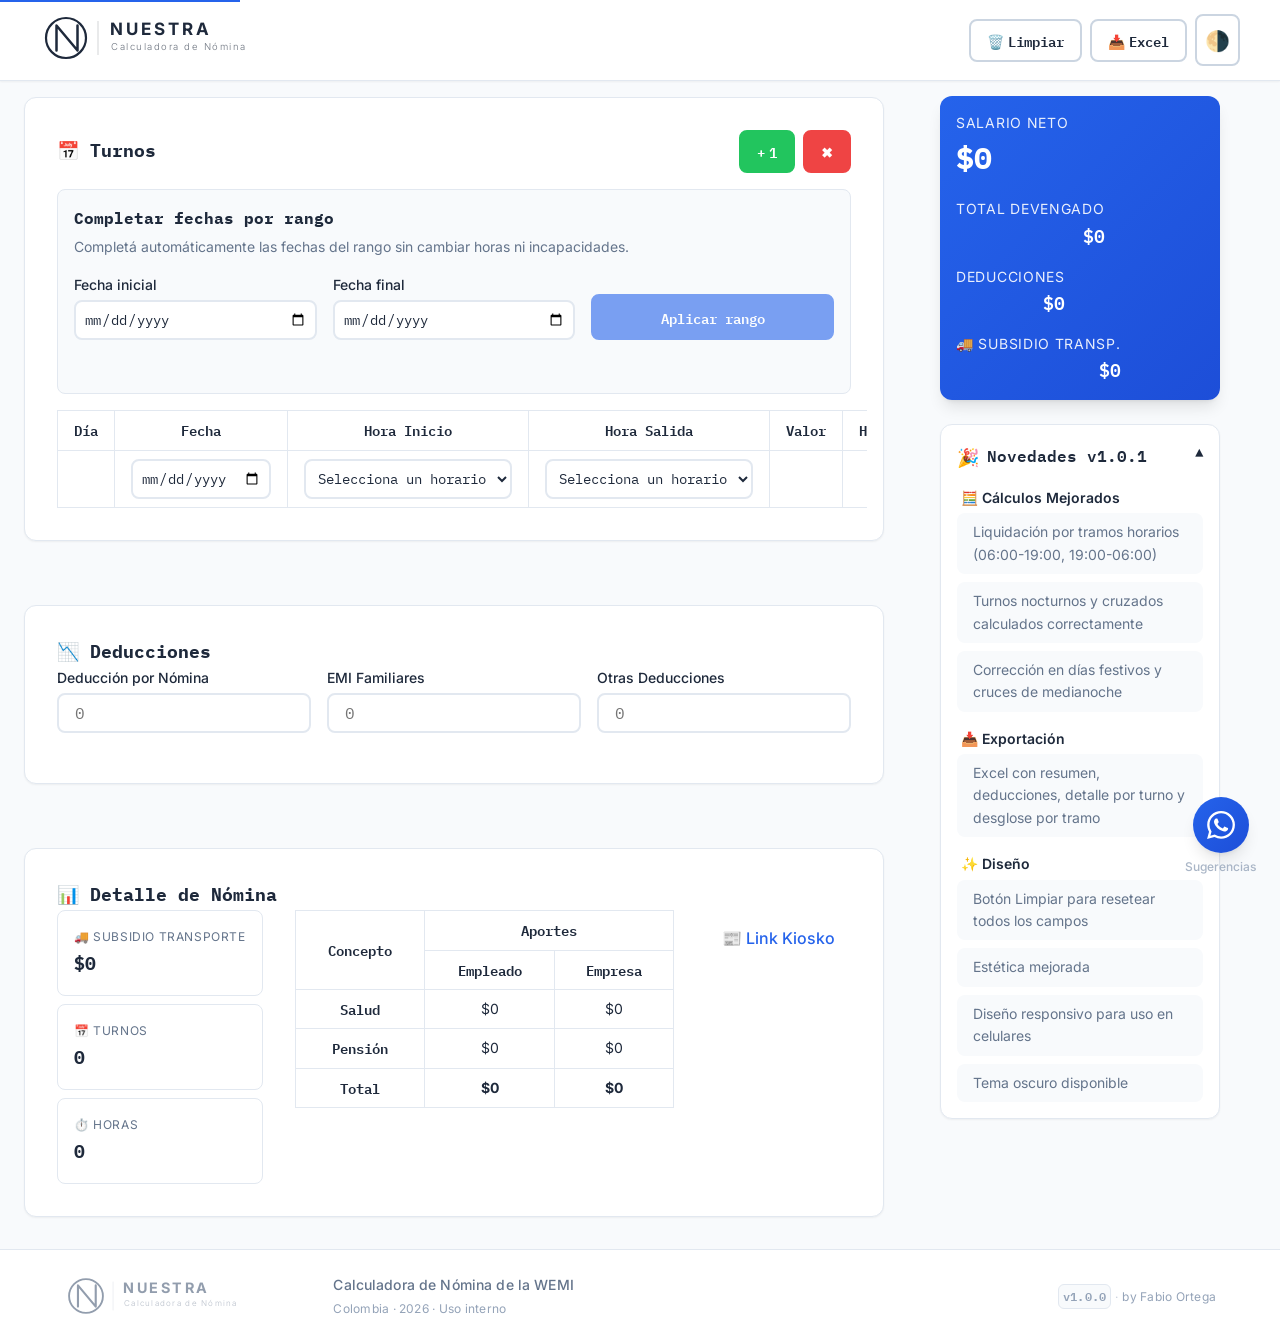
==== index.html @ 3ad0bf30 "feat(turnos): add bulk date range fill controls" ====
<!DOCTYPE html>
<html lang="es" data-theme="light">
<head>
    <meta charset="UTF-8">
    <meta name="viewport" content="width=device-width, initial-scale=1.0">
    <meta name="description" content="Calculadora de nómina colombiana - Calcula tu salario neto">
    <title>Calculadora de Nómina</title>
    <link rel="preconnect" href="https://fonts.googleapis.com">
    <link rel="preconnect" href="https://fonts.gstatic.com" crossorigin>
    <link href="https://fonts.googleapis.com/css2?family=IBM+Plex+Mono:wght@400;500;600;700&family=Inter:wght@300;400;500;600;700&display=swap" rel="stylesheet">
    <link rel="icon" href="data:image/svg+xml,%3Csvg xmlns='http://www.w3.org/2000/svg' viewBox='0 0 60 60' fill='none'%3E%3Ccircle cx='30' cy='30' r='27' stroke='%23111827' stroke-width='3'/%3E%3Cpath d='M18 44L18 16L42 44L42 16' stroke='%23111827' stroke-width='3.5' stroke-linecap='round' stroke-linejoin='round'/%3E%3C/svg%3E">
    <link rel="stylesheet" href="styles.css">
</head>
<body>
    <!-- Skip to main content for accessibility -->
    <a href="#main-content" class="skip-link">Saltar al contenido principal</a>

    <header class="header">
        <div class="header__container">
            <h1 class="header__title">
                <a href="/" class="header__logo" aria-label="NUESTRA Calculadora de Nómina - inicio">
                    <!-- Logo completo: isotipo + wordmark + descriptor -->
                    <svg class="header__logo-svg header__logo-svg--full" viewBox="0 0 290 52" fill="none" xmlns="http://www.w3.org/2000/svg" aria-hidden="true" focusable="false">
                        <!-- Isotipo: N monoline dentro de círculo -->
                        <circle cx="26" cy="26" r="20" stroke="currentColor" stroke-width="2.2"/>
                        <path d="M16.5 38.5 L16.5 13.5 L37.5 38.5 L37.5 13.5" stroke="currentColor" stroke-width="2.5" stroke-linecap="round" stroke-linejoin="round" fill="none"/>
                        <!-- Separador vertical -->
                        <line x1="58" y1="9" x2="58" y2="43" stroke="currentColor" stroke-opacity="0.2" stroke-width="1"/>
                        <!-- Wordmark: NUESTRA -->
                        <text x="70" y="23" font-family="Inter, system-ui, Arial, sans-serif" font-size="17" font-weight="700" letter-spacing="3" fill="currentColor">NUESTRA</text>
                        <!-- Descriptor: Calculadora de Nómina -->
                        <text x="71" y="38" font-family="Inter, system-ui, Arial, sans-serif" font-size="9.5" font-weight="300" letter-spacing="1.5" fill="currentColor" opacity="0.65">Calculadora de Nómina</text>
                    </svg>
                    <!-- Logo compacto: solo isotipo (visible solo en mobile muy pequeño) -->
                    <svg class="header__logo-svg header__logo-svg--compact" viewBox="0 0 52 52" fill="none" xmlns="http://www.w3.org/2000/svg" aria-hidden="true" focusable="false">
                        <circle cx="26" cy="26" r="20" stroke="currentColor" stroke-width="2.2"/>
                        <path d="M16.5 38.5 L16.5 13.5 L37.5 38.5 L37.5 13.5" stroke="currentColor" stroke-width="2.5" stroke-linecap="round" stroke-linejoin="round" fill="none"/>
                    </svg>
                </a>
            </h1>
            <div class="header__actions">
                <button id="btn-limpiar" class="btn btn--clear" aria-label="Limpiar todos los campos" title="Limpiar todo">
                    <span class="btn__icon" aria-hidden="true">🗑️</span>
                    <span class="btn__label">Limpiar</span>
                </button>
                <button id="btn-exportar" class="btn btn--export" aria-label="Exportar a Excel" title="Exportar a Excel">
                    <span class="btn__icon" aria-hidden="true">📥</span>
                    <span class="btn__label">Excel</span>
                </button>
                <button id="theme-toggle" class="btn btn--icon" aria-label="Cambiar tema claro/oscuro" title="Cambiar tema">
                    🌗
                </button>
            </div>
        </div>
    </header>

    <!-- Sidebar Wrapper para Desktop: agrupa summary + banner -->
    <div class="sidebar-wrapper" aria-label="Panel lateral">
        <!-- Panel de Resumen Estático -->
        <div class="summary-panel" aria-label="Resumen de nómina">
            <div class="summary-panel__content">
                <div class="summary-panel__main">
                    <span class="summary-panel__label">Salario Neto</span>
                    <span id="neto-a-pagar" class="summary-panel__value">$0</span>
                </div>
                <div class="summary-panel__details">
                    <div class="summary-panel__item">
                        <span class="summary-panel__label">Total Devengado</span>
                        <span id="total-devengado" class="summary-panel__subvalue">$0</span>
                    </div>
                    <div class="summary-panel__item">
                        <span class="summary-panel__label">Deducciones</span>
                        <span id="total-deducciones" class="summary-panel__subvalue">$0</span>
                    </div>
                    <div class="summary-panel__item">
                        <span class="summary-panel__label">🚚 Subsidio Transp.</span>
                        <span id="subsidio-transporte-panel" class="summary-panel__subvalue">$0</span>
                    </div>
                </div>
            </div>
        </div>

        <!-- Banner de Novedades (toggleable) -->
        <div id="news-banner" class="news-banner news-banner--open" aria-label="Novedades">
            <button id="news-banner-toggle" class="news-banner__toggle" aria-expanded="true" aria-controls="news-banner-content">
                <span class="news-banner__icon">🎉</span>
                <span class="news-banner__title">Novedades v1.0.1</span>
                <span class="news-banner__arrow">▼</span>
            </button>
            <div id="news-banner-content" class="news-banner__content">
                <div class="news-banner__section">
                    <h4 class="news-banner__section-title">🧮 Cálculos Mejorados</h4>
                    <ul class="news-banner__list">
                        <li>Liquidación por tramos horarios (06:00-19:00, 19:00-06:00)</li>
                        <li>Turnos nocturnos y cruzados calculados correctamente</li>
                        <li>Corrección en días festivos y cruces de medianoche</li>
                    </ul>
                </div>
                <div class="news-banner__section">
                    <h4 class="news-banner__section-title">📥 Exportación</h4>
                    <ul class="news-banner__list">
                        <li>Excel con resumen, deducciones, detalle por turno y desglose por tramo</li>
                    </ul>
                </div>
                <div class="news-banner__section">
                    <h4 class="news-banner__section-title">✨ Diseño</h4>
                    <ul class="news-banner__list">
                        <li>Botón Limpiar para resetear todos los campos</li>
                        <li>Estética mejorada</li>
                        <li>Diseño responsivo para uso en celulares</li>
                        <li>Tema oscuro disponible</li>
                    </ul>
                </div>
            </div>
        </div>
    </div>

    <main id="main-content" class="main">
        <!-- Sección de Turnos -->
        <section class="section section--turnos" aria-labelledby="turnos-heading">
            <div class="section__header">
                <h2 id="turnos-heading" class="section__title">📅 Turnos</h2>
                <div class="section__actions">
                    <button id="btn-agregar" class="btn btn--add" aria-label="Agregar turno">
                        + <span id="turno-contador">0</span>
                    </button>
                    <button id="btn-quitar" class="btn btn--remove" aria-label="Eliminar último turno">
                        ✖
                    </button>
                </div>
            </div>

            <div class="date-range-panel" aria-labelledby="date-range-title">
                <div class="date-range-panel__header">
                    <h3 id="date-range-title" class="date-range-panel__title">Completar fechas por rango</h3>
                    <p class="date-range-panel__description">Completá automáticamente las fechas del rango sin cambiar horas ni incapacidades.</p>
                </div>

                <div class="date-range-panel__controls">
                    <div class="input-group">
                        <label for="date-range-start" class="input-group__label">Fecha inicial</label>
                        <input type="date" id="date-range-start" class="input-group__input">
                    </div>

                    <div class="input-group">
                        <label for="date-range-end" class="input-group__label">Fecha final</label>
                        <input type="date" id="date-range-end" class="input-group__input">
                    </div>

                    <button id="btn-apply-date-range" class="btn btn--secondary date-range-panel__button" disabled>
                        Aplicar rango
                    </button>
                </div>

                <p id="date-range-status" class="date-range-panel__status" role="status" aria-live="polite"></p>
            </div>
            
            <div class="table-container">
                <table class="table table--turnos" aria-label="Tabla de turnos">
                    <thead>
                        <tr>
                            <th scope="col">Día</th>
                            <th scope="col">Fecha</th>
                            <th scope="col">Hora Inicio</th>
                            <th scope="col">Hora Salida</th>
                            <th scope="col">Valor</th>
                            <th scope="col">Horas</th>
                            <th scope="col">#</th>
                            <th scope="col">Inc.</th>
                        </tr>
                    </thead>
                    <tbody id="turnos-body">
                        <!-- Filas de turnos se agregan dinámicamente -->
                    </tbody>
                </table>
            </div>
            
            <div id="empty-state" class="empty-state" role="status">
                <div class="empty-state__icon">📋</div>
                <p class="empty-state__title">Agregá tu primer turno para comenzar</p>
                <p class="empty-state__hint">Hacé clic en el botón + arriba</p>
            </div>
        </section>

        <!-- Sección de Deducciones -->
        <section class="section section--deducciones" aria-labelledby="deducciones-heading">
            <h2 id="deducciones-heading" class="section__title">📉 Deducciones</h2>
            
            <div class="grid grid--deducciones">
                <div class="input-group">
                    <label for="deduccion-nomina" class="input-group__label">Deducción por Nómina</label>
                    <input type="number" id="deduccion-nomina" class="input-group__input" 
                           min="0" step="100" placeholder="0">
                    <span class="input-group__error" role="alert"></span>
                </div>
                
                <div class="input-group">
                    <label for="deduccion-emi" class="input-group__label">EMI Familiares</label>
                    <input type="number" id="deduccion-emi" class="input-group__input" 
                           min="0" step="100" placeholder="0">
                    <span class="input-group__error" role="alert"></span>
                </div>
                
                <div class="input-group">
                    <label for="otras-deducciones" class="input-group__label">Otras Deducciones</label>
                    <input type="number" id="otras-deducciones" class="input-group__input" 
                           min="0" step="100" placeholder="0">
                    <span class="input-group__error" role="alert"></span>
                </div>
            </div>
        </section>

        <!-- Sección de Resultados Detallados -->
        <section class="section section--resultados" aria-labelledby="resultados-heading">
            <h2 id="resultados-heading" class="section__title">📊 Detalle de Nómina</h2>
            
            <div class="resultados-grid">
                <!-- Stats row -->
                <div class="stats-row">
                    <div class="stat-card">
                        <span class="stat-card__label">🚚 Subsidio Transporte</span>
                        <span id="subsidio-transporte" class="stat-card__value">$0</span>
                    </div>
                    <div class="stat-card">
                        <span class="stat-card__label">📅 Turnos</span>
                        <span id="turnos-count" class="stat-card__value">0</span>
                    </div>
                    <div class="stat-card">
                        <span class="stat-card__label">⏱️ Horas</span>
                        <span id="horas-count" class="stat-card__value">0</span>
                    </div>
                </div>
                
                <!-- Tabla de salud y pensión -->
                <div class="table-container">
                    <table class="table table--salud-pension" aria-label="Aportes a salud y pensión">
                        <thead>
                            <tr>
                                <th scope="col" rowspan="2">Concepto</th>
                                <th scope="colgroup" colspan="2">Aportes</th>
                            </tr>
                            <tr>
                                <th scope="col">Empleado</th>
                                <th scope="col">Empresa</th>
                            </tr>
                        </thead>
                        <tbody>
                            <tr>
                                <th scope="row">Salud</th>
                                <td id="salud-empleado">$0</td>
                                <td id="salud-empresa">$0</td>
                            </tr>
                            <tr>
                                <th scope="row">Pensión</th>
                                <td id="pension-empleado">$0</td>
                                <td id="pension-empresa">$0</td>
                            </tr>
                            <tr class="table__row--total">
                                <th scope="row">Total</th>
                                <td id="total-empleado">$0</td>
                                <td id="total-empresa">$0</td>
                            </tr>
                        </tbody>
                    </table>
                </div>
                
                <!-- Link externo -->
                <div class="external-link">
                    <a href="https://kiosko.grupoemi.com/kioskoj/" target="_blank" rel="noopener noreferrer">
                        📰 Link Kiosko
                    </a>
                </div>
            </div>
        </section>
    </main>

    <footer class="footer">
        <div class="footer__container">
            <!-- Logo NUESTRA — coherente con header -->
            <div class="footer__brand">
                <a href="/" class="footer__logo" aria-label="NUESTRA Calculadora de Nómina - inicio">
                    <!-- Logo completo: isotipo + wordmark -->
                    <svg class="footer__logo-svg footer__logo-svg--full" viewBox="0 0 290 52" fill="none" xmlns="http://www.w3.org/2000/svg" aria-hidden="true" focusable="false">
                        <circle cx="26" cy="26" r="20" stroke="currentColor" stroke-width="2.2"/>
                        <path d="M16.5 38.5 L16.5 13.5 L37.5 38.5 L37.5 13.5" stroke="currentColor" stroke-width="2.5" stroke-linecap="round" stroke-linejoin="round" fill="none"/>
                        <line x1="58" y1="9" x2="58" y2="43" stroke="currentColor" stroke-opacity="0.2" stroke-width="1"/>
                        <text x="70" y="23" font-family="Inter, system-ui, Arial, sans-serif" font-size="17" font-weight="700" letter-spacing="3" fill="currentColor">NUESTRA</text>
                        <text x="71" y="38" font-family="Inter, system-ui, Arial, sans-serif" font-size="9.5" font-weight="300" letter-spacing="1.5" fill="currentColor" opacity="0.65">Calculadora de Nómina</text>
                    </svg>
                    <!-- Logo compacto: solo isotipo (mobile pequeño) -->
                    <svg class="footer__logo-svg footer__logo-svg--compact" viewBox="0 0 52 52" fill="none" xmlns="http://www.w3.org/2000/svg" aria-hidden="true" focusable="false">
                        <circle cx="26" cy="26" r="20" stroke="currentColor" stroke-width="2.2"/>
                        <path d="M16.5 38.5 L16.5 13.5 L37.5 38.5 L37.5 13.5" stroke="currentColor" stroke-width="2.5" stroke-linecap="round" stroke-linejoin="round" fill="none"/>
                    </svg>
                </a>
            </div>

            <!-- Info central -->
            <div class="footer__info">
                <p class="footer__tagline">Calculadora de Nómina de la WEMI</p>
                <p class="footer__legal">Colombia · 2026 · Uso interno</p>
            </div>

            <!-- Versión y crédito -->
            <div class="footer__meta">
                <span class="footer__version">v1.0.0</span>
                <span class="footer__divider" aria-hidden="true">·</span>
                <span class="footer__credit">by Fabio Ortega</span>
            </div>
        </div>
    </footer>

    <!-- Botón flotante de WhatsApp -->
    <div class="whatsapp-float-wrapper">
        <a href="https://wa.me/573502018487?text=Hola%20querido%20compañero%20Fabio,%20tengo%20una%20valiosa%20sugerencia%20para%20nuestra%20Calculadora%20de%20Nomina." target="_blank" rel="noopener noreferrer" class="whatsapp-float" aria-label="Enviar sugerencias por WhatsApp" title="Enviar sugerencias">
            <svg class="whatsapp-float__icon" viewBox="0 0 24 24" fill="currentColor" aria-hidden="true">
                <path d="M17.472 14.382c-.297-.149-1.758-.867-2.03-.967-.273-.099-.471-.148-.67.15-.197.297-.767.966-.94 1.164-.173.199-.347.223-.644.075-.297-.15-1.255-.463-2.39-1.475-.883-.788-1.48-1.761-1.653-2.059-.173-.297-.018-.458.13-.606.134-.133.298-.347.446-.52.149-.174.198-.298.298-.497.099-.198.05-.371-.025-.52-.075-.149-.669-1.612-.916-2.207-.242-.579-.487-.5-.669-.51-.173-.008-.371-.01-.57-.01-.198 0-.52.074-.792.372-.272.297-1.04 1.016-1.04 2.479 0 1.462 1.065 2.875 1.213 3.074.149.198 2.096 3.2 5.077 4.487.709.306 1.262.489 1.694.625.712.227 1.36.195 1.871.118.571-.085 1.758-.719 2.006-1.413.248-.694.248-1.289.173-1.413-.074-.124-.272-.198-.57-.347m-5.421 7.403h-.004a9.87 9.87 0 01-5.031-1.378l-.361-.214-3.741.982.998-3.648-.235-.374a9.86 9.86 0 01-1.51-5.26c.001-5.45 4.436-9.884 9.888-9.884 2.64 0 5.122 1.03 6.988 2.898a9.825 9.825 0 012.893 6.994c-.003 5.45-4.437 9.884-9.885 9.884m8.413-18.297A11.815 11.815 0 0012.05 0C5.495 0 .16 5.335.157 11.892c0 2.096.547 4.142 1.588 5.945L.057 24l6.305-1.654a11.882 11.882 0 005.683 1.448h.005c6.554 0 11.89-5.335 11.893-11.893a11.821 11.821 0 00-3.48-8.413Z"/>
            </svg>
        </a>
        <span class="whatsapp-float__label">Sugerencias</span>
    </div>

    <!-- SheetJS para exportación Excel (sin build) -->
    <script src="https://cdn.sheetjs.com/xlsx-0.20.3/package/dist/xlsx.full.min.js"></script>
    
    <!-- Importante: Este archivo usa ES Modules -->
    <!-- Para desarrollo local usa un servidor como Live Server -->
    <script type="module" src="index.js"></script>
</body>
</html>
---- styles.css ----
/* ============================================
   Calculadora de Nómina - CSS Mobile-First
   Theme: Light/Dark con Custom Properties
   ============================================ */

/* ----------------------
    CSS Custom Properties
    ---------------------- */
:root {
    /* Colores - Light Theme */
    --color-primary: #2563eb;
    --color-primary-hover: #1d4ed8;
    --color-bg: #f8fafc;
    --color-surface: #ffffff;
    --color-surface-elevated: #ffffff;
    --color-text: #1e293b;
    --color-text-secondary: #64748b;
    --color-text-muted: #94a3b8;
    --color-border: #e2e8f0;
    --color-border-strong: #cbd5e1;
    --color-success: #22c55e;
    --color-success-bg: #dcfce7;
    --color-warning: #f59e0b;
    --color-warning-bg: #fef3c7;
    --color-danger: #ef4444;
    --color-danger-bg: #fee2e2;
    
    /* Colores semánticos para turnos */
    --color-domingo: #6366f1;          /* Índigo suave */
    --color-domingo-bg: #e0e7ff;        /* Índigo claro */
    --color-domingo-border: #c7d2fe;   /* Borde indigo */
    --color-festivo: #d97706;           /* Ámbar/Dorado suave */
    --color-festivo-bg: #fef3c7;        /* Ámbar claro */
    --color-festivo-border: #fcd34d;    /* Borde dorado */
    
    /* Espaciado */
    --spacing-xs: 0.25rem;
    --spacing-sm: 0.5rem;
    --spacing-md: 1rem;
    --spacing-lg: 1.5rem;
    --spacing-xl: 2rem;
    --spacing-2xl: 3rem;
    
    /* Bordes */
    --radius-sm: 0.375rem;
    --radius-md: 0.5rem;
    --radius-lg: 0.75rem;
    --radius-xl: 1rem;
    
    /* Sombras */
    --shadow-sm: 0 1px 2px 0 rgb(0 0 0 / 0.05);
    --shadow-md: 0 4px 6px -1px rgb(0 0 0 / 0.1), 0 2px 4px -2px rgb(0 0 0 / 0.1);
    --shadow-lg: 0 10px 15px -3px rgb(0 0 0 / 0.1), 0 4px 6px -4px rgb(0 0 0 / 0.1);
    --shadow-xl: 0 20px 25px -5px rgb(0 0 0 / 0.1), 0 8px 10px -6px rgb(0 0 0 / 0.1);
    
    /* Tipografía */
    --font-sans: 'Inter', system-ui, -apple-system, sans-serif;
    --font-mono: 'IBM Plex Mono', monospace;
    --font-size-xs: 0.75rem;
    --font-size-sm: 0.875rem;
    --font-size-base: 1rem;
    --font-size-lg: 1.125rem;
    --font-size-xl: 1.25rem;
    --font-size-2xl: 1.5rem;
    --font-size-3xl: 1.875rem;
    --font-size-4xl: 2.25rem;
    
    /* Layout */
    --max-width: 1200px;
    --sidebar-width: 280px;
    --header-height: 64px;
    
    /* Transiciones */
    --transition-fast: 150ms ease;
    --transition-normal: 250ms ease;
    --transition-slow: 350ms ease;
    
    /* Z-index */
    --z-dropdown: 100;
    --z-sticky: 200;
    --z-modal: 300;
    --z-tooltip: 400;
}

/* Dark Theme */
[data-theme="dark"] {
    --color-bg: #0f172a;
    --color-surface: #1e293b;
    --color-surface-elevated: #334155;
    --color-text: #f1f5f9;
    --color-text-secondary: #94a3b8;
    --color-text-muted: #64748b;
    --color-border: #334155;
    --color-border-strong: #475569;
    --color-success: #22c55e;
    --color-success-bg: #14532d;
    --color-warning: #f59e0b;
    --color-warning-bg: #78350f;
    --color-danger: #ef4444;
    --color-danger-bg: #7f1d1d;
    
    /* Colores semánticos para turnos - Dark */
    --color-domingo: #818cf8;          /* Índigo más brillante en dark */
    --color-domingo-bg: #312e81;        /* Índigo oscuro */
    --color-domingo-border: #4338ca;   /* Borde indigo oscuro */
    --color-festivo: #fbbf24;           /* Ámbar brillante en dark */
    --color-festivo-bg: #78350f;        /* Ámbar oscuro */
    --color-festivo-border: #b45309;    /* Borde dorado oscuro */
    
    /* Select dark */
    --select-bg: var(--color-surface);
    --select-border: var(--color-border-strong);
    
    /* Table dark */
    --table-border: var(--color-border);
    --table-header-bg: var(--color-surface-elevated);
    
    /* Input dark */
    --input-bg: var(--color-surface);
    --input-border: var(--color-border-strong);
    
    /* Sticky summary gradient dark */
    --sticky-gradient: linear-gradient(135deg, #1d4ed8 0%, #1e40af 100%);
}

/* ----------------------
   Reset y Base
   ---------------------- */
*, *::before, *::after {
    box-sizing: border-box;
    margin: 0;
    padding: 0;
}

html {
    font-size: 16px;
    scroll-behavior: smooth;
}

body {
    font-family: var(--font-sans);
    font-size: var(--font-size-base);
    line-height: 1.6;
    color: var(--color-text);
    background-color: var(--color-bg);
    min-height: 100vh;
    -webkit-font-smoothing: antialiased;
    -moz-osx-font-smoothing: grayscale;
}

/* ----------------------
   Accesibilidad
   ---------------------- */
.skip-link {
    position: absolute;
    top: -40px;
    left: 0;
    background: var(--color-primary);
    color: white;
    padding: var(--spacing-sm) var(--spacing-md);
    z-index: 1000;
    transition: top var(--transition-fast);
}

.skip-link:focus {
    top: 0;
}

:focus-visible {
    outline: 2px solid var(--color-primary);
    outline-offset: 2px;
}

.visually-hidden {
    position: absolute;
    width: 1px;
    height: 1px;
    padding: 0;
    margin: -1px;
    overflow: hidden;
    clip: rect(0, 0, 0, 0);
    white-space: nowrap;
    border: 0;
}

/* ----------------------
   Layout
   ---------------------- */
body {
    display: flex;
    flex-direction: column;
}

.main {
    flex: 1;
    width: 100%;
    max-width: var(--max-width);
    margin: 0 auto;
    padding: 0 var(--spacing-md);
}

/* ----------------------
   Header
   ---------------------- */
.header {
    background-color: var(--color-surface);
    border-bottom: 1px solid var(--color-border);
    padding: var(--spacing-sm) var(--spacing-md);
    position: sticky;
    top: 0;
    z-index: var(--z-sticky);
    box-shadow: var(--shadow-sm);
}

.header__container {
    max-width: var(--max-width);
    margin: 0 auto;
    display: flex;
    justify-content: space-between;
    align-items: center;
    gap: var(--spacing-sm);
    min-height: var(--header-height);
}

.header__title {
    margin: 0;
    padding: 0;
    line-height: 1;
    /* Previene que el título aplaste a los botones */
    flex-shrink: 1;
    min-width: 0;
}

/* Logo principal — composición horizontal isotipo + wordmark */
.header__logo {
    display: inline-flex;
    align-items: center;
    text-decoration: none;
    color: var(--color-text);
    transition: opacity var(--transition-fast);
    border-radius: var(--radius-sm);
    /* Permite que el link se encoja en mobile */
    min-width: 0;
    flex-shrink: 1;
}

.header__logo:hover {
    opacity: 0.75;
    text-decoration: none;
}

.header__logo:focus-visible {
    outline: 2px solid var(--color-primary);
    outline-offset: 4px;
}

/* SVG logo — base (todos los breakpoints) */
.header__logo-svg {
    /* currentColor hereda de .header__logo → adapta automáticamente a dark/light */
    display: block;
    /* Fijamos altura y dejamos que el width salga del aspect ratio del viewBox */
    width: auto;
    flex-shrink: 1;
}

/* Logo completo: isotipo + wordmark + descriptor */
.header__logo-svg--full {
    height: 44px;
    max-width: 260px;
}

/* Logo compacto (solo isotipo): oculto por defecto */
.header__logo-svg--compact {
    display: none;
    height: 36px;
    width: 36px;
}

/* ≤ 480px: Reducir logo completo */
@media (max-width: 480px) {
    .header__logo-svg--full {
        height: 38px;
        max-width: 200px;
    }
}

/* ≤ 360px: Muy pequeño — mostrar solo isotipo, ocultar logo completo */
@media (max-width: 360px) {
    .header__logo-svg--full {
        display: none;
    }

    .header__logo-svg--compact {
        display: block;
    }
}

/* ≥ 1024px: Desktop — agrandar logo para mayor presencia visual */
@media (min-width: 1024px) {
    .header__logo-svg--full {
        height: 52px;
        max-width: 300px;
    }
}

.header__actions {
    display: flex;
    gap: var(--spacing-sm);
    align-items: center;
    /* Nunca se encoge: los botones tienen prioridad sobre el logo */
    flex-shrink: 0;
}

/* ≤ 480px: Compactar los botones del header */
@media (max-width: 480px) {
    .header {
        padding: var(--spacing-xs) var(--spacing-sm);
    }

    .header__actions {
        gap: var(--spacing-xs);
    }

    /* Ocultar labels de texto en botones de acción — queda solo el icono */
    .header__actions .btn__label {
        display: none;
    }

    /* Ajustar padding de los botones que ahora son solo icono */
    .header__actions .btn--clear,
    .header__actions .btn--export {
        padding: var(--spacing-sm);
        min-width: 40px;
        min-height: 40px;
    }
}

/* ≤ 360px: botones del header ultra compactos */
@media (max-width: 360px) {
    .header__actions {
        gap: 4px;
    }

    .header__actions .btn--clear,
    .header__actions .btn--export {
        padding: var(--spacing-xs);
        min-width: 36px;
        min-height: 36px;
        font-size: 0.75rem;
    }

    .header__actions .btn--icon {
        min-width: 36px;
        min-height: 36px;
        font-size: var(--font-size-base);
    }
}

.btn--export {
    background-color: var(--color-success);
    color: white;
    border-color: var(--color-success);
}

.btn--export:hover {
    background-color: #16a34a;
}

.btn__icon {
    flex-shrink: 0;
}

.btn--clear {
    background-color: var(--color-surface);
    color: var(--color-text);
    border-color: var(--color-border-strong);
}

.btn--clear:hover:not(:disabled) {
    background-color: var(--color-danger-bg);
    border-color: var(--color-danger);
    color: var(--color-danger);
}

.btn--clear:disabled {
    opacity: 0.5;
    cursor: not-allowed;
}

/* ----------------------
       Sticky Summary - AHORA ES ESTÁTICO
       ---------------------- */
.summary-panel {
    background: linear-gradient(135deg, var(--color-primary) 0%, #1d4ed8 100%);
    color: white;
    padding: var(--spacing-md);
    border-radius: var(--radius-lg);
    box-shadow: var(--shadow-lg);
    transition: background var(--transition-normal);
}

/* Sidebar wrapper - base (mobile) */
.sidebar-wrapper {
    width: 100%;
    max-width: var(--max-width);
    margin: 0 auto var(--spacing-lg);
    display: flex;
    flex-direction: column;
    gap: var(--spacing-md);
}

[data-theme="dark"] .summary-panel {
    background: linear-gradient(135deg, #1d4ed8 0%, #1e3a8a 100%);
}

.summary-panel__content {
    max-width: var(--max-width);
    margin: 0 auto;
    display: flex;
    flex-wrap: wrap;
    justify-content: space-between;
    align-items: center;
    gap: var(--spacing-md);
}

.summary-panel__main {
    display: flex;
    flex-direction: column;
}

.summary-panel__label {
    font-size: var(--font-size-sm);
    opacity: 0.9;
    text-transform: uppercase;
    letter-spacing: 0.05em;
}

.summary-panel__value {
    font-family: var(--font-mono);
    font-size: clamp(1.5rem, 6vw, var(--font-size-3xl));
    font-weight: 700;
}

.summary-panel__details {
    display: flex;
    flex-wrap: wrap;
    gap: var(--spacing-md);
}

.summary-panel__item {
    display: flex;
    flex-direction: column;
    text-align: right;
}

.summary-panel__subvalue {
    font-family: var(--font-mono);
    font-size: var(--font-size-lg);
    font-weight: 600;
}

/* ----------------------
    Secciones
    ---------------------- */
.section {
    background-color: var(--color-surface);
    border: 1px solid var(--color-border);
    border-radius: var(--radius-lg);
    padding: var(--spacing-lg);
    margin-bottom: var(--spacing-lg);
    box-shadow: var(--shadow-sm);
    transition: box-shadow var(--transition-normal);
}

.section:hover {
    box-shadow: var(--shadow-md);
}

.section__header {
    display: flex;
    justify-content: space-between;
    align-items: center;
    margin-bottom: var(--spacing-md);
    flex-wrap: wrap;
    gap: var(--spacing-sm);
}

.section__title {
    font-family: var(--font-mono);
    font-size: var(--font-size-lg);
    font-weight: 700;
    color: var(--color-text);
    display: flex;
    align-items: center;
    gap: var(--spacing-sm);
}

.section__actions {
    display: flex;
    gap: var(--spacing-sm);
}

.date-range-panel {
    display: flex;
    flex-direction: column;
    gap: var(--spacing-md);
    padding: var(--spacing-md);
    margin-bottom: var(--spacing-md);
    border: 1px solid var(--color-border);
    border-radius: var(--radius-md);
    background-color: var(--color-bg);
}

.date-range-panel__header {
    display: flex;
    flex-direction: column;
    gap: var(--spacing-xs);
}

.date-range-panel__title {
    font-family: var(--font-mono);
    font-size: var(--font-size-base);
    color: var(--color-text);
}

.date-range-panel__description {
    font-size: var(--font-size-sm);
    color: var(--color-text-secondary);
}

.date-range-panel__controls {
    display: grid;
    grid-template-columns: repeat(auto-fit, minmax(180px, 1fr));
    gap: var(--spacing-md);
    align-items: end;
}

.date-range-panel__button {
    min-height: 46px;
}

.date-range-panel__status {
    min-height: 1.5em;
    font-size: var(--font-size-sm);
}

.date-range-panel__status--info {
    color: var(--color-text-secondary);
}

.date-range-panel__status--success {
    color: var(--color-success);
}

.date-range-panel__status--error {
    color: var(--color-danger);
}

/* ----------------------
   Botones
   ---------------------- */
.btn {
    font-family: var(--font-mono);
    font-size: var(--font-size-sm);
    font-weight: 600;
    padding: var(--spacing-sm) var(--spacing-md);
    border: 2px solid var(--color-border-strong);
    border-radius: var(--radius-md);
    background-color: var(--color-surface);
    color: var(--color-text);
    cursor: pointer;
    transition: all var(--transition-fast);
    display: inline-flex;
    align-items: center;
    justify-content: center;
    gap: var(--spacing-xs);
}

.btn:hover {
    background-color: var(--color-bg);
    transform: translateY(-1px);
    box-shadow: var(--shadow-md);
}

.btn:active {
    transform: translateY(0);
    box-shadow: none;
}

.btn:disabled {
    opacity: 0.6;
    cursor: not-allowed;
    transform: none;
    box-shadow: none;
}

.btn:disabled:hover {
    background-color: var(--color-surface);
    transform: none;
    box-shadow: none;
}

.btn--add {
    background-color: var(--color-success);
    color: white;
    border-color: var(--color-success);
}

.btn--add:hover {
    background-color: #16a34a;
}

.btn--remove {
    background-color: var(--color-danger);
    color: white;
    border-color: var(--color-danger);
}

.btn--remove:hover {
    background-color: #dc2626;
}

.btn--secondary {
    background-color: var(--color-primary);
    color: white;
    border-color: var(--color-primary);
}

.btn--secondary:hover {
    background-color: var(--color-primary-hover);
}

.btn--icon {
    padding: var(--spacing-sm);
    font-size: var(--font-size-xl);
    min-width: 44px;
    min-height: 44px;
}

/* ----------------------
   Tablas
   ---------------------- */
.table-container {
    overflow-x: auto;
    -webkit-overflow-scrolling: touch;
    margin: 0 calc(var(--spacing-md) * -1);
    padding: 0 var(--spacing-md);
}

.table {
    width: 100%;
    border-collapse: collapse;
    font-size: var(--font-size-sm);
}

.table th,
.table td {
    padding: var(--spacing-sm) var(--spacing-md);
    text-align: center;
    border: 1px solid var(--color-border);
}

.table th {
    background-color: var(--color-surface-elevated);
    font-weight: 600;
    color: var(--color-text);
    font-family: var(--font-mono);
}

.table tbody tr {
    transition: background-color var(--transition-fast);
}

.table tbody tr:hover {
    background-color: var(--color-bg);
}

/* Table row states */
.table__row--domingo {
    background-color: var(--color-warning-bg) !important;
}

.table__row--festivo {
    background-color: var(--color-danger-bg) !important;
}

.table__row--total {
    font-weight: 700;
    background-color: var(--color-surface-elevated);
}

/* ----------------------
     Turnos Semánticos (Domingo/Festivo)
     ---------------------- */

/* Contenedor interno de la celda Día - estructura vertical */
.turno-dia__nombre {
    display: block;
    font-weight: 600;
}

.turno-dia__estado {
    display: block;
    font-family: var(--font-mono);
    font-size: 0.625rem;
    font-weight: 600;
    padding: 2px 4px;
    border-radius: 3px;
    margin-top: 2px;
    text-transform: uppercase;
    letter-spacing: 0.03em;
    text-align: center;
}

.turno-dia__estado--domingo {
    background-color: var(--color-domingo-bg);
    color: var(--color-domingo);
    border: 1px solid var(--color-domingo-border);
}

.turno-dia__estado--festivo {
    background-color: var(--color-festivo-bg);
    color: var(--color-festivo);
    border: 1px solid var(--color-festivo-border);
}

.turno-dia__estado--domingo-festivo {
    background: linear-gradient(135deg, var(--color-domingo-bg) 50%, var(--color-festivo-bg) 50%);
    color: var(--color-text);
    border: 1px solid var(--color-domingo-border);
}

/* Borde lateral interno en la celda del día (no en la fila) */
.turno-dia--domingo,
.turno-dia--festivo,
.turno-dia--domingo-festivo {
    position: relative;
    padding-left: var(--spacing-md) !important;
}

.turno-dia--domingo::before,
.turno-dia--festivo::before,
.turno-dia--domingo-festivo::before {
    content: '';
    position: absolute;
    left: 0;
    top: 0;
    bottom: 0;
    width: 3px;
    border-radius: 3px 0 0 3px;
}

.turno-dia--domingo::before {
    background-color: var(--color-domingo);
}

.turno-dia--festivo::before {
    background-color: var(--color-festivo);
}

.turno-dia--domingo-festivo::before {
    background: linear-gradient(180deg, var(--color-domingo) 50%, var(--color-festivo) 50%);
}

/* Fila de turno con clase semántica - se mantiene para referencia pero el acento visual ahora está en la celda */
.turno--domingo,
.turno--festivo,
.turno--domingo-festivo {
    /* El borde lateral ahora está en la celda del día via .turno-dia--* */
    /* Esta clase se mantiene por si se necesita para otros estilos de fila */
}

/* Mobile: Responsive table — cada fila se convierte en una card */
@media (max-width: 768px) {
    /* Ocultar encabezados de la tabla de turnos */
    .table--turnos thead {
        display: none;
    }

    /* Cada fila se convierte en un bloque card */
    .turno-row {
        display: block;
        background-color: var(--color-surface);
        border: 1px solid var(--color-border);
        border-radius: var(--radius-md);
        padding: var(--spacing-md);
        margin-bottom: var(--spacing-sm);
        box-shadow: var(--shadow-sm);
        position: relative;
        overflow: hidden;
    }

    /* Cada celda se convierte en una fila label + valor */
    .turno-row td {
        display: flex;
        justify-content: space-between;
        align-items: center;
        padding: var(--spacing-xs) 0;
        border: none;
        text-align: right;
    }

    /* El pseudo-elemento muestra el data-label como etiqueta izquierda */
    .turno-row td::before {
        content: attr(data-label);
        font-size: var(--font-size-xs);
        color: var(--color-text-secondary);
        font-weight: 600;
        text-transform: uppercase;
        letter-spacing: 0.04em;
        margin-right: var(--spacing-sm);
        white-space: nowrap;
        flex-shrink: 0;
        pointer-events: none;
    }

    /* Separador visual entre celdas */
    .turno-row td + td {
        border-top: 1px solid var(--color-border);
        padding-top: var(--spacing-xs);
    }

    /* Celda del día: destacada arriba como header de la card */
    .turno-row td:first-child {
        font-weight: 600;
        margin-bottom: var(--spacing-xs);
        border-bottom: 1px solid var(--color-border);
        padding-bottom: var(--spacing-xs);
        border-top: none;
    }

}

/* ----------------------
   Inputs
   ---------------------- */
.input-group {
    display: flex;
    flex-direction: column;
    gap: var(--spacing-xs);
}

.input-group__label {
    font-size: var(--font-size-sm);
    font-weight: 500;
    color: var(--color-text);
}

.input-group__input {
    font-family: var(--font-mono);
    font-size: var(--font-size-base);
    padding: var(--spacing-sm) var(--spacing-md);
    border: 2px solid var(--color-border);
    border-radius: var(--radius-md);
    background-color: var(--color-surface);
    color: var(--color-text);
    transition: all var(--transition-fast);
    width: 100%;
}

.input-group__input:focus {
    border-color: var(--color-primary);
    box-shadow: 0 0 0 3px rgba(37, 99, 235, 0.1);
    outline: none;
}

.input-group__input:disabled {
    background-color: var(--color-bg);
    cursor: not-allowed;
    opacity: 0.6;
}

/* Input states */
.input-group__input--valid {
    border-color: var(--color-success);
}

.input-group__input--invalid {
    border-color: var(--color-danger);
    background-color: var(--color-danger-bg);
}

.input-group__help {
    font-size: var(--font-size-xs);
    color: var(--color-text-secondary);
}

.input-group__error {
    font-size: var(--font-size-xs);
    color: var(--color-danger);
    min-height: 1.2em;
}

/* ----------------------
   Grid Layouts
   ---------------------- */
.grid {
    display: grid;
    gap: var(--spacing-md);
}

.grid--deducciones {
    grid-template-columns: repeat(auto-fit, minmax(200px, 1fr));
}

/* ----------------------
    Resultados
    ---------------------- */
.resultados-grid {
    display: flex;
    flex-direction: column;
    gap: var(--spacing-xl);
}

.stats-row {
    display: grid;
    grid-template-columns: repeat(auto-fit, minmax(140px, 1fr));
    gap: var(--spacing-lg);
}

.stat-card {
    background-color: var(--color-surface-elevated);
    border: 1px solid var(--color-border);
    border-radius: var(--radius-md);
    padding: var(--spacing-md);
    text-align: center;
    display: flex;
    flex-direction: column;
    gap: var(--spacing-xs);
}

.stat-card__label {
    font-size: var(--font-size-xs);
    color: var(--color-text-secondary);
    text-transform: uppercase;
    letter-spacing: 0.05em;
}

.stat-card__value {
    font-family: var(--font-mono);
    font-size: var(--font-size-lg);
    font-weight: 700;
    color: var(--color-text);
}

/* ----------------------
    Estados Vacíos
    ---------------------- */
.empty-state {
    text-align: center;
    padding: var(--spacing-xl);
    color: var(--color-text-secondary);
    background-color: var(--color-bg);
    border: 2px dashed var(--color-border);
    border-radius: var(--radius-lg);
    transition: opacity var(--transition-normal), transform var(--transition-normal);
}

.empty-state.hidden,
.hidden {
    display: none;
}

.empty-state__icon {
    font-size: 3rem;
    margin-bottom: var(--spacing-md);
    animation: bounce 2s infinite;
}

@keyframes bounce {
    0%, 20%, 50%, 80%, 100% {
        transform: translateY(0);
    }
    40% {
        transform: translateY(-10px);
    }
    60% {
        transform: translateY(-5px);
    }
}

.empty-state__title {
    font-size: var(--font-size-lg);
    font-weight: 600;
    color: var(--color-text);
    margin-bottom: var(--spacing-sm);
}

.empty-state__hint {
    font-size: var(--font-size-sm);
    color: var(--color-text-muted);
}

/* ----------------------
    Footer
    ---------------------- */
.footer {
    background-color: var(--color-surface);
    border-top: 1px solid var(--color-border);
    padding: var(--spacing-lg) var(--spacing-md);
    margin-top: auto;
}

.footer__container {
    max-width: var(--max-width);
    margin: 0 auto;
    display: flex;
    flex-direction: column;
    align-items: center;
    gap: var(--spacing-md);
    text-align: center;
}

/* Brand / Logo */
.footer__brand {
    display: flex;
    align-items: center;
    justify-content: center;
}

.footer__logo {
    display: inline-flex;
    align-items: center;
    text-decoration: none;
    color: var(--color-text-secondary);
    transition: color var(--transition-fast), opacity var(--transition-fast);
    border-radius: var(--radius-sm);
    min-width: 0;
}

.footer__logo:hover {
    color: var(--color-text);
    opacity: 0.85;
    text-decoration: none;
}

.footer__logo:focus-visible {
    outline: 2px solid var(--color-primary);
    outline-offset: 4px;
}

.footer__logo-svg {
    display: block;
    width: auto;
    flex-shrink: 1;
}

.footer__logo-svg--full {
    height: 36px;
    max-width: 220px;
    opacity: 0.7;
    transition: opacity var(--transition-fast);
}

.footer__logo:hover .footer__logo-svg--full {
    opacity: 1;
}

.footer__logo-svg--compact {
    display: none;
    height: 28px;
    width: 28px;
    opacity: 0.7;
    transition: opacity var(--transition-fast);
}

.footer__logo:hover .footer__logo-svg--compact {
    opacity: 1;
}

/* Info central */
.footer__info {
    display: flex;
    flex-direction: column;
    gap: 2px;
    align-items: center;
}

.footer__tagline {
    font-size: var(--font-size-sm);
    font-weight: 500;
    color: var(--color-text-secondary);
    letter-spacing: 0.01em;
}

.footer__legal {
    font-size: var(--font-size-xs);
    color: var(--color-text-muted);
    letter-spacing: 0.02em;
}

/* Versión y crédito */
.footer__meta {
    display: flex;
    align-items: center;
    gap: var(--spacing-xs);
}

.footer__version {
    font-family: var(--font-mono);
    font-size: var(--font-size-xs);
    font-weight: 600;
    color: var(--color-text-muted);
    background-color: var(--color-bg);
    border: 1px solid var(--color-border);
    border-radius: var(--radius-sm);
    padding: 2px var(--spacing-xs);
    letter-spacing: 0.02em;
}

.footer__divider {
    font-size: var(--font-size-xs);
    color: var(--color-text-muted);
    opacity: 0.5;
    user-select: none;
}

.footer__credit {
    font-size: var(--font-size-xs);
    color: var(--color-text-muted);
    letter-spacing: 0.02em;
}

/* ≤ 360px: logo compacto (solo isotipo) */
@media (max-width: 360px) {
    .footer__logo-svg--full {
        display: none;
    }

    .footer__logo-svg--compact {
        display: block;
    }
}

/* ≥ 1024px: Desktop — logo un poco más grande para mejor presencia */
@media (min-width: 1024px) {
    .footer__logo-svg--full {
        height: 44px;
        max-width: 260px;
    }
}

/* Tablet+ : layout horizontal en fila */
@media (min-width: 600px) {
    .footer__container {
        flex-direction: row;
        justify-content: space-between;
        align-items: center;
        text-align: left;
        gap: var(--spacing-lg);
        padding: 0 var(--spacing-lg);
    }

    .footer__brand {
        justify-content: flex-start;
        flex-shrink: 0;
    }

    .footer__info {
        align-items: flex-start;
        flex: 1;
    }

    .footer__meta {
        flex-shrink: 0;
    }
}

/* Desktop: padding coherente con el layout del body
   (grid-column y grid-row se definen en el bloque principal de desktop) */

/* ----------------------
   External Link
   ---------------------- */
.external-link {
    text-align: center;
    padding: var(--spacing-md);
}

.external-link a {
    color: var(--color-primary);
    text-decoration: none;
    font-weight: 500;
    transition: color var(--transition-fast);
}

.external-link a:hover {
    color: var(--color-primary-hover);
    text-decoration: underline;
}

/* ----------------------
      Botón flotante de WhatsApp
      ---------------------- */
.whatsapp-float-wrapper {
    position: fixed;
    bottom: var(--spacing-lg);
    right: var(--spacing-lg);
    display: flex;
    flex-direction: column;
    align-items: center;
    gap: var(--spacing-xs);
    z-index: var(--z-sticky);
}

.whatsapp-float {
    width: 56px;
    height: 56px;
    background: linear-gradient(135deg, var(--color-primary) 0%, #1d4ed8 100%);
    color: white;
    border-radius: 50%;
    display: flex;
    align-items: center;
    justify-content: center;
    box-shadow: var(--shadow-lg);
    transition: all var(--transition-fast);
    text-decoration: none;
}

.whatsapp-float:hover {
    background: linear-gradient(135deg, var(--color-primary-hover) 0%, #1e40af 100%);
    transform: scale(1.1);
    box-shadow: var(--shadow-xl);
    text-decoration: none;
    color: white;
}

.whatsapp-float:focus {
    outline: 3px solid var(--color-primary);
    outline-offset: 2px;
}

.whatsapp-float__icon {
    width: 28px;
    height: 28px;
}

.whatsapp-float__label {
    font-family: var(--font-sans);
    font-size: var(--font-size-xs);
    color: var(--color-text-muted);
    font-weight: 500;
    white-space: nowrap;
    opacity: 0.8;
    transition: opacity var(--transition-fast);
}

.whatsapp-float-wrapper:hover .whatsapp-float__label {
    opacity: 1;
    color: var(--color-text-secondary);
}

/* Mobile: botón un poco más pequeño y más pegado a la esquina */
@media (max-width: 768px) {
    .whatsapp-float-wrapper {
        bottom: var(--spacing-md);
        right: var(--spacing-md);
    }

    .whatsapp-float {
        width: 48px;
        height: 48px;
    }

    .whatsapp-float__icon {
        width: 24px;
        height: 24px;
    }

    .whatsapp-float__label {
        font-size: 0.625rem;
    }
}

/* Tablet: tamaño intermedio */
@media (min-width: 769px) and (max-width: 1023px) {
    .whatsapp-float-wrapper {
        bottom: var(--spacing-xl);
        right: var(--spacing-xl);
    }
}

/* ----------------------
     Responsive - Tablet
     ---------------------- */
@media (min-width: 768px) {
    .main {
        padding: 0 var(--spacing-lg);
    }
    
    .section {
        padding: var(--spacing-xl);
        margin-bottom: var(--spacing-xl);
    }
    
    /* Grid más grande en tablet */
    .grid--deducciones {
        grid-template-columns: repeat(2, 1fr);
    }
}

/* ----------------------
      Responsive - Desktop
      ---------------------- */
@media (min-width: 1024px) {
    /*
     * Layout: header (row 1), aside + main (row 2), footer (row 3)
     */
    body {
        display: grid;
        grid-template-columns: 1fr 1fr 340px;
        grid-template-rows: auto 1fr auto;
        column-gap: var(--spacing-xl);
        align-items: start;
    }

    /* Header: ancho completo, row 1 */
    .header {
        grid-column: 1 / -1;
        grid-row: 1;
        position: sticky;
        top: 0;
        z-index: var(--z-sticky);
    }

    /* Main ocupa cols 1-2, row 2 */
    .main {
        grid-column: 1 / 3;
        grid-row: 2;
        display: grid;
        grid-template-columns: 1fr 1fr;
        gap: var(--spacing-xl);
        padding: 0 var(--spacing-lg);
        max-width: none;
        margin: 0;
    }

    /* Sidebar wrapper para agrupar summary + banner en desktop */
    .sidebar-wrapper {
        grid-column: 3;
        grid-row: 2;
        margin: 0 var(--spacing-lg) 0 0;
        align-self: start;
        position: sticky;
        top: calc(var(--header-height) + var(--spacing-xl));
        display: flex;
        flex-direction: column;
        gap: var(--spacing-lg);
        max-width: var(--sidebar-width);
    }

    /* Summary Panel dentro del sidebar - quitamos margins duplicados */
    .summary-panel {
        margin: 0;
    }

    /* Banner dentro del sidebar en desktop - se muestra y apila */
    .news-banner {
        display: block;
    }

    /* Footer: ancho completo, row 3 */
    .footer {
        grid-column: 1 / -1;
        grid-row: 3;
        padding: var(--spacing-lg) var(--spacing-xl);
    }

    /* Turnos siempre full width arriba dentro de main */
    .section--turnos {
        margin-top: 16px;
        grid-column: 1 / -1;
        grid-row: 1;
    }

    /* Deducciones en col 1-2, fila 2 */
    .section--deducciones {
        grid-column: 1 / -1;
        grid-row: 2;
    }

    /* Detalle de Nómina: ancho completo, fila 3 */
    .section--resultados {
        grid-column: 1 / -1;
        grid-row: 3;
    }

    /* Deducciones en grid de 3 columnas para equilibrio visual */
    .grid--deducciones {
        grid-template-columns: repeat(3, 1fr);
    }

    /* Resultados internos: stats | tabla | link en fila horizontal */
    .resultados-grid {
        display: grid;
        grid-template-columns: auto 1fr auto;
        align-items: start;
        gap: var(--spacing-xl);
    }

    /* Stats apilados verticalmente en desktop */
    .stats-row {
        flex-direction: column;
        display: flex;
        gap: var(--spacing-sm);
        min-width: 180px;
    }

    .stat-card {
        text-align: left;
    }
}

/* ----------------------
   Animaciones
   ---------------------- */
@keyframes fadeIn {
    from {
        opacity: 0;
        transform: translateY(10px);
    }
    to {
        opacity: 1;
        transform: translateY(0);
    }
}

@keyframes pulse {
    0%, 100% {
        opacity: 1;
    }
    50% {
        opacity: 0.7;
    }
}

.fade-in {
    animation: fadeIn var(--transition-normal) ease-out;
}

/* Actualizaciones en tiempo real */
.updating {
    animation: pulse 0.5s ease-in-out;
}

/* ----------------------
    Select
    ---------------------- */
select {
    font-family: var(--font-mono);
    font-size: var(--font-size-sm);
    padding: var(--spacing-sm);
    border: 2px solid var(--color-border);
    border-radius: var(--radius-md);
    background-color: var(--color-surface);
    color: var(--color-text);
    cursor: pointer;
    min-width: 100px;
    transition: border-color var(--transition-fast), background-color var(--transition-fast);
}

select:hover {
    border-color: var(--color-border-strong);
}

select:focus {
    border-color: var(--color-primary);
    outline: none;
    box-shadow: 0 0 0 3px rgba(37, 99, 235, 0.1);
}

select option {
    background-color: var(--color-surface);
    color: var(--color-text);
}

/* ----------------------
    Checkbox
    ---------------------- */
input[type="checkbox"] {
    width: 20px;
    height: 20px;
    cursor: pointer;
    accent-color: var(--color-primary);
    background-color: var(--color-surface);
    border: 2px solid var(--color-border-strong);
    border-radius: var(--radius-sm);
    transition: all var(--transition-fast);
}

input[type="checkbox"]:hover {
    border-color: var(--color-primary);
}

input[type="checkbox"]:focus {
    outline: none;
    box-shadow: 0 0 0 3px rgba(37, 99, 235, 0.1);
}

/* ----------------------
    Date Input
    ---------------------- */
input[type="date"] {
    font-family: var(--font-mono);
    font-size: var(--font-size-sm);
    padding: var(--spacing-sm);
    border: 2px solid var(--color-border);
    border-radius: var(--radius-md);
    background-color: var(--color-surface);
    color: var(--color-text);
    transition: border-color var(--transition-fast), background-color var(--transition-fast);
}

input[type="date"]:hover {
    border-color: var(--color-border-strong);
}

input[type="date"]:focus {
    border-color: var(--color-primary);
    outline: none;
    box-shadow: 0 0 0 3px rgba(37, 99, 235, 0.1);
}

/* Dark mode date input */
[data-theme="dark"] input[type="date"] {
    color-scheme: dark;
}

/* ----------------------
   Turnos Labels
   ---------------------- */
.cajas {
    font-family: var(--font-mono);
    font-size: var(--font-size-sm);
    padding: var(--spacing-xs);
}

.Valor,
.Horas,
.numero {
    font-family: var(--font-mono);
    font-weight: 500;
}

/* ----------------------
     Banner de Novedades
     ---------------------- */
.news-banner {
    background-color: var(--color-surface);
    border: 1px solid var(--color-border);
    border-radius: var(--radius-lg);
    overflow: hidden;
    box-shadow: var(--shadow-sm);
}

.news-banner__toggle {
    width: 100%;
    display: flex;
    align-items: center;
    gap: var(--spacing-sm);
    padding: var(--spacing-md);
    background: none;
    border: none;
    cursor: pointer;
    font-family: var(--font-mono);
    font-size: var(--font-size-base);
    font-weight: 600;
    color: var(--color-text);
    text-align: left;
    transition: background-color var(--transition-fast);
}

.news-banner__toggle:hover {
    background-color: var(--color-bg);
}

.news-banner__icon {
    font-size: var(--font-size-lg);
}

.news-banner__title {
    flex: 1;
}

.news-banner__arrow {
    font-size: var(--font-size-sm);
    transition: transform var(--transition-fast);
}

/* Estado abierto (por defecto) */
.news-banner--open .news-banner__arrow {
    transform: rotate(180deg);
}

/* Estado cerrado */
.news-banner--closed .news-banner__content {
    display: none;
}

.news-banner--closed .news-banner__arrow {
    transform: rotate(0deg);
}

.news-banner__content {
    padding: 0 var(--spacing-md) var(--spacing-md);
    animation: fadeIn var(--transition-normal) ease-out;
}

.news-banner__section {
    margin-bottom: var(--spacing-md);
}

.news-banner__section:last-child {
    margin-bottom: 0;
}

.news-banner__section-title {
    font-size: var(--font-size-sm);
    font-weight: 600;
    color: var(--color-text);
    margin: 0 0 var(--spacing-xs) 0;
    padding-left: var(--spacing-xs);
}

.news-banner__list {
    list-style: none;
    padding: 0;
    margin: 0;
    display: flex;
    flex-direction: column;
    gap: var(--spacing-sm);
}

.news-banner__list li {
    padding: var(--spacing-sm) var(--spacing-md);
    background-color: var(--color-bg);
    border-radius: var(--radius-md);
    font-size: var(--font-size-sm);
    color: var(--color-text-secondary);
}

/* Dark mode para banner */
[data-theme="dark"] .news-banner__list li {
    background-color: var(--color-surface-elevated);
}

[data-theme="dark"] .news-banner__section-title {
    color: var(--color-text);
}

/* ----------------------
    Responsive - Desktop: Banner al lado del summary
    ---------------------- */
@media (min-width: 1024px) {
    /* El banner se posiciona en la columna 3 (donde está el summary) */
    .news-banner {
        display: block;
    }
}
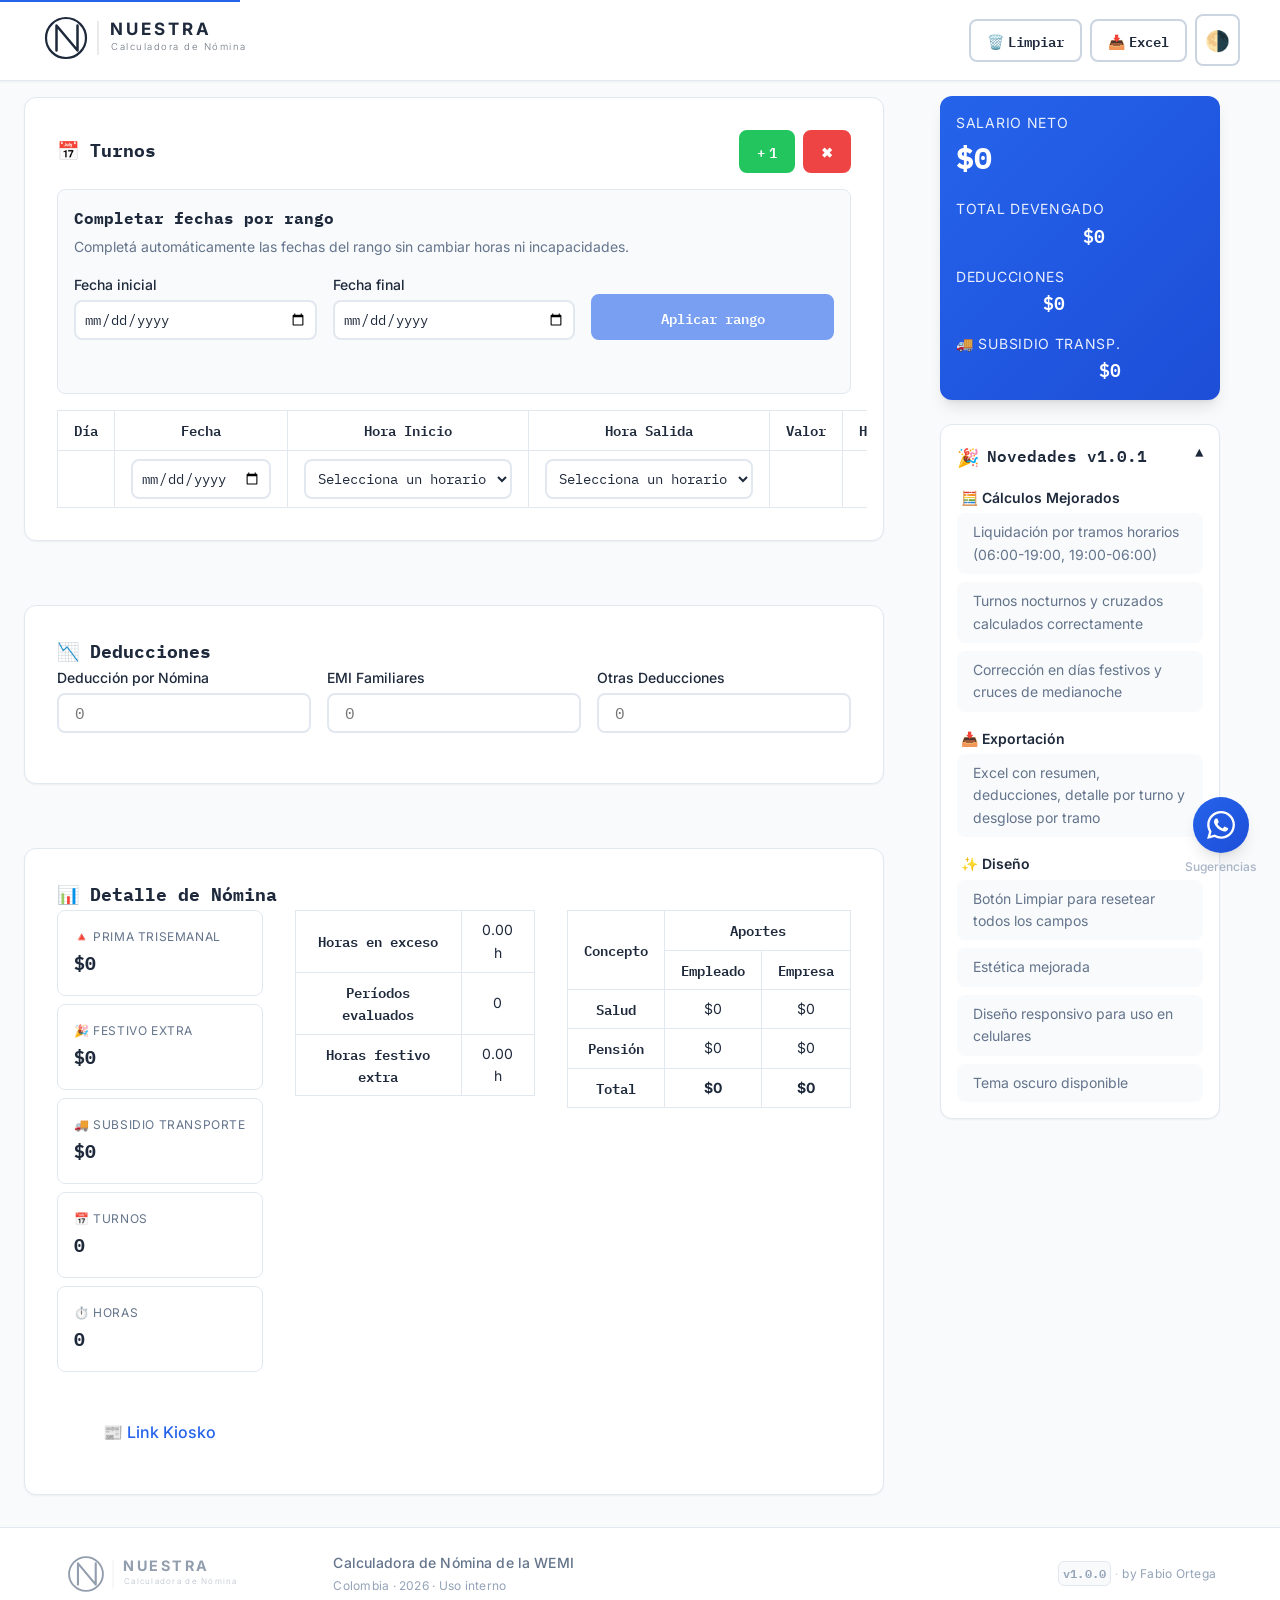
==== commit ebd3d41c: "feat(payroll): surface premium summaries in UI and export" ====
--- a/index.html
+++ b/index.html
@@ -218,6 +218,14 @@
                 <!-- Stats row -->
                 <div class="stats-row">
                     <div class="stat-card">
+                        <span class="stat-card__label">🔺 Prima Trisemanal</span>
+                        <span id="premium-triweekly-total" class="stat-card__value">$0</span>
+                    </div>
+                    <div class="stat-card">
+                        <span class="stat-card__label">🎉 Festivo Extra</span>
+                        <span id="festive-extra-value" class="stat-card__value">$0</span>
+                    </div>
+                    <div class="stat-card">
                         <span class="stat-card__label">🚚 Subsidio Transporte</span>
                         <span id="subsidio-transporte" class="stat-card__value">$0</span>
                     </div>
@@ -229,6 +237,25 @@
                         <span class="stat-card__label">⏱️ Horas</span>
                         <span id="horas-count" class="stat-card__value">0</span>
                     </div>
+                </div>
+
+                <div class="table-container">
+                    <table class="table" aria-label="Resumen de prima trisemanal">
+                        <tbody>
+                            <tr>
+                                <th scope="row">Horas en exceso</th>
+                                <td id="premium-triweekly-hours">0.00 h</td>
+                            </tr>
+                            <tr>
+                                <th scope="row">Períodos evaluados</th>
+                                <td id="premium-triweekly-periods">0</td>
+                            </tr>
+                            <tr>
+                                <th scope="row">Horas festivo extra</th>
+                                <td id="festive-extra-hours">0.00 h</td>
+                            </tr>
+                        </tbody>
+                    </table>
                 </div>
                 
                 <!-- Tabla de salud y pensión -->
@@ -327,4 +354,4 @@
     <!-- Para desarrollo local usa un servidor como Live Server -->
     <script type="module" src="index.js"></script>
 </body>
-</html>+</html>
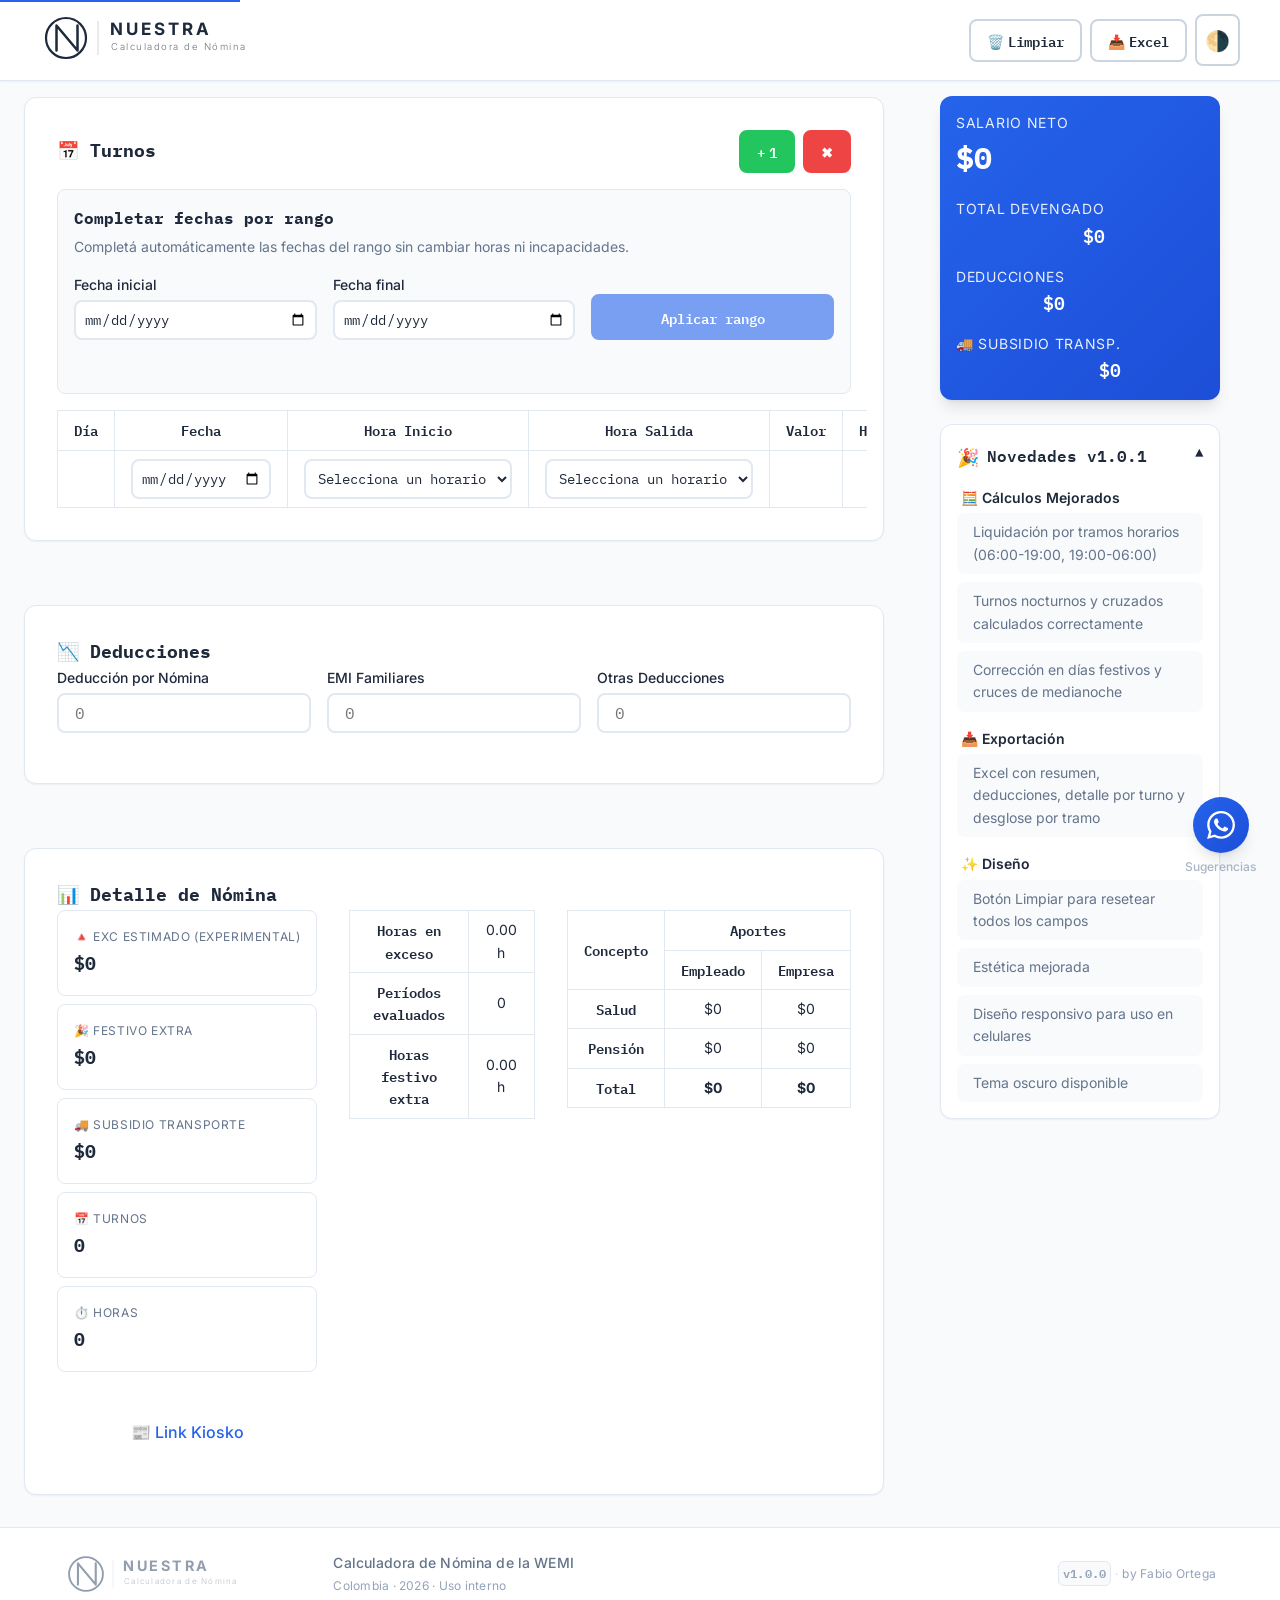
==== commit c13e4ad8: "fix(payroll): clarify experimental EXC premiums" ====
--- a/index.html
+++ b/index.html
@@ -218,7 +218,7 @@
                 <!-- Stats row -->
                 <div class="stats-row">
                     <div class="stat-card">
-                        <span class="stat-card__label">🔺 Prima Trisemanal</span>
+                        <span class="stat-card__label">🔺 EXC estimado (experimental)</span>
                         <span id="premium-triweekly-total" class="stat-card__value">$0</span>
                     </div>
                     <div class="stat-card">
@@ -240,7 +240,7 @@
                 </div>
 
                 <div class="table-container">
-                    <table class="table" aria-label="Resumen de prima trisemanal">
+                    <table class="table" aria-label="Resumen de EXC estimado experimental">
                         <tbody>
                             <tr>
                                 <th scope="row">Horas en exceso</th>
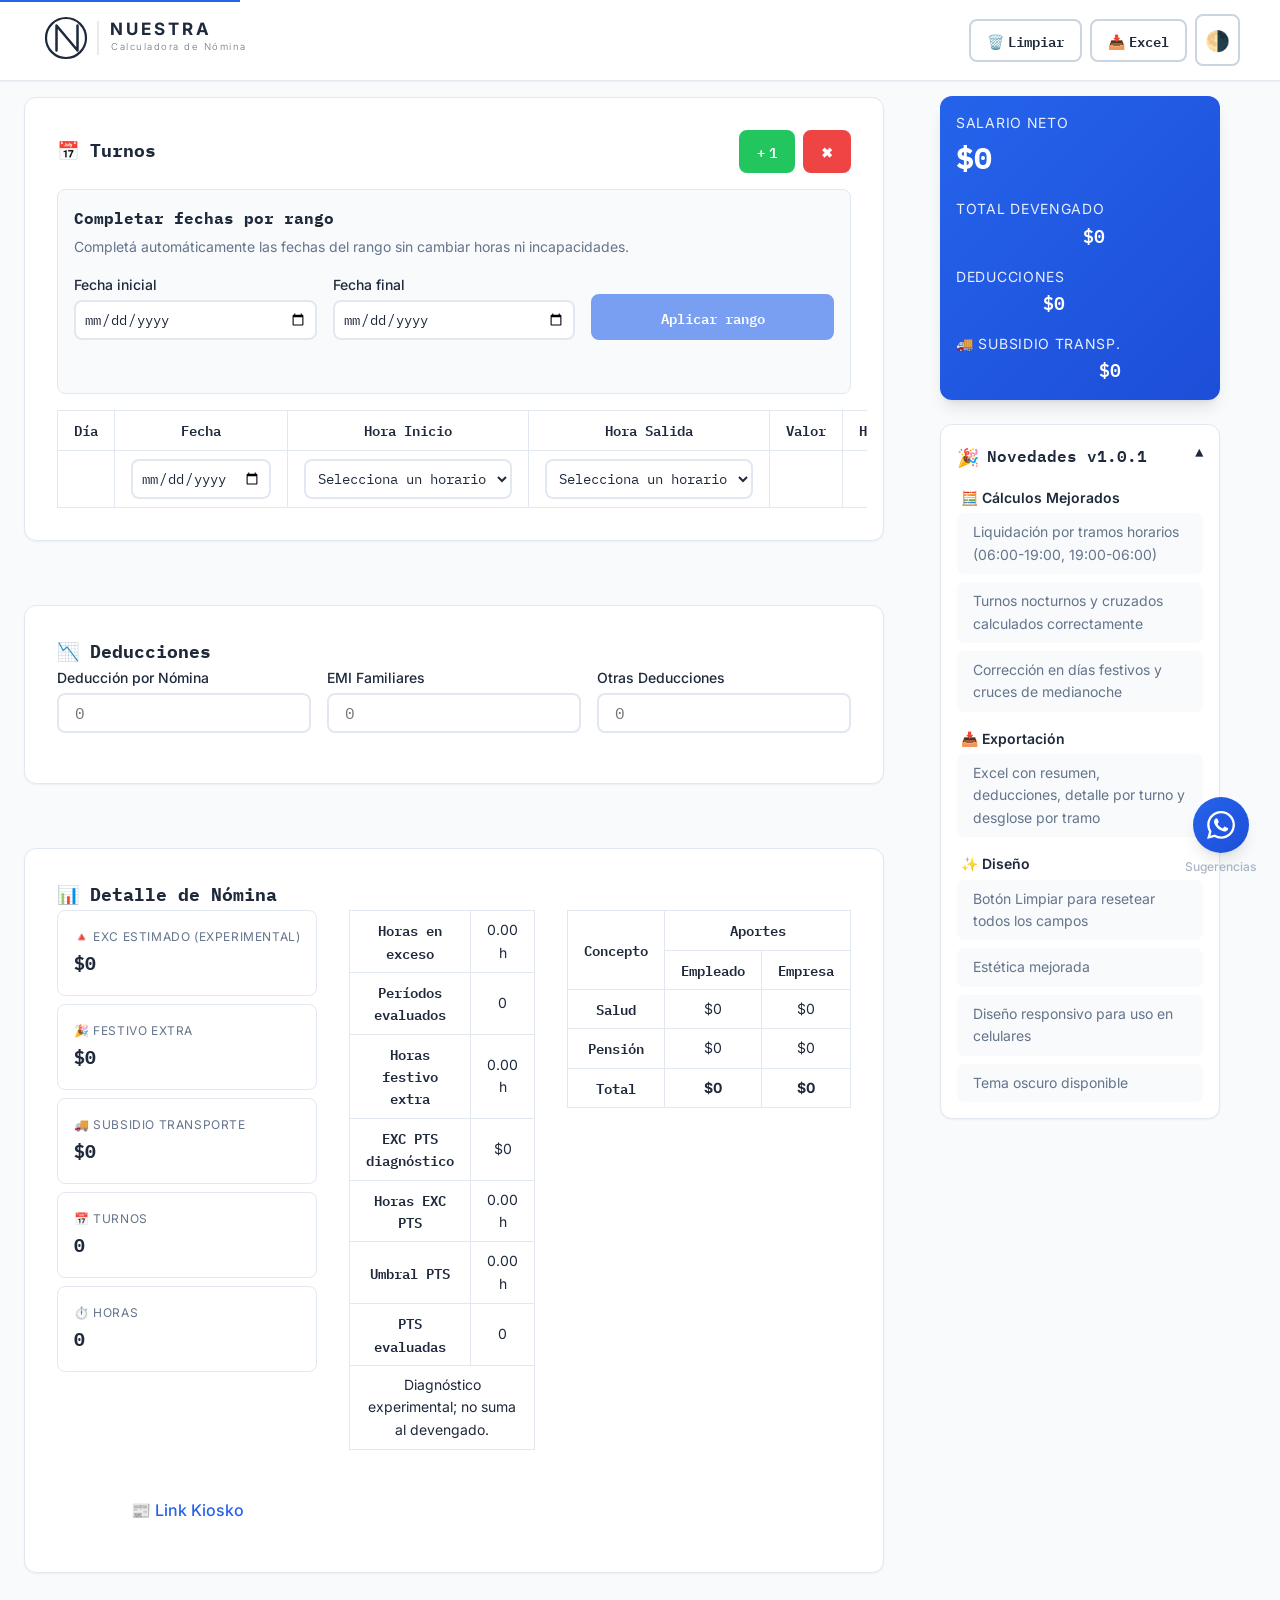
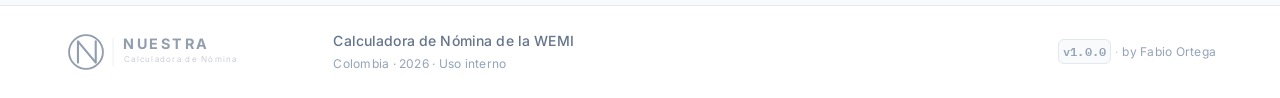
==== commit a7c353f7: "feat(payroll): add PTS excess diagnostic" ====
--- a/index.html
+++ b/index.html
@@ -254,6 +254,25 @@
                                 <th scope="row">Horas festivo extra</th>
                                 <td id="festive-extra-hours">0.00 h</td>
                             </tr>
+                            <tr>
+                                <th scope="row">EXC PTS diagnóstico</th>
+                                <td id="pts-excess-diagnostic-total">$0</td>
+                            </tr>
+                            <tr>
+                                <th scope="row">Horas EXC PTS</th>
+                                <td id="pts-excess-diagnostic-hours">0.00 h</td>
+                            </tr>
+                            <tr>
+                                <th scope="row">Umbral PTS</th>
+                                <td id="pts-excess-diagnostic-threshold">0.00 h</td>
+                            </tr>
+                            <tr>
+                                <th scope="row">PTS evaluadas</th>
+                                <td id="pts-excess-diagnostic-periods">0</td>
+                            </tr>
+                            <tr>
+                                <td colspan="2">Diagnóstico experimental; no suma al devengado.</td>
+                            </tr>
                         </tbody>
                     </table>
                 </div>
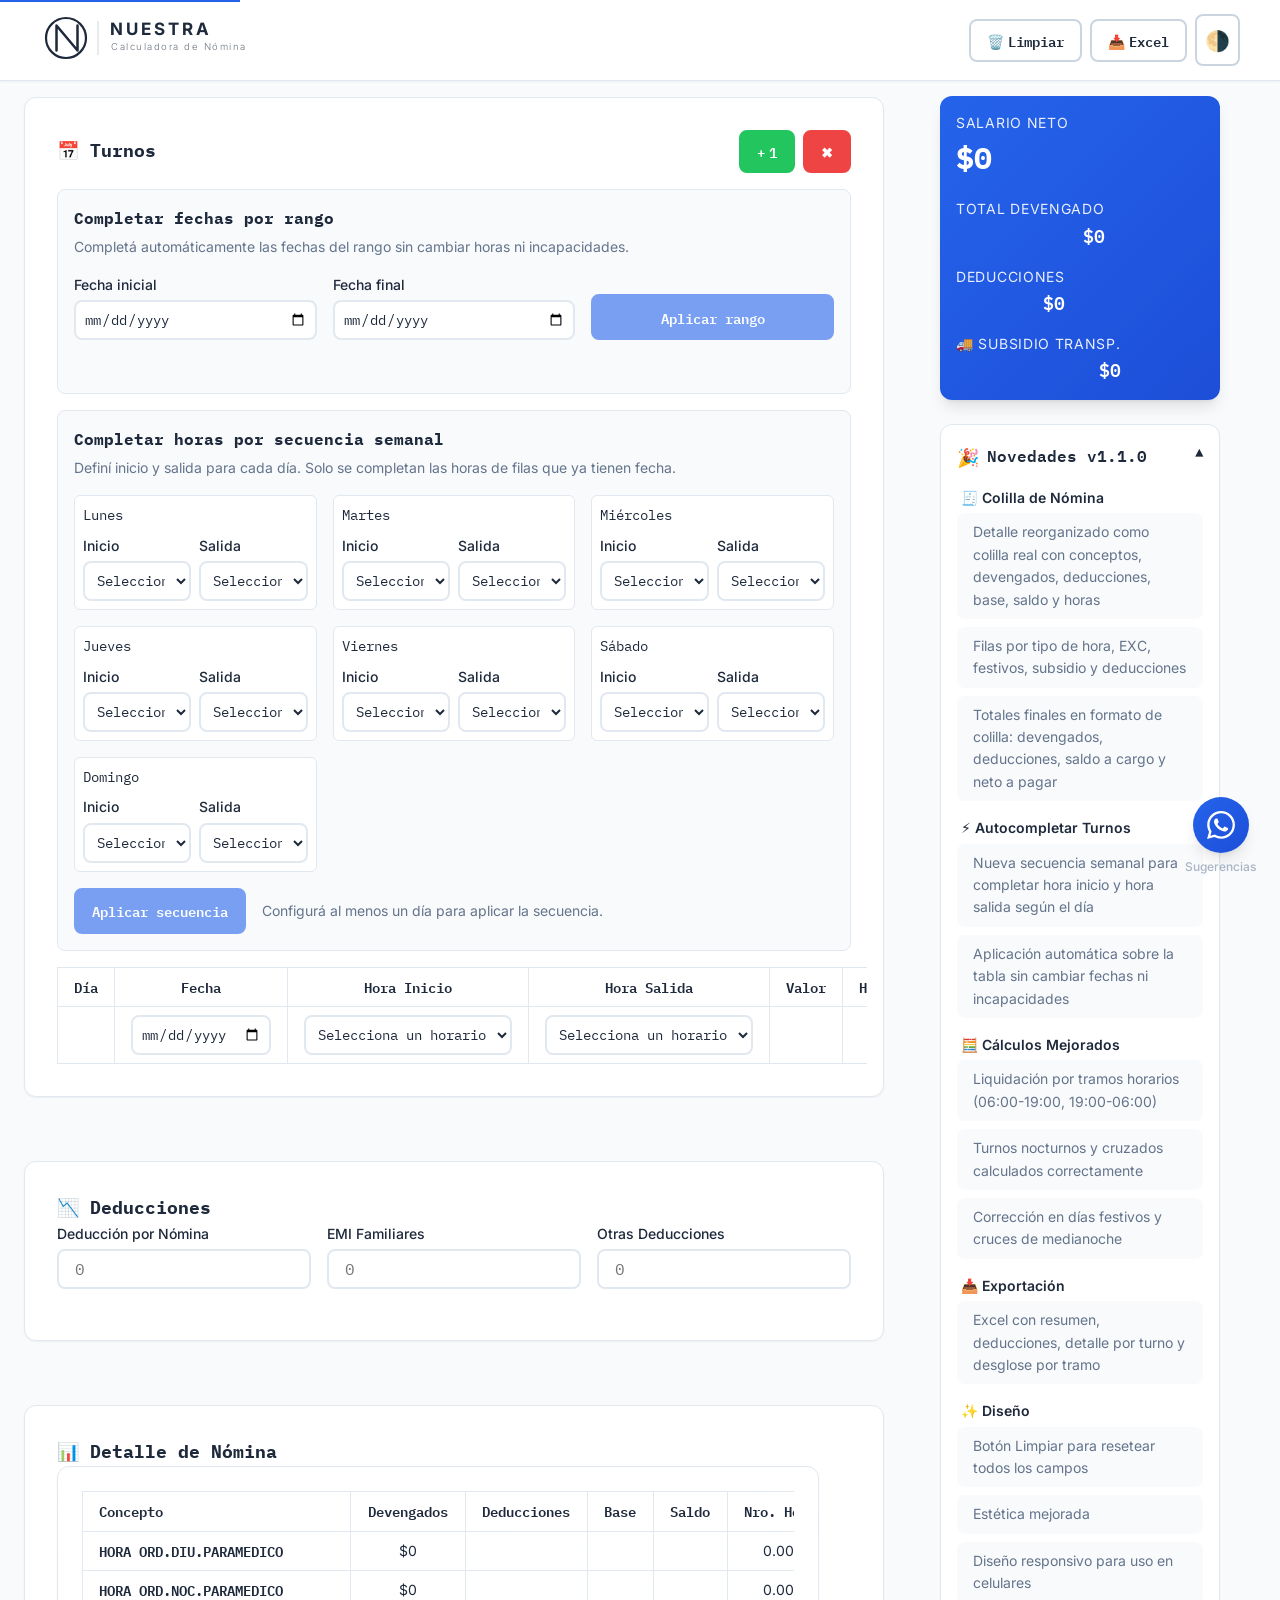
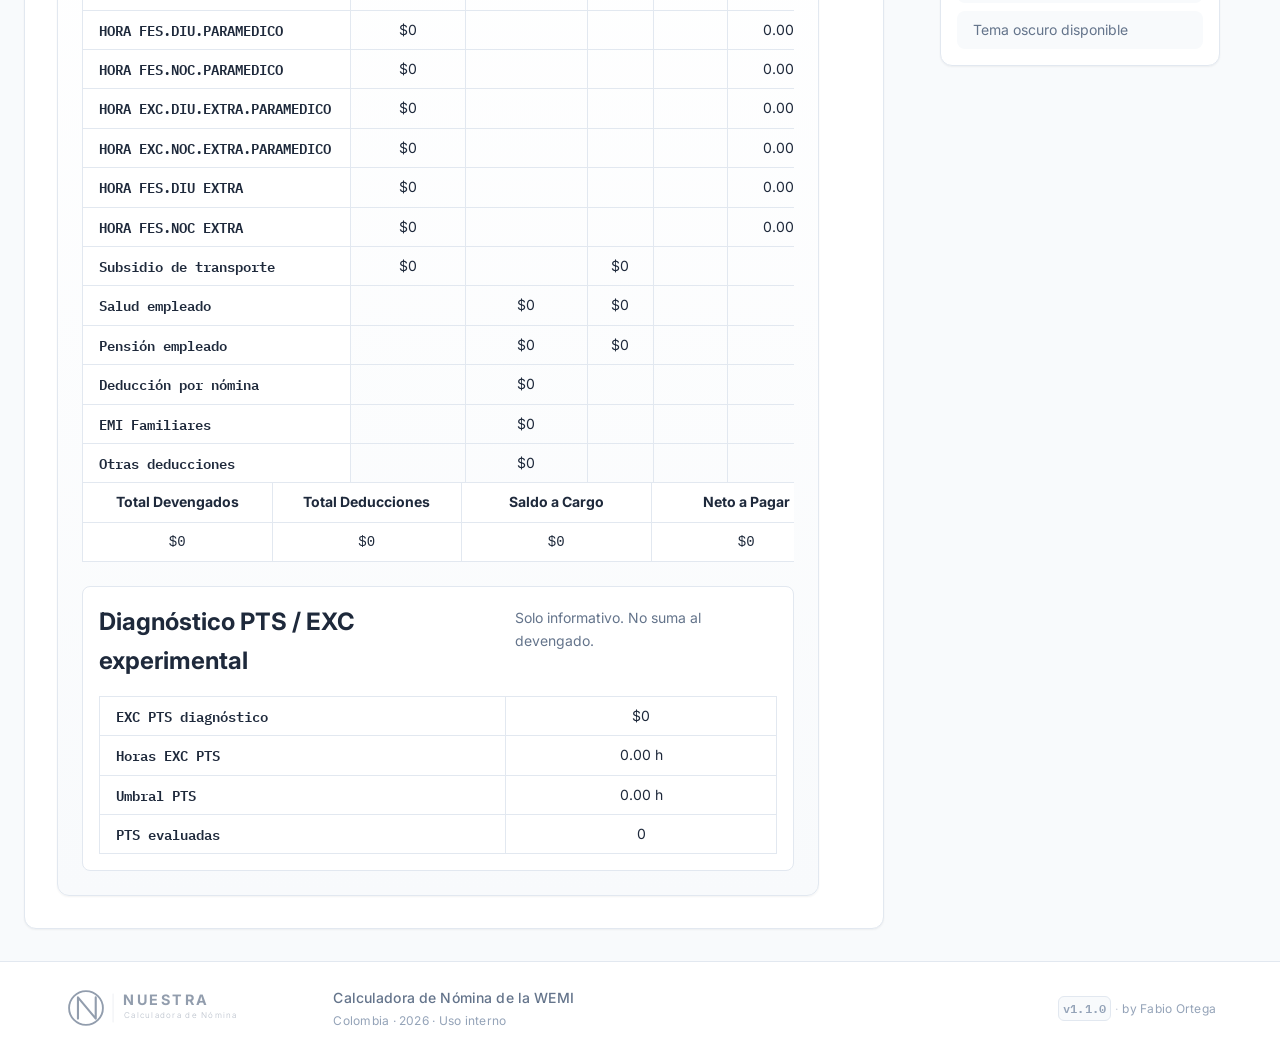
==== commit f71220ec: "feat(turnos): add weekly shift autofill and payslip detail" ====
--- a/index.html
+++ b/index.html
@@ -84,10 +84,25 @@
         <div id="news-banner" class="news-banner news-banner--open" aria-label="Novedades">
             <button id="news-banner-toggle" class="news-banner__toggle" aria-expanded="true" aria-controls="news-banner-content">
                 <span class="news-banner__icon">🎉</span>
-                <span class="news-banner__title">Novedades v1.0.1</span>
+                <span class="news-banner__title">Novedades v1.1.0</span>
                 <span class="news-banner__arrow">▼</span>
             </button>
             <div id="news-banner-content" class="news-banner__content">
+                <div class="news-banner__section">
+                    <h4 class="news-banner__section-title">🧾 Colilla de Nómina</h4>
+                    <ul class="news-banner__list">
+                        <li>Detalle reorganizado como colilla real con conceptos, devengados, deducciones, base, saldo y horas</li>
+                        <li>Filas por tipo de hora, EXC, festivos, subsidio y deducciones</li>
+                        <li>Totales finales en formato de colilla: devengados, deducciones, saldo a cargo y neto a pagar</li>
+                    </ul>
+                </div>
+                <div class="news-banner__section">
+                    <h4 class="news-banner__section-title">⚡ Autocompletar Turnos</h4>
+                    <ul class="news-banner__list">
+                        <li>Nueva secuencia semanal para completar hora inicio y hora salida según el día</li>
+                        <li>Aplicación automática sobre la tabla sin cambiar fechas ni incapacidades</li>
+                    </ul>
+                </div>
                 <div class="news-banner__section">
                     <h4 class="news-banner__section-title">🧮 Cálculos Mejorados</h4>
                     <ul class="news-banner__list">
@@ -130,11 +145,11 @@
                 </div>
             </div>
 
-            <div class="date-range-panel" aria-labelledby="date-range-title">
-                <div class="date-range-panel__header">
-                    <h3 id="date-range-title" class="date-range-panel__title">Completar fechas por rango</h3>
-                    <p class="date-range-panel__description">Completá automáticamente las fechas del rango sin cambiar horas ni incapacidades.</p>
-                </div>
+             <div class="date-range-panel" aria-labelledby="date-range-title">
+                 <div class="date-range-panel__header">
+                     <h3 id="date-range-title" class="date-range-panel__title">Completar fechas por rango</h3>
+                     <p class="date-range-panel__description">Completá automáticamente las fechas del rango sin cambiar horas ni incapacidades.</p>
+                 </div>
 
                 <div class="date-range-panel__controls">
                     <div class="input-group">
@@ -152,11 +167,13 @@
                     </button>
                 </div>
 
-                <p id="date-range-status" class="date-range-panel__status" role="status" aria-live="polite"></p>
-            </div>
-            
-            <div class="table-container">
-                <table class="table table--turnos" aria-label="Tabla de turnos">
+                 <p id="date-range-status" class="date-range-panel__status" role="status" aria-live="polite"></p>
+             </div>
+
+             <div id="weekly-shift-pattern-root"></div>
+
+             <div class="table-container">
+                 <table class="table table--turnos" aria-label="Tabla de turnos">
                     <thead>
                         <tr>
                             <th scope="col">Día</th>
@@ -215,107 +232,77 @@
             <h2 id="resultados-heading" class="section__title">📊 Detalle de Nómina</h2>
             
             <div class="resultados-grid">
-                <!-- Stats row -->
-                <div class="stats-row">
-                    <div class="stat-card">
-                        <span class="stat-card__label">🔺 EXC estimado (experimental)</span>
-                        <span id="premium-triweekly-total" class="stat-card__value">$0</span>
-                    </div>
-                    <div class="stat-card">
-                        <span class="stat-card__label">🎉 Festivo Extra</span>
-                        <span id="festive-extra-value" class="stat-card__value">$0</span>
-                    </div>
-                    <div class="stat-card">
-                        <span class="stat-card__label">🚚 Subsidio Transporte</span>
-                        <span id="subsidio-transporte" class="stat-card__value">$0</span>
-                    </div>
-                    <div class="stat-card">
-                        <span class="stat-card__label">📅 Turnos</span>
-                        <span id="turnos-count" class="stat-card__value">0</span>
-                    </div>
-                    <div class="stat-card">
-                        <span class="stat-card__label">⏱️ Horas</span>
-                        <span id="horas-count" class="stat-card__value">0</span>
-                    </div>
-                </div>
-
-                <div class="table-container">
-                    <table class="table" aria-label="Resumen de EXC estimado experimental">
-                        <tbody>
-                            <tr>
-                                <th scope="row">Horas en exceso</th>
-                                <td id="premium-triweekly-hours">0.00 h</td>
-                            </tr>
-                            <tr>
-                                <th scope="row">Períodos evaluados</th>
-                                <td id="premium-triweekly-periods">0</td>
-                            </tr>
-                            <tr>
-                                <th scope="row">Horas festivo extra</th>
-                                <td id="festive-extra-hours">0.00 h</td>
-                            </tr>
-                            <tr>
-                                <th scope="row">EXC PTS diagnóstico</th>
-                                <td id="pts-excess-diagnostic-total">$0</td>
-                            </tr>
-                            <tr>
-                                <th scope="row">Horas EXC PTS</th>
-                                <td id="pts-excess-diagnostic-hours">0.00 h</td>
-                            </tr>
-                            <tr>
-                                <th scope="row">Umbral PTS</th>
-                                <td id="pts-excess-diagnostic-threshold">0.00 h</td>
-                            </tr>
-                            <tr>
-                                <th scope="row">PTS evaluadas</th>
-                                <td id="pts-excess-diagnostic-periods">0</td>
-                            </tr>
-                            <tr>
-                                <td colspan="2">Diagnóstico experimental; no suma al devengado.</td>
-                            </tr>
-                        </tbody>
-                    </table>
-                </div>
-                
-                <!-- Tabla de salud y pensión -->
-                <div class="table-container">
-                    <table class="table table--salud-pension" aria-label="Aportes a salud y pensión">
-                        <thead>
-                            <tr>
-                                <th scope="col" rowspan="2">Concepto</th>
-                                <th scope="colgroup" colspan="2">Aportes</th>
-                            </tr>
-                            <tr>
-                                <th scope="col">Empleado</th>
-                                <th scope="col">Empresa</th>
-                            </tr>
-                        </thead>
-                        <tbody>
-                            <tr>
-                                <th scope="row">Salud</th>
-                                <td id="salud-empleado">$0</td>
-                                <td id="salud-empresa">$0</td>
-                            </tr>
-                            <tr>
-                                <th scope="row">Pensión</th>
-                                <td id="pension-empleado">$0</td>
-                                <td id="pension-empresa">$0</td>
-                            </tr>
-                            <tr class="table__row--total">
-                                <th scope="row">Total</th>
-                                <td id="total-empleado">$0</td>
-                                <td id="total-empresa">$0</td>
-                            </tr>
-                        </tbody>
-                    </table>
-                </div>
-                
-                <!-- Link externo -->
-                <div class="external-link">
+                <article class="payslip-panel" aria-label="Colilla de pago estimada">
+                    <div class="table-container payslip-table-container">
+                        <table class="table table--payslip" aria-label="Detalle de nómina tipo colilla">
+                            <thead>
+                                <tr>
+                                    <th scope="col">Concepto</th>
+                                    <th scope="col">Devengados</th>
+                                    <th scope="col">Deducciones</th>
+                                    <th scope="col">Base</th>
+                                    <th scope="col">Saldo</th>
+                                    <th scope="col">Nro. Horas</th>
+                                </tr>
+                            </thead>
+                            <tbody>
+                                <tr><th scope="row">HORA ORD.DIU.PARAMEDICO</th><td id="segment-ord-diu-devengado">$0</td><td id="segment-ord-diu-deduccion"></td><td id="segment-ord-diu-base"></td><td id="segment-ord-diu-saldo"></td><td id="segment-ord-diu-horas">0.00 h</td></tr>
+                                <tr><th scope="row">HORA ORD.NOC.PARAMEDICO</th><td id="segment-ord-noc-devengado">$0</td><td id="segment-ord-noc-deduccion"></td><td id="segment-ord-noc-base"></td><td id="segment-ord-noc-saldo"></td><td id="segment-ord-noc-horas">0.00 h</td></tr>
+                                <tr><th scope="row">HORA FES.DIU.PARAMEDICO</th><td id="segment-fes-diu-devengado">$0</td><td id="segment-fes-diu-deduccion"></td><td id="segment-fes-diu-base"></td><td id="segment-fes-diu-saldo"></td><td id="segment-fes-diu-horas">0.00 h</td></tr>
+                                <tr><th scope="row">HORA FES.NOC.PARAMEDICO</th><td id="segment-fes-noc-devengado">$0</td><td id="segment-fes-noc-deduccion"></td><td id="segment-fes-noc-base"></td><td id="segment-fes-noc-saldo"></td><td id="segment-fes-noc-horas">0.00 h</td></tr>
+                                <tr><th scope="row">HORA EXC.DIU.EXTRA.PARAMEDICO</th><td id="segment-ord-diu-exc-devengado">$0</td><td id="segment-ord-diu-exc-deduccion"></td><td id="segment-ord-diu-exc-base"></td><td id="segment-ord-diu-exc-saldo"></td><td id="segment-ord-diu-exc-horas">0.00 h</td></tr>
+                                <tr><th scope="row">HORA EXC.NOC.EXTRA.PARAMEDICO</th><td id="segment-ord-noc-exc-devengado">$0</td><td id="segment-ord-noc-exc-deduccion"></td><td id="segment-ord-noc-exc-base"></td><td id="segment-ord-noc-exc-saldo"></td><td id="segment-ord-noc-exc-horas">0.00 h</td></tr>
+                                <tr><th scope="row">HORA FES.DIU EXTRA</th><td id="segment-fes-diu-exc-devengado">$0</td><td id="segment-fes-diu-exc-deduccion"></td><td id="segment-fes-diu-exc-base"></td><td id="segment-fes-diu-exc-saldo"></td><td id="segment-fes-diu-exc-horas">0.00 h</td></tr>
+                                <tr><th scope="row">HORA FES.NOC EXTRA</th><td id="segment-fes-noc-exc-devengado">$0</td><td id="segment-fes-noc-exc-deduccion"></td><td id="segment-fes-noc-exc-base"></td><td id="segment-fes-noc-exc-saldo"></td><td id="segment-fes-noc-exc-horas">0.00 h</td></tr>
+                                <tr><th scope="row">Subsidio de transporte</th><td id="subsidio-transporte">$0</td><td id="subsidio-transporte-deduccion"></td><td id="payslip-subsidy-base">$0</td><td id="payslip-subsidy-balance"></td><td id="subsidio-transporte-hours"></td></tr>
+                                <tr><th scope="row">Salud empleado</th><td></td><td id="payslip-salud-deduction">$0</td><td id="payslip-salud-base">$0</td><td id="payslip-salud-balance"></td><td></td></tr>
+                                <tr><th scope="row">Pensión empleado</th><td></td><td id="payslip-pension-deduction">$0</td><td id="payslip-pension-base">$0</td><td id="payslip-pension-balance"></td><td></td></tr>
+                                <tr><th scope="row">Deducción por nómina</th><td></td><td id="payslip-deduccion-nomina">$0</td><td></td><td id="payslip-deduccion-nomina-balance"></td><td></td></tr>
+                                <tr><th scope="row">EMI Familiares</th><td></td><td id="payslip-deduccion-emi">$0</td><td></td><td id="payslip-deduccion-emi-balance"></td><td></td></tr>
+                                <tr><th scope="row">Otras deducciones</th><td></td><td id="payslip-otras-deducciones">$0</td><td></td><td id="payslip-otras-deducciones-balance"></td><td></td></tr>
+                            </tbody>
+                            <tfoot>
+                                <tr class="payslip-totals-row">
+                                    <td colspan="6">
+                                        <div class="payslip-totals-grid" aria-label="Totales de nómina">
+                                            <div class="payslip-total-cell payslip-total-cell--label">Total Devengados</div>
+                                            <div class="payslip-total-cell payslip-total-cell--label">Total Deducciones</div>
+                                            <div class="payslip-total-cell payslip-total-cell--label">Saldo a Cargo</div>
+                                            <div class="payslip-total-cell payslip-total-cell--label">Neto a Pagar</div>
+                                            <div id="payslip-total-devengado" class="payslip-total-cell">$0</div>
+                                            <div id="payslip-total-deducciones" class="payslip-total-cell">$0</div>
+                                            <div id="payslip-saldo-a-cargo" class="payslip-total-cell">$0</div>
+                                            <div id="payslip-neto-a-pagar" class="payslip-total-cell">$0</div>
+                                        </div>
+                                    </td>
+                                </tr>
+                            </tfoot>
+                        </table>
+                    </div>
+
+                    <section class="payslip-diagnostic" aria-labelledby="diagnostic-heading">
+                        <div class="payslip-diagnostic__header">
+                            <h4 id="diagnostic-heading" class="payslip-diagnostic__title">Diagnóstico PTS / EXC experimental</h4>
+                            <p class="payslip-diagnostic__note">Solo informativo. No suma al devengado.</p>
+                        </div>
+                        <div class="table-container payslip-diagnostic__table-wrap">
+                            <table class="table table--diagnostic" aria-label="Diagnóstico experimental PTS y EXC">
+                                <tbody>
+                                    <tr><th scope="row">EXC PTS diagnóstico</th><td id="pts-excess-diagnostic-total">$0</td></tr>
+                                    <tr><th scope="row">Horas EXC PTS</th><td id="pts-excess-diagnostic-hours">0.00 h</td></tr>
+                                    <tr><th scope="row">Umbral PTS</th><td id="pts-excess-diagnostic-threshold">0.00 h</td></tr>
+                                    <tr><th scope="row">PTS evaluadas</th><td id="pts-excess-diagnostic-periods">0</td></tr>
+                                </tbody>
+                            </table>
+                        </div>
+                    </section>
+                </article>
+
+                <!-- <div class="external-link">
                     <a href="https://kiosko.grupoemi.com/kioskoj/" target="_blank" rel="noopener noreferrer">
                         📰 Link Kiosko
                     </a>
-                </div>
+                </div> -->
             </div>
         </section>
     </main>
@@ -349,7 +336,7 @@
 
             <!-- Versión y crédito -->
             <div class="footer__meta">
-                <span class="footer__version">v1.0.0</span>
+                <span class="footer__version">v1.1.0</span>
                 <span class="footer__divider" aria-hidden="true">·</span>
                 <span class="footer__credit">by Fabio Ortega</span>
             </div>
--- a/styles.css
+++ b/styles.css
@@ -556,6 +556,60 @@
     color: var(--color-danger);
 }
 
+.weekly-shift-pattern-panel {
+    margin-bottom: var(--spacing-md);
+}
+
+.weekly-shift-pattern-panel__controls {
+    display: flex;
+    flex-direction: column;
+    gap: var(--spacing-md);
+}
+
+.weekly-shift-pattern-panel__grid {
+    display: grid;
+    grid-template-columns: repeat(auto-fit, minmax(220px, 1fr));
+    gap: var(--spacing-md);
+}
+
+.weekly-shift-pattern-panel__day {
+    display: grid;
+    gap: var(--spacing-sm);
+    padding: var(--spacing-sm);
+    border: 1px solid var(--color-border);
+    border-radius: var(--radius-sm);
+    background-color: var(--color-surface);
+}
+
+.weekly-shift-pattern-panel__day-label {
+    font-family: var(--font-mono);
+    font-size: var(--font-size-sm);
+    color: var(--color-text);
+}
+
+.weekly-shift-pattern-panel__day-fields {
+    display: grid;
+    grid-template-columns: repeat(2, minmax(0, 1fr));
+    gap: var(--spacing-sm);
+}
+
+.weekly-shift-pattern-panel__actions {
+    display: flex;
+    flex-wrap: wrap;
+    gap: var(--spacing-md);
+    align-items: center;
+}
+
+.weekly-shift-pattern-panel__button {
+    min-height: 46px;
+}
+
+@media (max-width: 767px) {
+    .weekly-shift-pattern-panel__day-fields {
+        grid-template-columns: 1fr;
+    }
+}
+
 /* ----------------------
    Botones
    ---------------------- */
@@ -912,35 +966,181 @@
     gap: var(--spacing-xl);
 }
 
-.stats-row {
+.payslip-panel {
+    background: linear-gradient(180deg, var(--color-surface) 0%, var(--color-bg) 100%);
+    border: 1px solid var(--color-border);
+    border-radius: var(--radius-lg);
+    padding: var(--spacing-lg);
+    display: flex;
+    flex-direction: column;
+    gap: var(--spacing-lg);
+    box-shadow: var(--shadow-sm);
+}
+
+.payslip-panel__header,
+.payslip-summary-grid {
     display: grid;
-    grid-template-columns: repeat(auto-fit, minmax(140px, 1fr));
     gap: var(--spacing-lg);
 }
 
-.stat-card {
+.payslip-panel__eyebrow,
+.payslip-diagnostic__eyebrow {
+    margin: 0 0 var(--spacing-xs);
+    color: var(--color-primary);
+    font-size: var(--font-size-xs);
+    text-transform: uppercase;
+    letter-spacing: 0.08em;
+    font-weight: 700;
+}
+
+.payslip-panel__title,
+.payslip-diagnostic__title {
+    margin: 0;
+    font-size: var(--font-size-2xl);
+}
+
+.payslip-panel__subtitle,
+.payslip-diagnostic__note {
+    margin: var(--spacing-xs) 0 0;
+    color: var(--color-text-secondary);
+    font-size: var(--font-size-sm);
+}
+
+.payslip-panel__meta {
+    display: grid;
+    grid-template-columns: repeat(auto-fit, minmax(150px, 1fr));
+    gap: var(--spacing-sm);
+}
+
+.payslip-meta-card,
+.payslip-card,
+.payslip-diagnostic {
     background-color: var(--color-surface-elevated);
     border: 1px solid var(--color-border);
     border-radius: var(--radius-md);
-    padding: var(--spacing-md);
-    text-align: center;
-    display: flex;
-    flex-direction: column;
-    gap: var(--spacing-xs);
-}
-
-.stat-card__label {
+}
+
+.payslip-meta-card {
+    padding: var(--spacing-sm) var(--spacing-md);
+}
+
+.payslip-meta-card__label,
+.payslip-card__title {
+    display: block;
+    color: var(--color-text-secondary);
     font-size: var(--font-size-xs);
-    color: var(--color-text-secondary);
     text-transform: uppercase;
     letter-spacing: 0.05em;
 }
 
-.stat-card__value {
+.payslip-meta-card__value,
+.payslip-details dd {
     font-family: var(--font-mono);
-    font-size: var(--font-size-lg);
+    color: var(--color-text);
+}
+
+.payslip-card {
+    padding: var(--spacing-md);
+}
+
+.payslip-card__title {
+    margin-bottom: var(--spacing-md);
+}
+
+.payslip-details {
+    display: grid;
+    grid-template-columns: repeat(auto-fit, minmax(160px, 1fr));
+    gap: var(--spacing-md);
+    margin: 0;
+}
+
+.payslip-details--compact {
+    grid-template-columns: repeat(auto-fit, minmax(140px, 1fr));
+}
+
+.payslip-details__item {
+    display: grid;
+    gap: var(--spacing-xs);
+}
+
+.payslip-details dt {
+    color: var(--color-text-secondary);
+    font-size: var(--font-size-xs);
+}
+
+.payslip-details dd {
+    margin: 0;
+    font-size: var(--font-size-sm);
     font-weight: 700;
-    color: var(--color-text);
+}
+
+.payslip-table-container,
+.payslip-diagnostic__table-wrap {
+    margin: 0;
+    padding: 0;
+}
+
+.table--payslip {
+    min-width: 760px;
+}
+
+.table--payslip th:first-child,
+.table--payslip td:first-child,
+.table--diagnostic th {
+    text-align: left;
+}
+
+.table--payslip tfoot th,
+.table--payslip tfoot td {
+    background-color: var(--color-surface-elevated);
+    font-weight: 700;
+}
+
+.table--payslip .payslip-totals-row > td {
+    padding: 0;
+}
+
+.payslip-totals-grid {
+    display: grid;
+    grid-template-columns: repeat(4, minmax(150px, 1fr));
+}
+
+.payslip-total-cell {
+    padding: var(--spacing-sm) var(--spacing-md);
+    text-align: center;
+    border-right: 1px solid var(--color-border);
+    border-bottom: 1px solid var(--color-border);
+    font-family: var(--font-mono);
+    font-weight: 500;
+}
+
+.payslip-total-cell:nth-child(4n) {
+    border-right: 0;
+}
+
+.payslip-total-cell:nth-last-child(-n + 4) {
+    border-bottom: 0;
+}
+
+.payslip-total-cell--label {
+    font-family: var(--font-sans);
+    font-weight: 700;
+}
+
+.payslip-diagnostic {
+    padding: var(--spacing-md);
+}
+
+.payslip-diagnostic__header {
+    display: flex;
+    justify-content: space-between;
+    gap: var(--spacing-md);
+    align-items: start;
+    margin-bottom: var(--spacing-md);
+}
+
+.table--diagnostic th {
+    width: 60%;
 }
 
 /* ----------------------
@@ -1390,24 +1590,35 @@
         grid-template-columns: repeat(3, 1fr);
     }
 
-    /* Resultados internos: stats | tabla | link en fila horizontal */
+    /* Resultados internos: colilla | link en fila horizontal */
     .resultados-grid {
         display: grid;
-        grid-template-columns: auto 1fr auto;
+        grid-template-columns: minmax(0, 1fr) auto;
         align-items: start;
         gap: var(--spacing-xl);
     }
 
-    /* Stats apilados verticalmente en desktop */
-    .stats-row {
+    .payslip-panel__header {
+        grid-template-columns: minmax(0, 1.2fr) minmax(320px, 1fr);
+        align-items: start;
+    }
+
+    .payslip-summary-grid {
+        grid-template-columns: minmax(0, 1.3fr) minmax(260px, 1fr);
+    }
+}
+
+@media (max-width: 767px) {
+    .payslip-panel {
+        padding: var(--spacing-md);
+    }
+
+    .payslip-diagnostic__header {
         flex-direction: column;
-        display: flex;
-        gap: var(--spacing-sm);
-        min-width: 180px;
-    }
-
-    .stat-card {
-        text-align: left;
+    }
+
+    .table--payslip {
+        min-width: 680px;
     }
 }
 
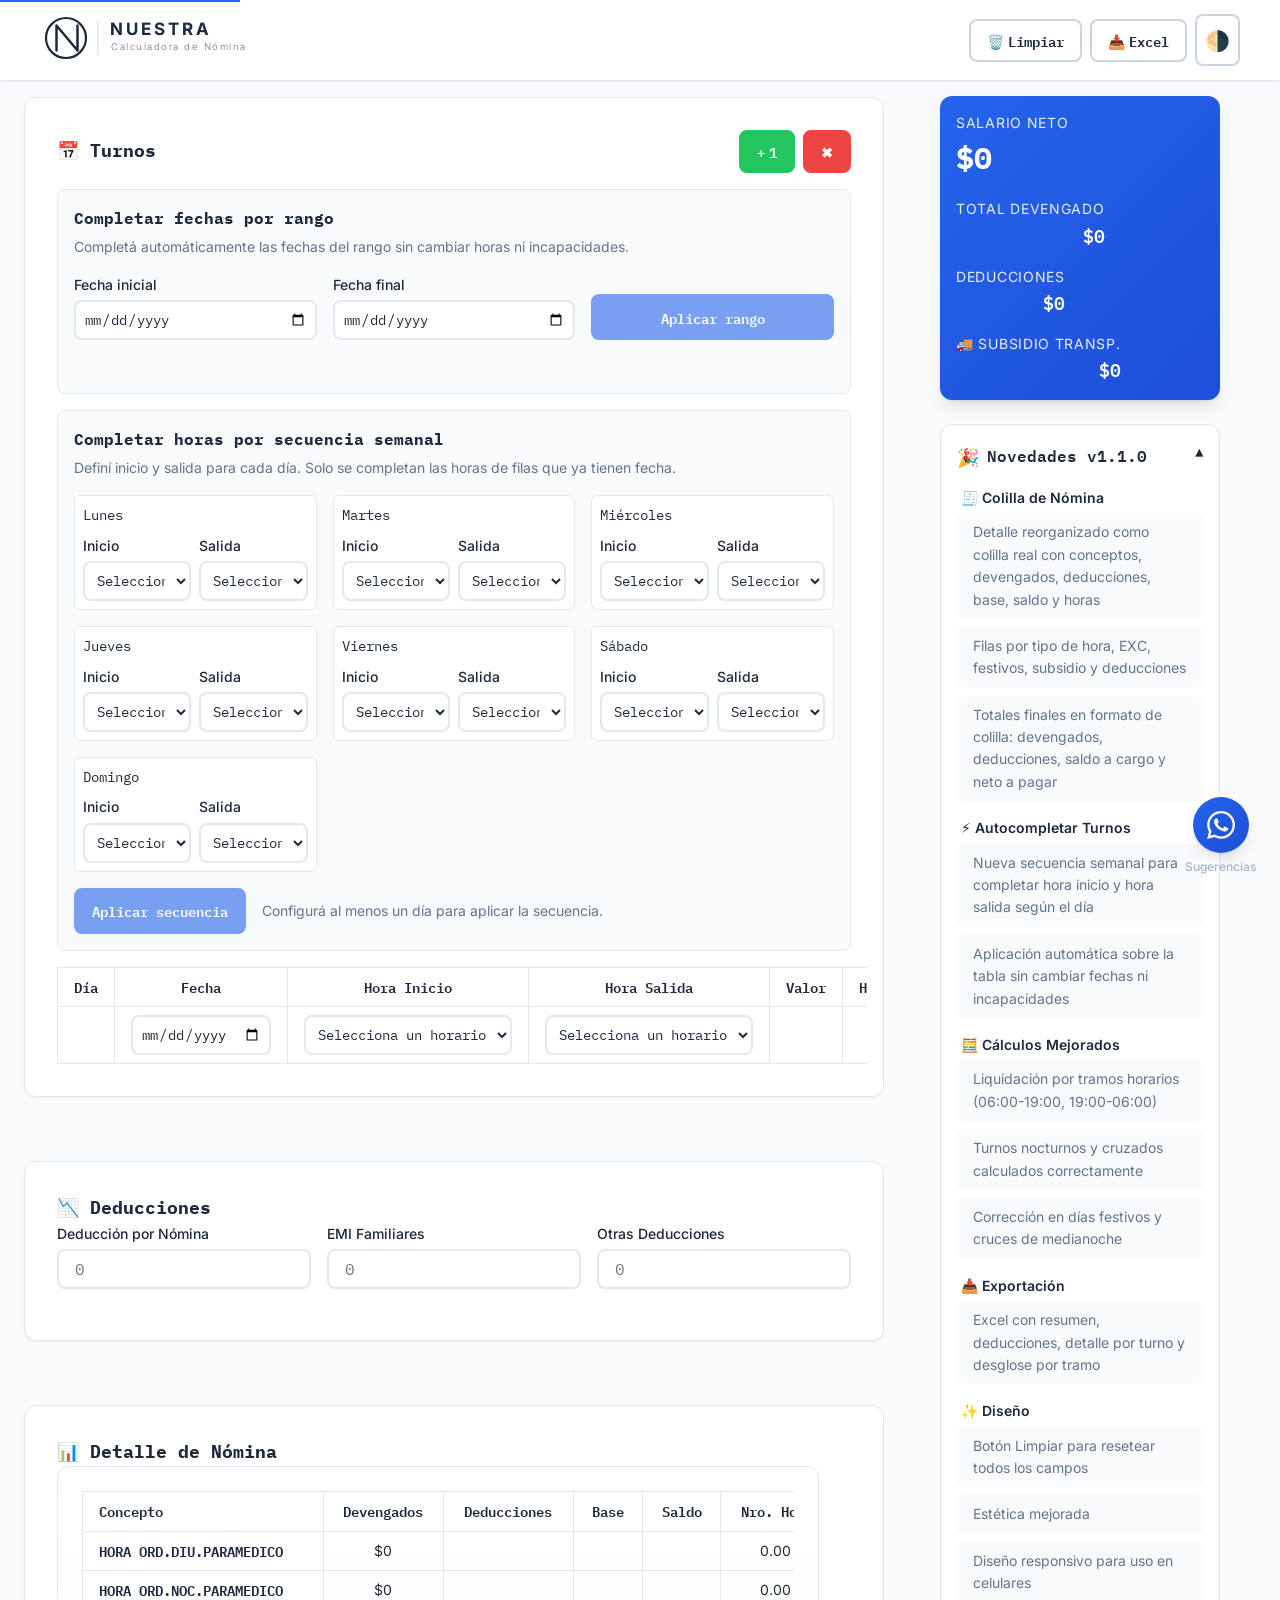
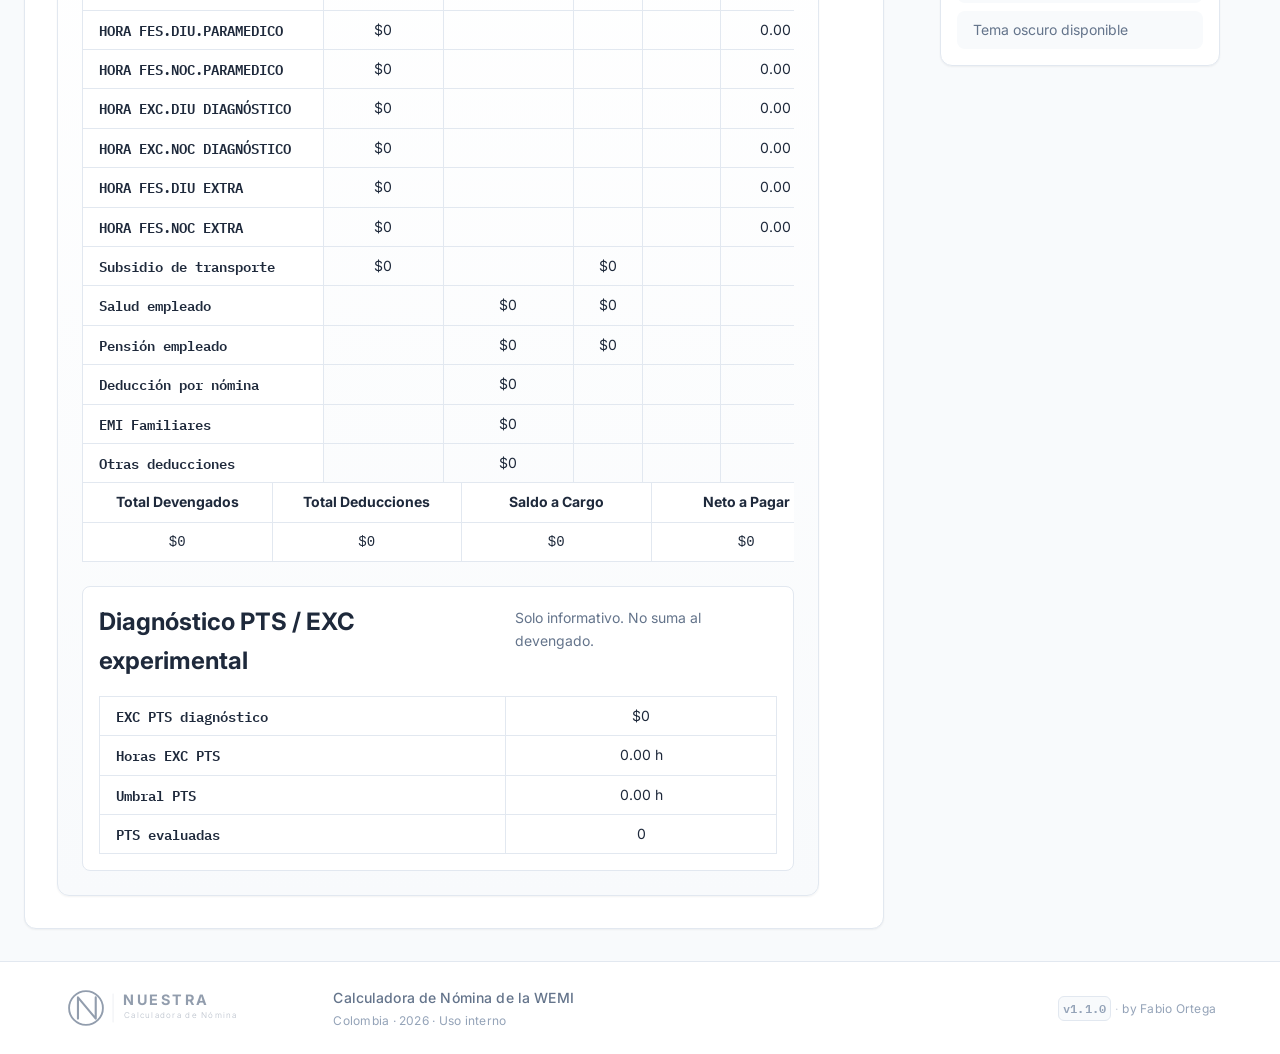
==== commit 0d5efa8d: "fix(payroll): improve accuracy safeguards" ====
--- a/index.html
+++ b/index.html
@@ -250,8 +250,8 @@
                                 <tr><th scope="row">HORA ORD.NOC.PARAMEDICO</th><td id="segment-ord-noc-devengado">$0</td><td id="segment-ord-noc-deduccion"></td><td id="segment-ord-noc-base"></td><td id="segment-ord-noc-saldo"></td><td id="segment-ord-noc-horas">0.00 h</td></tr>
                                 <tr><th scope="row">HORA FES.DIU.PARAMEDICO</th><td id="segment-fes-diu-devengado">$0</td><td id="segment-fes-diu-deduccion"></td><td id="segment-fes-diu-base"></td><td id="segment-fes-diu-saldo"></td><td id="segment-fes-diu-horas">0.00 h</td></tr>
                                 <tr><th scope="row">HORA FES.NOC.PARAMEDICO</th><td id="segment-fes-noc-devengado">$0</td><td id="segment-fes-noc-deduccion"></td><td id="segment-fes-noc-base"></td><td id="segment-fes-noc-saldo"></td><td id="segment-fes-noc-horas">0.00 h</td></tr>
-                                <tr><th scope="row">HORA EXC.DIU.EXTRA.PARAMEDICO</th><td id="segment-ord-diu-exc-devengado">$0</td><td id="segment-ord-diu-exc-deduccion"></td><td id="segment-ord-diu-exc-base"></td><td id="segment-ord-diu-exc-saldo"></td><td id="segment-ord-diu-exc-horas">0.00 h</td></tr>
-                                <tr><th scope="row">HORA EXC.NOC.EXTRA.PARAMEDICO</th><td id="segment-ord-noc-exc-devengado">$0</td><td id="segment-ord-noc-exc-deduccion"></td><td id="segment-ord-noc-exc-base"></td><td id="segment-ord-noc-exc-saldo"></td><td id="segment-ord-noc-exc-horas">0.00 h</td></tr>
+                                <tr><th id="segment-ord-diu-exc-label" scope="row">HORA EXC.DIU DIAGNÓSTICO</th><td id="segment-ord-diu-exc-devengado">$0</td><td id="segment-ord-diu-exc-deduccion"></td><td id="segment-ord-diu-exc-base"></td><td id="segment-ord-diu-exc-saldo"></td><td id="segment-ord-diu-exc-horas">0.00 h</td></tr>
+                                <tr><th id="segment-ord-noc-exc-label" scope="row">HORA EXC.NOC DIAGNÓSTICO</th><td id="segment-ord-noc-exc-devengado">$0</td><td id="segment-ord-noc-exc-deduccion"></td><td id="segment-ord-noc-exc-base"></td><td id="segment-ord-noc-exc-saldo"></td><td id="segment-ord-noc-exc-horas">0.00 h</td></tr>
                                 <tr><th scope="row">HORA FES.DIU EXTRA</th><td id="segment-fes-diu-exc-devengado">$0</td><td id="segment-fes-diu-exc-deduccion"></td><td id="segment-fes-diu-exc-base"></td><td id="segment-fes-diu-exc-saldo"></td><td id="segment-fes-diu-exc-horas">0.00 h</td></tr>
                                 <tr><th scope="row">HORA FES.NOC EXTRA</th><td id="segment-fes-noc-exc-devengado">$0</td><td id="segment-fes-noc-exc-deduccion"></td><td id="segment-fes-noc-exc-base"></td><td id="segment-fes-noc-exc-saldo"></td><td id="segment-fes-noc-exc-horas">0.00 h</td></tr>
                                 <tr><th scope="row">Subsidio de transporte</th><td id="subsidio-transporte">$0</td><td id="subsidio-transporte-deduccion"></td><td id="payslip-subsidy-base">$0</td><td id="payslip-subsidy-balance"></td><td id="subsidio-transporte-hours"></td></tr>
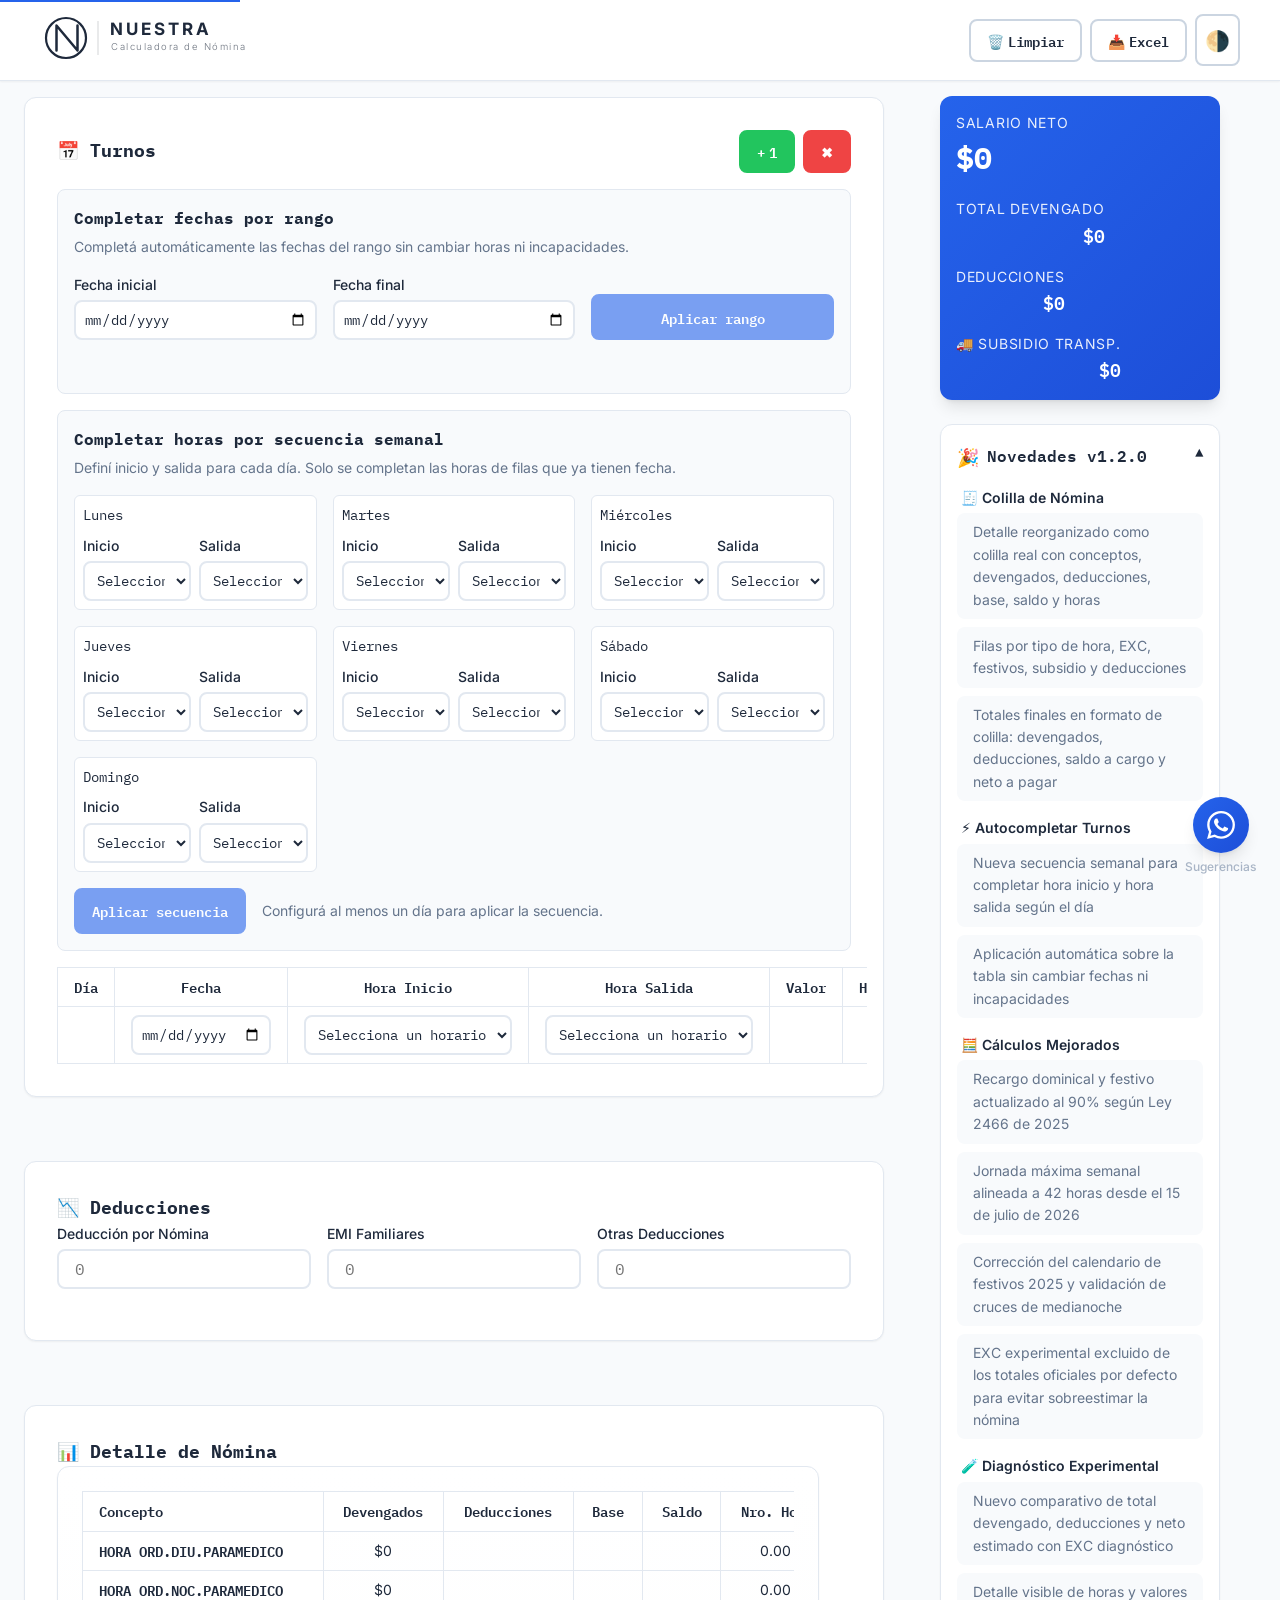
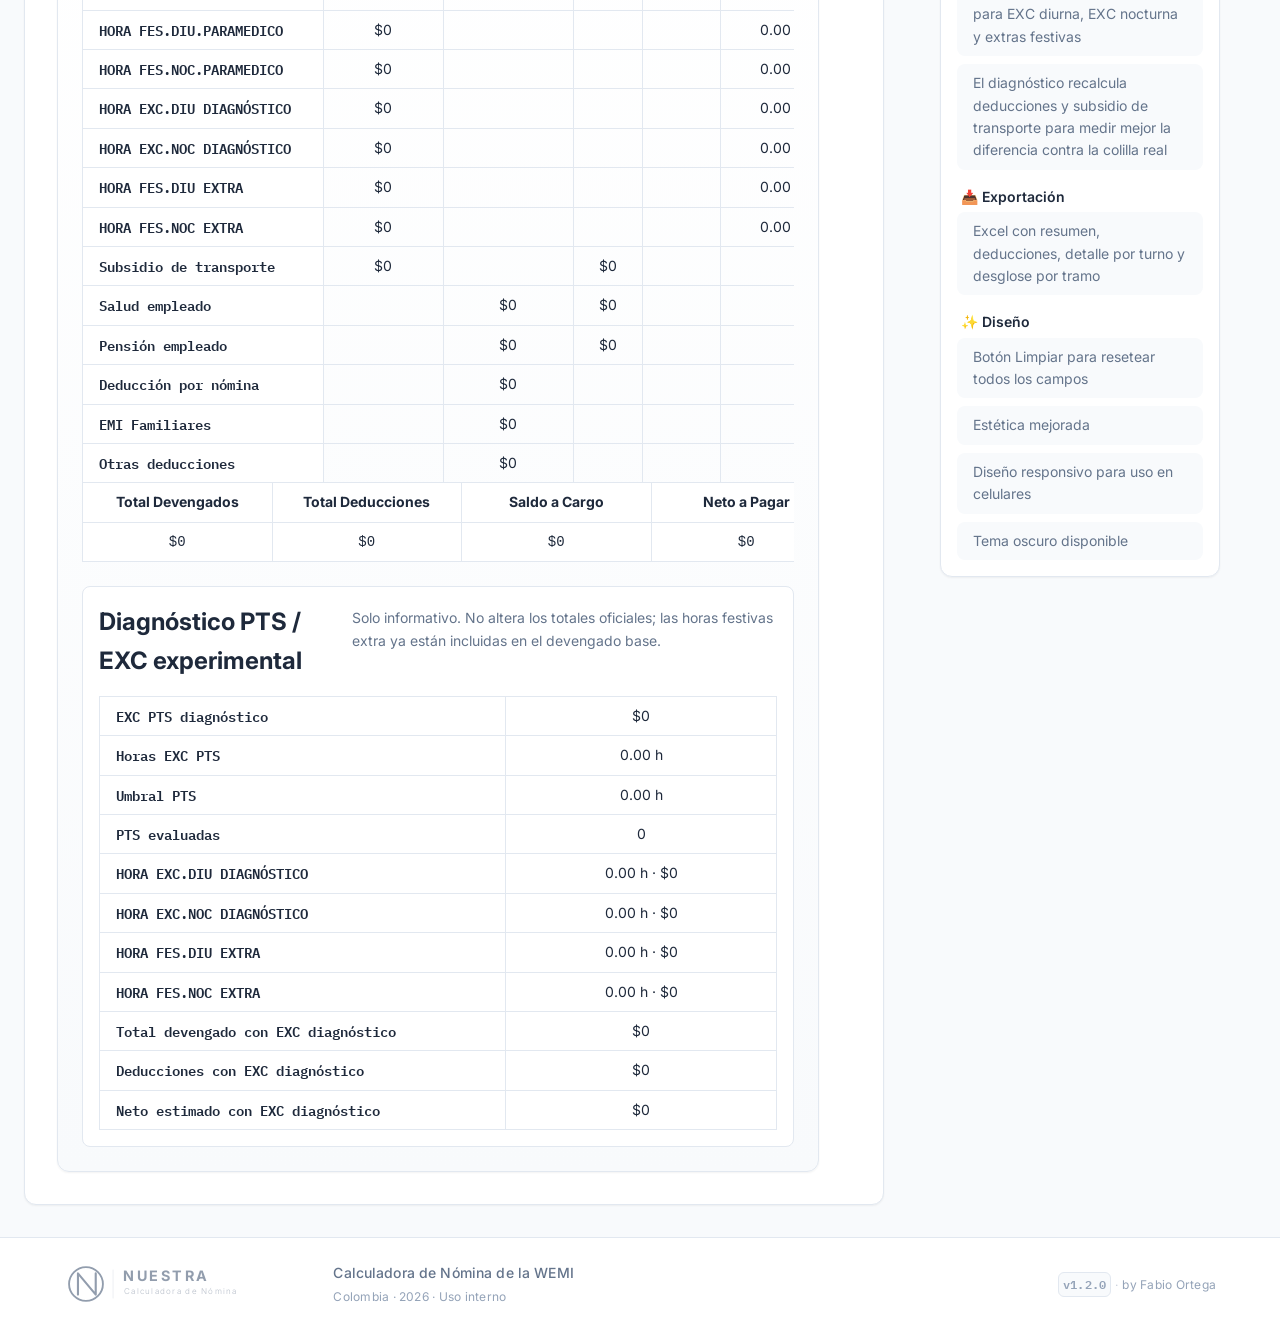
==== commit a83de3cc: "feat(payroll): show diagnostic EXC comparison" ====
--- a/index.html
+++ b/index.html
@@ -84,7 +84,7 @@
         <div id="news-banner" class="news-banner news-banner--open" aria-label="Novedades">
             <button id="news-banner-toggle" class="news-banner__toggle" aria-expanded="true" aria-controls="news-banner-content">
                 <span class="news-banner__icon">🎉</span>
-                <span class="news-banner__title">Novedades v1.1.0</span>
+                <span class="news-banner__title">Novedades v1.2.0</span>
                 <span class="news-banner__arrow">▼</span>
             </button>
             <div id="news-banner-content" class="news-banner__content">
@@ -106,9 +106,18 @@
                 <div class="news-banner__section">
                     <h4 class="news-banner__section-title">🧮 Cálculos Mejorados</h4>
                     <ul class="news-banner__list">
-                        <li>Liquidación por tramos horarios (06:00-19:00, 19:00-06:00)</li>
-                        <li>Turnos nocturnos y cruzados calculados correctamente</li>
-                        <li>Corrección en días festivos y cruces de medianoche</li>
+                        <li>Recargo dominical y festivo actualizado al 90% según Ley 2466 de 2025</li>
+                        <li>Jornada máxima semanal alineada a 42 horas desde el 15 de julio de 2026</li>
+                        <li>Corrección del calendario de festivos 2025 y validación de cruces de medianoche</li>
+                        <li>EXC experimental excluido de los totales oficiales por defecto para evitar sobreestimar la nómina</li>
+                    </ul>
+                </div>
+                <div class="news-banner__section">
+                    <h4 class="news-banner__section-title">🧪 Diagnóstico Experimental</h4>
+                    <ul class="news-banner__list">
+                        <li>Nuevo comparativo de total devengado, deducciones y neto estimado con EXC diagnóstico</li>
+                        <li>Detalle visible de horas y valores para EXC diurna, EXC nocturna y extras festivas</li>
+                        <li>El diagnóstico recalcula deducciones y subsidio de transporte para medir mejor la diferencia contra la colilla real</li>
                     </ul>
                 </div>
                 <div class="news-banner__section">
@@ -283,7 +292,7 @@
                     <section class="payslip-diagnostic" aria-labelledby="diagnostic-heading">
                         <div class="payslip-diagnostic__header">
                             <h4 id="diagnostic-heading" class="payslip-diagnostic__title">Diagnóstico PTS / EXC experimental</h4>
-                            <p class="payslip-diagnostic__note">Solo informativo. No suma al devengado.</p>
+                            <p class="payslip-diagnostic__note">Solo informativo. No altera los totales oficiales; las horas festivas extra ya están incluidas en el devengado base.</p>
                         </div>
                         <div class="table-container payslip-diagnostic__table-wrap">
                             <table class="table table--diagnostic" aria-label="Diagnóstico experimental PTS y EXC">
@@ -292,6 +301,13 @@
                                     <tr><th scope="row">Horas EXC PTS</th><td id="pts-excess-diagnostic-hours">0.00 h</td></tr>
                                     <tr><th scope="row">Umbral PTS</th><td id="pts-excess-diagnostic-threshold">0.00 h</td></tr>
                                     <tr><th scope="row">PTS evaluadas</th><td id="pts-excess-diagnostic-periods">0</td></tr>
+                                    <tr><th scope="row">HORA EXC.DIU DIAGNÓSTICO</th><td id="diagnostic-ord-diu-exc-detail">0.00 h · $0</td></tr>
+                                    <tr><th scope="row">HORA EXC.NOC DIAGNÓSTICO</th><td id="diagnostic-ord-noc-exc-detail">0.00 h · $0</td></tr>
+                                    <tr><th scope="row">HORA FES.DIU EXTRA</th><td id="diagnostic-fes-diu-extra-detail">0.00 h · $0</td></tr>
+                                    <tr><th scope="row">HORA FES.NOC EXTRA</th><td id="diagnostic-fes-noc-extra-detail">0.00 h · $0</td></tr>
+                                    <tr><th scope="row">Total devengado con EXC diagnóstico</th><td id="diagnostic-exc-total-devengado">$0</td></tr>
+                                    <tr><th scope="row">Deducciones con EXC diagnóstico</th><td id="diagnostic-exc-total-deducciones">$0</td></tr>
+                                    <tr><th scope="row">Neto estimado con EXC diagnóstico</th><td id="diagnostic-exc-neto">$0</td></tr>
                                 </tbody>
                             </table>
                         </div>
@@ -336,7 +352,7 @@
 
             <!-- Versión y crédito -->
             <div class="footer__meta">
-                <span class="footer__version">v1.1.0</span>
+                <span class="footer__version">v1.2.0</span>
                 <span class="footer__divider" aria-hidden="true">·</span>
                 <span class="footer__credit">by Fabio Ortega</span>
             </div>
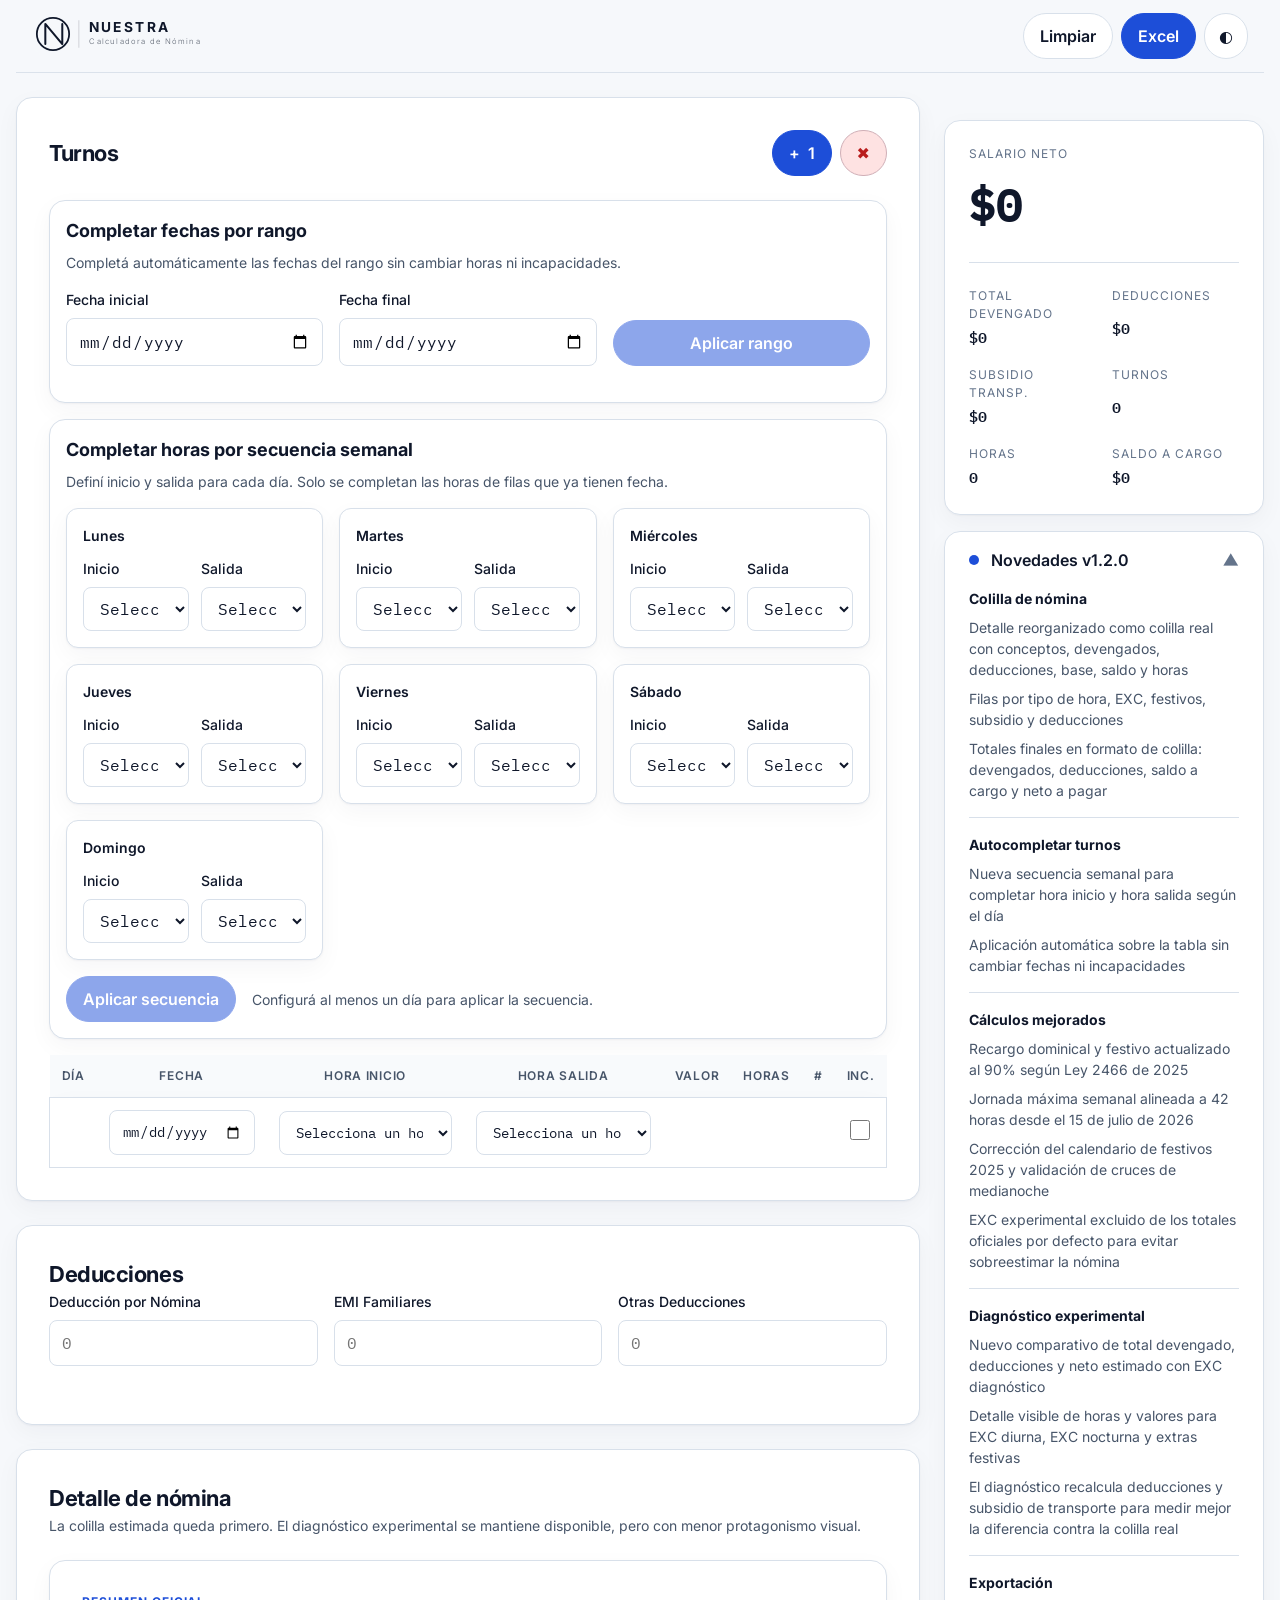
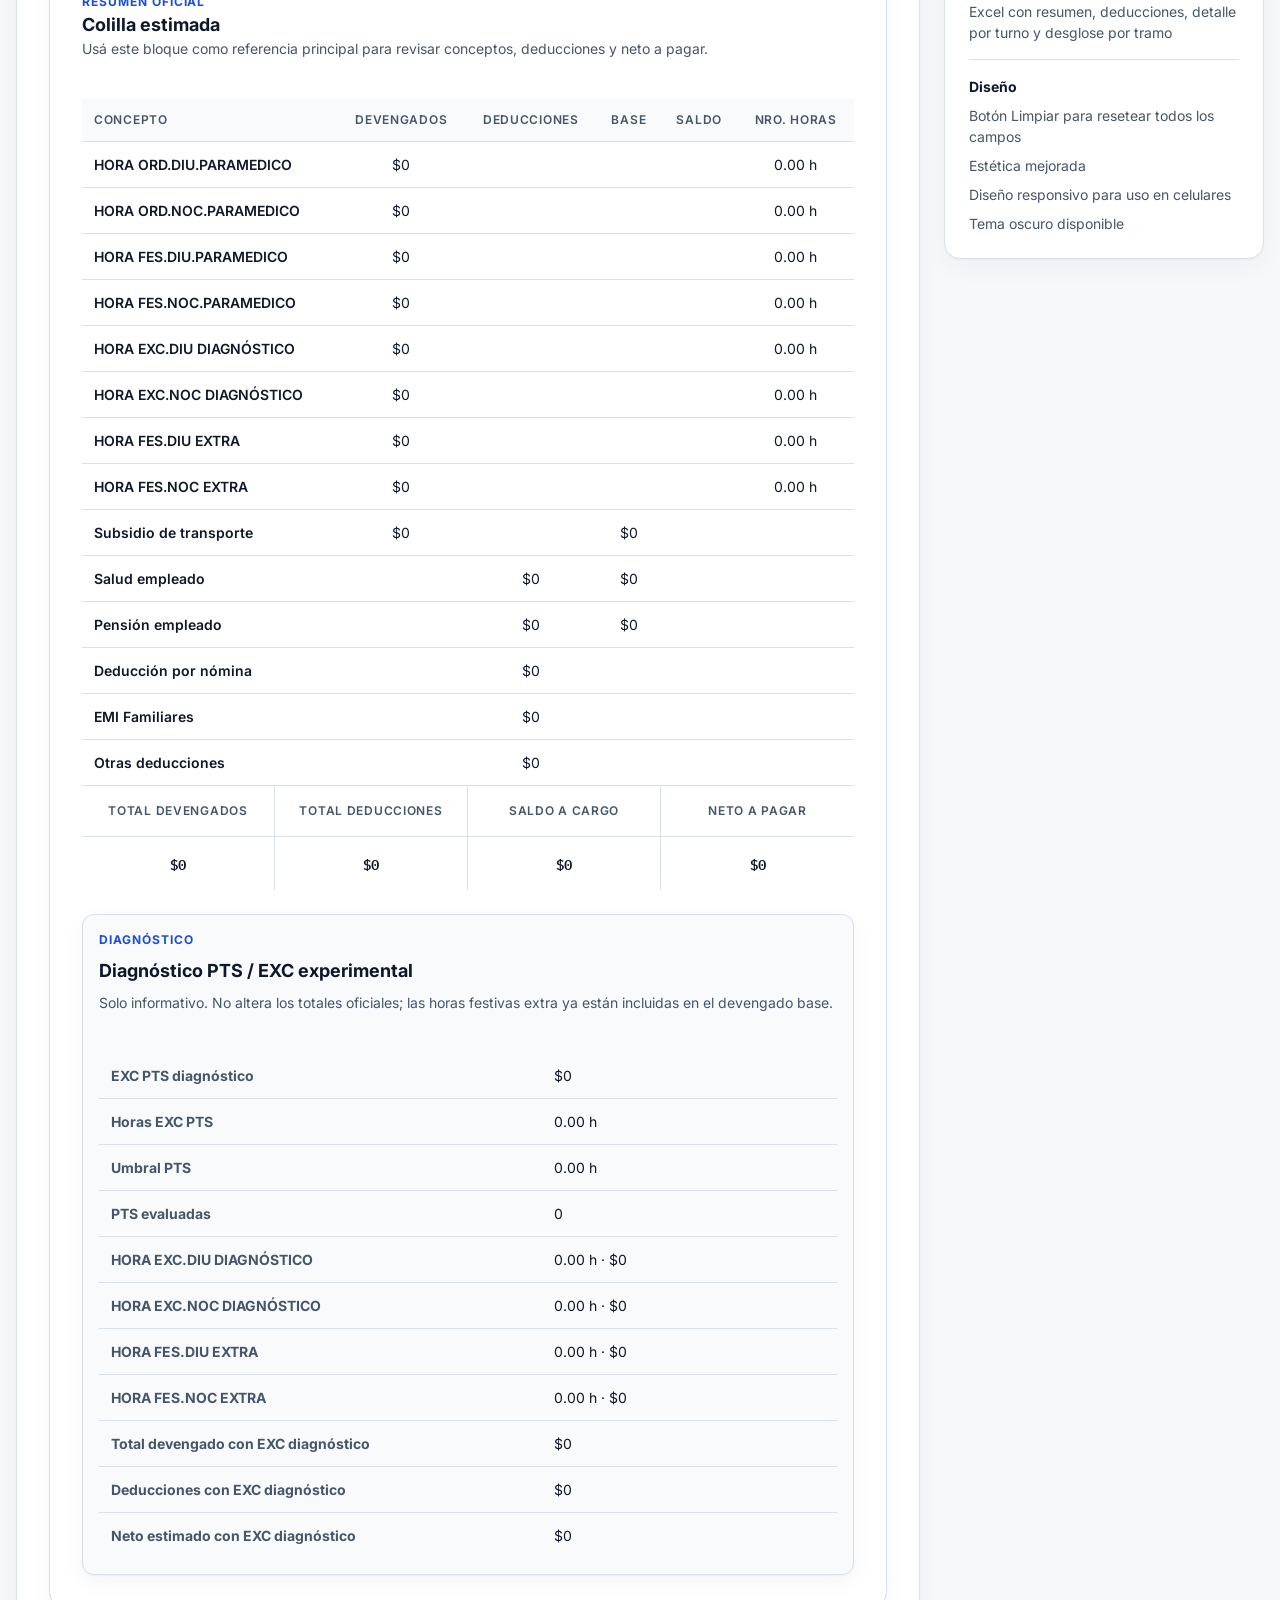
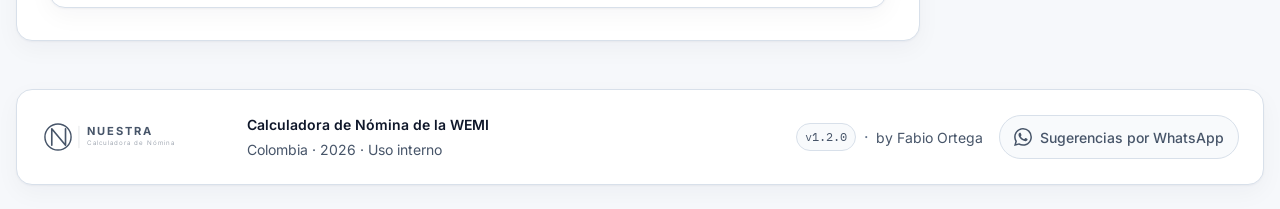
==== commit c55277dc: "feat(ui): redesign payroll calculator interface" ====
--- a/index.html
+++ b/index.html
@@ -40,15 +40,13 @@
             </h1>
             <div class="header__actions">
                 <button id="btn-limpiar" class="btn btn--clear" aria-label="Limpiar todos los campos" title="Limpiar todo">
-                    <span class="btn__icon" aria-hidden="true">🗑️</span>
                     <span class="btn__label">Limpiar</span>
                 </button>
                 <button id="btn-exportar" class="btn btn--export" aria-label="Exportar a Excel" title="Exportar a Excel">
-                    <span class="btn__icon" aria-hidden="true">📥</span>
                     <span class="btn__label">Excel</span>
                 </button>
-                <button id="theme-toggle" class="btn btn--icon" aria-label="Cambiar tema claro/oscuro" title="Cambiar tema">
-                    🌗
+                <button id="theme-toggle" class="btn btn--icon" aria-label="Cambiar tema claro/oscuro" aria-pressed="false" title="Cambiar tema">
+                    <span class="btn__icon" aria-hidden="true">◐</span>
                 </button>
             </div>
         </div>
@@ -73,8 +71,20 @@
                         <span id="total-deducciones" class="summary-panel__subvalue">$0</span>
                     </div>
                     <div class="summary-panel__item">
-                        <span class="summary-panel__label">🚚 Subsidio Transp.</span>
+                        <span class="summary-panel__label">Subsidio transp.</span>
                         <span id="subsidio-transporte-panel" class="summary-panel__subvalue">$0</span>
+                    </div>
+                    <div class="summary-panel__item">
+                        <span class="summary-panel__label">Turnos</span>
+                        <span id="turnos-count" class="summary-panel__subvalue">0</span>
+                    </div>
+                    <div class="summary-panel__item">
+                        <span class="summary-panel__label">Horas</span>
+                        <span id="horas-count" class="summary-panel__subvalue">0</span>
+                    </div>
+                    <div class="summary-panel__item">
+                        <span class="summary-panel__label">Saldo a cargo</span>
+                        <span id="saldo-a-cargo" class="summary-panel__subvalue">$0</span>
                     </div>
                 </div>
             </div>
@@ -83,13 +93,13 @@
         <!-- Banner de Novedades (toggleable) -->
         <div id="news-banner" class="news-banner news-banner--open" aria-label="Novedades">
             <button id="news-banner-toggle" class="news-banner__toggle" aria-expanded="true" aria-controls="news-banner-content">
-                <span class="news-banner__icon">🎉</span>
+                <span class="news-banner__icon" aria-hidden="true"></span>
                 <span class="news-banner__title">Novedades v1.2.0</span>
-                <span class="news-banner__arrow">▼</span>
+                <span class="news-banner__arrow" aria-hidden="true">▼</span>
             </button>
-            <div id="news-banner-content" class="news-banner__content">
-                <div class="news-banner__section">
-                    <h4 class="news-banner__section-title">🧾 Colilla de Nómina</h4>
+            <div id="news-banner-content" class="news-banner__content" role="region" aria-label="Detalle de novedades">
+                <div class="news-banner__section">
+                    <h4 class="news-banner__section-title">Colilla de nómina</h4>
                     <ul class="news-banner__list">
                         <li>Detalle reorganizado como colilla real con conceptos, devengados, deducciones, base, saldo y horas</li>
                         <li>Filas por tipo de hora, EXC, festivos, subsidio y deducciones</li>
@@ -97,14 +107,14 @@
                     </ul>
                 </div>
                 <div class="news-banner__section">
-                    <h4 class="news-banner__section-title">⚡ Autocompletar Turnos</h4>
+                    <h4 class="news-banner__section-title">Autocompletar turnos</h4>
                     <ul class="news-banner__list">
                         <li>Nueva secuencia semanal para completar hora inicio y hora salida según el día</li>
                         <li>Aplicación automática sobre la tabla sin cambiar fechas ni incapacidades</li>
                     </ul>
                 </div>
                 <div class="news-banner__section">
-                    <h4 class="news-banner__section-title">🧮 Cálculos Mejorados</h4>
+                    <h4 class="news-banner__section-title">Cálculos mejorados</h4>
                     <ul class="news-banner__list">
                         <li>Recargo dominical y festivo actualizado al 90% según Ley 2466 de 2025</li>
                         <li>Jornada máxima semanal alineada a 42 horas desde el 15 de julio de 2026</li>
@@ -113,7 +123,7 @@
                     </ul>
                 </div>
                 <div class="news-banner__section">
-                    <h4 class="news-banner__section-title">🧪 Diagnóstico Experimental</h4>
+                    <h4 class="news-banner__section-title">Diagnóstico experimental</h4>
                     <ul class="news-banner__list">
                         <li>Nuevo comparativo de total devengado, deducciones y neto estimado con EXC diagnóstico</li>
                         <li>Detalle visible de horas y valores para EXC diurna, EXC nocturna y extras festivas</li>
@@ -121,13 +131,13 @@
                     </ul>
                 </div>
                 <div class="news-banner__section">
-                    <h4 class="news-banner__section-title">📥 Exportación</h4>
+                    <h4 class="news-banner__section-title">Exportación</h4>
                     <ul class="news-banner__list">
                         <li>Excel con resumen, deducciones, detalle por turno y desglose por tramo</li>
                     </ul>
                 </div>
                 <div class="news-banner__section">
-                    <h4 class="news-banner__section-title">✨ Diseño</h4>
+                    <h4 class="news-banner__section-title">Diseño</h4>
                     <ul class="news-banner__list">
                         <li>Botón Limpiar para resetear todos los campos</li>
                         <li>Estética mejorada</li>
@@ -143,7 +153,7 @@
         <!-- Sección de Turnos -->
         <section class="section section--turnos" aria-labelledby="turnos-heading">
             <div class="section__header">
-                <h2 id="turnos-heading" class="section__title">📅 Turnos</h2>
+                <h2 id="turnos-heading" class="section__title">Turnos</h2>
                 <div class="section__actions">
                     <button id="btn-agregar" class="btn btn--add" aria-label="Agregar turno">
                         + <span id="turno-contador">0</span>
@@ -210,7 +220,7 @@
 
         <!-- Sección de Deducciones -->
         <section class="section section--deducciones" aria-labelledby="deducciones-heading">
-            <h2 id="deducciones-heading" class="section__title">📉 Deducciones</h2>
+            <h2 id="deducciones-heading" class="section__title">Deducciones</h2>
             
             <div class="grid grid--deducciones">
                 <div class="input-group">
@@ -238,37 +248,45 @@
 
         <!-- Sección de Resultados Detallados -->
         <section class="section section--resultados" aria-labelledby="resultados-heading">
-            <h2 id="resultados-heading" class="section__title">📊 Detalle de Nómina</h2>
+            <h2 id="resultados-heading" class="section__title">Detalle de nómina</h2>
+            <p class="section__lede">La colilla estimada queda primero. El diagnóstico experimental se mantiene disponible, pero con menor protagonismo visual.</p>
             
             <div class="resultados-grid">
                 <article class="payslip-panel" aria-label="Colilla de pago estimada">
+                    <header class="payslip-panel__header">
+                        <div>
+                            <p class="payslip-panel__eyebrow">Resumen oficial</p>
+                            <h3 class="payslip-panel__title">Colilla estimada</h3>
+                            <p class="payslip-panel__subtitle">Usá este bloque como referencia principal para revisar conceptos, deducciones y neto a pagar.</p>
+                        </div>
+                    </header>
                     <div class="table-container payslip-table-container">
                         <table class="table table--payslip" aria-label="Detalle de nómina tipo colilla">
                             <thead>
                                 <tr>
-                                    <th scope="col">Concepto</th>
-                                    <th scope="col">Devengados</th>
-                                    <th scope="col">Deducciones</th>
-                                    <th scope="col">Base</th>
-                                    <th scope="col">Saldo</th>
-                                    <th scope="col">Nro. Horas</th>
+                                    <th id="payslip-col-concepto" scope="col">Concepto</th>
+                                    <th id="payslip-col-devengados" scope="col">Devengados</th>
+                                    <th id="payslip-col-deducciones" scope="col">Deducciones</th>
+                                    <th id="payslip-col-base" scope="col">Base</th>
+                                    <th id="payslip-col-saldo" scope="col">Saldo</th>
+                                    <th id="payslip-col-horas" scope="col">Nro. Horas</th>
                                 </tr>
                             </thead>
                             <tbody>
-                                <tr><th scope="row">HORA ORD.DIU.PARAMEDICO</th><td id="segment-ord-diu-devengado">$0</td><td id="segment-ord-diu-deduccion"></td><td id="segment-ord-diu-base"></td><td id="segment-ord-diu-saldo"></td><td id="segment-ord-diu-horas">0.00 h</td></tr>
-                                <tr><th scope="row">HORA ORD.NOC.PARAMEDICO</th><td id="segment-ord-noc-devengado">$0</td><td id="segment-ord-noc-deduccion"></td><td id="segment-ord-noc-base"></td><td id="segment-ord-noc-saldo"></td><td id="segment-ord-noc-horas">0.00 h</td></tr>
-                                <tr><th scope="row">HORA FES.DIU.PARAMEDICO</th><td id="segment-fes-diu-devengado">$0</td><td id="segment-fes-diu-deduccion"></td><td id="segment-fes-diu-base"></td><td id="segment-fes-diu-saldo"></td><td id="segment-fes-diu-horas">0.00 h</td></tr>
-                                <tr><th scope="row">HORA FES.NOC.PARAMEDICO</th><td id="segment-fes-noc-devengado">$0</td><td id="segment-fes-noc-deduccion"></td><td id="segment-fes-noc-base"></td><td id="segment-fes-noc-saldo"></td><td id="segment-fes-noc-horas">0.00 h</td></tr>
-                                <tr><th id="segment-ord-diu-exc-label" scope="row">HORA EXC.DIU DIAGNÓSTICO</th><td id="segment-ord-diu-exc-devengado">$0</td><td id="segment-ord-diu-exc-deduccion"></td><td id="segment-ord-diu-exc-base"></td><td id="segment-ord-diu-exc-saldo"></td><td id="segment-ord-diu-exc-horas">0.00 h</td></tr>
-                                <tr><th id="segment-ord-noc-exc-label" scope="row">HORA EXC.NOC DIAGNÓSTICO</th><td id="segment-ord-noc-exc-devengado">$0</td><td id="segment-ord-noc-exc-deduccion"></td><td id="segment-ord-noc-exc-base"></td><td id="segment-ord-noc-exc-saldo"></td><td id="segment-ord-noc-exc-horas">0.00 h</td></tr>
-                                <tr><th scope="row">HORA FES.DIU EXTRA</th><td id="segment-fes-diu-exc-devengado">$0</td><td id="segment-fes-diu-exc-deduccion"></td><td id="segment-fes-diu-exc-base"></td><td id="segment-fes-diu-exc-saldo"></td><td id="segment-fes-diu-exc-horas">0.00 h</td></tr>
-                                <tr><th scope="row">HORA FES.NOC EXTRA</th><td id="segment-fes-noc-exc-devengado">$0</td><td id="segment-fes-noc-exc-deduccion"></td><td id="segment-fes-noc-exc-base"></td><td id="segment-fes-noc-exc-saldo"></td><td id="segment-fes-noc-exc-horas">0.00 h</td></tr>
-                                <tr><th scope="row">Subsidio de transporte</th><td id="subsidio-transporte">$0</td><td id="subsidio-transporte-deduccion"></td><td id="payslip-subsidy-base">$0</td><td id="payslip-subsidy-balance"></td><td id="subsidio-transporte-hours"></td></tr>
-                                <tr><th scope="row">Salud empleado</th><td></td><td id="payslip-salud-deduction">$0</td><td id="payslip-salud-base">$0</td><td id="payslip-salud-balance"></td><td></td></tr>
-                                <tr><th scope="row">Pensión empleado</th><td></td><td id="payslip-pension-deduction">$0</td><td id="payslip-pension-base">$0</td><td id="payslip-pension-balance"></td><td></td></tr>
-                                <tr><th scope="row">Deducción por nómina</th><td></td><td id="payslip-deduccion-nomina">$0</td><td></td><td id="payslip-deduccion-nomina-balance"></td><td></td></tr>
-                                <tr><th scope="row">EMI Familiares</th><td></td><td id="payslip-deduccion-emi">$0</td><td></td><td id="payslip-deduccion-emi-balance"></td><td></td></tr>
-                                <tr><th scope="row">Otras deducciones</th><td></td><td id="payslip-otras-deducciones">$0</td><td></td><td id="payslip-otras-deducciones-balance"></td><td></td></tr>
+                                <tr><th id="payslip-row-ord-diu" scope="row">HORA ORD.DIU.PARAMEDICO</th><td id="segment-ord-diu-devengado" headers="payslip-row-ord-diu payslip-col-devengados">$0</td><td id="segment-ord-diu-deduccion" headers="payslip-row-ord-diu payslip-col-deducciones"></td><td id="segment-ord-diu-base" headers="payslip-row-ord-diu payslip-col-base"></td><td id="segment-ord-diu-saldo" headers="payslip-row-ord-diu payslip-col-saldo"></td><td id="segment-ord-diu-horas" headers="payslip-row-ord-diu payslip-col-horas">0.00 h</td></tr>
+                                <tr><th id="payslip-row-ord-noc" scope="row">HORA ORD.NOC.PARAMEDICO</th><td id="segment-ord-noc-devengado" headers="payslip-row-ord-noc payslip-col-devengados">$0</td><td id="segment-ord-noc-deduccion" headers="payslip-row-ord-noc payslip-col-deducciones"></td><td id="segment-ord-noc-base" headers="payslip-row-ord-noc payslip-col-base"></td><td id="segment-ord-noc-saldo" headers="payslip-row-ord-noc payslip-col-saldo"></td><td id="segment-ord-noc-horas" headers="payslip-row-ord-noc payslip-col-horas">0.00 h</td></tr>
+                                <tr><th id="payslip-row-fes-diu" scope="row">HORA FES.DIU.PARAMEDICO</th><td id="segment-fes-diu-devengado" headers="payslip-row-fes-diu payslip-col-devengados">$0</td><td id="segment-fes-diu-deduccion" headers="payslip-row-fes-diu payslip-col-deducciones"></td><td id="segment-fes-diu-base" headers="payslip-row-fes-diu payslip-col-base"></td><td id="segment-fes-diu-saldo" headers="payslip-row-fes-diu payslip-col-saldo"></td><td id="segment-fes-diu-horas" headers="payslip-row-fes-diu payslip-col-horas">0.00 h</td></tr>
+                                <tr><th id="payslip-row-fes-noc" scope="row">HORA FES.NOC.PARAMEDICO</th><td id="segment-fes-noc-devengado" headers="payslip-row-fes-noc payslip-col-devengados">$0</td><td id="segment-fes-noc-deduccion" headers="payslip-row-fes-noc payslip-col-deducciones"></td><td id="segment-fes-noc-base" headers="payslip-row-fes-noc payslip-col-base"></td><td id="segment-fes-noc-saldo" headers="payslip-row-fes-noc payslip-col-saldo"></td><td id="segment-fes-noc-horas" headers="payslip-row-fes-noc payslip-col-horas">0.00 h</td></tr>
+                                <tr><th id="segment-ord-diu-exc-label" scope="row">HORA EXC.DIU DIAGNÓSTICO</th><td id="segment-ord-diu-exc-devengado" headers="segment-ord-diu-exc-label payslip-col-devengados">$0</td><td id="segment-ord-diu-exc-deduccion" headers="segment-ord-diu-exc-label payslip-col-deducciones"></td><td id="segment-ord-diu-exc-base" headers="segment-ord-diu-exc-label payslip-col-base"></td><td id="segment-ord-diu-exc-saldo" headers="segment-ord-diu-exc-label payslip-col-saldo"></td><td id="segment-ord-diu-exc-horas" headers="segment-ord-diu-exc-label payslip-col-horas">0.00 h</td></tr>
+                                <tr><th id="segment-ord-noc-exc-label" scope="row">HORA EXC.NOC DIAGNÓSTICO</th><td id="segment-ord-noc-exc-devengado" headers="segment-ord-noc-exc-label payslip-col-devengados">$0</td><td id="segment-ord-noc-exc-deduccion" headers="segment-ord-noc-exc-label payslip-col-deducciones"></td><td id="segment-ord-noc-exc-base" headers="segment-ord-noc-exc-label payslip-col-base"></td><td id="segment-ord-noc-exc-saldo" headers="segment-ord-noc-exc-label payslip-col-saldo"></td><td id="segment-ord-noc-exc-horas" headers="segment-ord-noc-exc-label payslip-col-horas">0.00 h</td></tr>
+                                <tr><th id="payslip-row-fes-diu-exc" scope="row">HORA FES.DIU EXTRA</th><td id="segment-fes-diu-exc-devengado" headers="payslip-row-fes-diu-exc payslip-col-devengados">$0</td><td id="segment-fes-diu-exc-deduccion" headers="payslip-row-fes-diu-exc payslip-col-deducciones"></td><td id="segment-fes-diu-exc-base" headers="payslip-row-fes-diu-exc payslip-col-base"></td><td id="segment-fes-diu-exc-saldo" headers="payslip-row-fes-diu-exc payslip-col-saldo"></td><td id="segment-fes-diu-exc-horas" headers="payslip-row-fes-diu-exc payslip-col-horas">0.00 h</td></tr>
+                                <tr><th id="payslip-row-fes-noc-exc" scope="row">HORA FES.NOC EXTRA</th><td id="segment-fes-noc-exc-devengado" headers="payslip-row-fes-noc-exc payslip-col-devengados">$0</td><td id="segment-fes-noc-exc-deduccion" headers="payslip-row-fes-noc-exc payslip-col-deducciones"></td><td id="segment-fes-noc-exc-base" headers="payslip-row-fes-noc-exc payslip-col-base"></td><td id="segment-fes-noc-exc-saldo" headers="payslip-row-fes-noc-exc payslip-col-saldo"></td><td id="segment-fes-noc-exc-horas" headers="payslip-row-fes-noc-exc payslip-col-horas">0.00 h</td></tr>
+                                <tr><th id="payslip-row-subsidio" scope="row">Subsidio de transporte</th><td id="subsidio-transporte" headers="payslip-row-subsidio payslip-col-devengados">$0</td><td id="subsidio-transporte-deduccion" headers="payslip-row-subsidio payslip-col-deducciones"></td><td id="payslip-subsidy-base" headers="payslip-row-subsidio payslip-col-base">$0</td><td id="payslip-subsidy-balance" headers="payslip-row-subsidio payslip-col-saldo"></td><td id="subsidio-transporte-hours" headers="payslip-row-subsidio payslip-col-horas"></td></tr>
+                                <tr><th id="payslip-row-salud" scope="row">Salud empleado</th><td headers="payslip-row-salud payslip-col-devengados"></td><td id="payslip-salud-deduction" headers="payslip-row-salud payslip-col-deducciones">$0</td><td id="payslip-salud-base" headers="payslip-row-salud payslip-col-base">$0</td><td id="payslip-salud-balance" headers="payslip-row-salud payslip-col-saldo"></td><td headers="payslip-row-salud payslip-col-horas"></td></tr>
+                                <tr><th id="payslip-row-pension" scope="row">Pensión empleado</th><td headers="payslip-row-pension payslip-col-devengados"></td><td id="payslip-pension-deduction" headers="payslip-row-pension payslip-col-deducciones">$0</td><td id="payslip-pension-base" headers="payslip-row-pension payslip-col-base">$0</td><td id="payslip-pension-balance" headers="payslip-row-pension payslip-col-saldo"></td><td headers="payslip-row-pension payslip-col-horas"></td></tr>
+                                <tr><th id="payslip-row-deduccion-nomina" scope="row">Deducción por nómina</th><td headers="payslip-row-deduccion-nomina payslip-col-devengados"></td><td id="payslip-deduccion-nomina" headers="payslip-row-deduccion-nomina payslip-col-deducciones">$0</td><td headers="payslip-row-deduccion-nomina payslip-col-base"></td><td id="payslip-deduccion-nomina-balance" headers="payslip-row-deduccion-nomina payslip-col-saldo"></td><td headers="payslip-row-deduccion-nomina payslip-col-horas"></td></tr>
+                                <tr><th id="payslip-row-deduccion-emi" scope="row">EMI Familiares</th><td headers="payslip-row-deduccion-emi payslip-col-devengados"></td><td id="payslip-deduccion-emi" headers="payslip-row-deduccion-emi payslip-col-deducciones">$0</td><td headers="payslip-row-deduccion-emi payslip-col-base"></td><td id="payslip-deduccion-emi-balance" headers="payslip-row-deduccion-emi payslip-col-saldo"></td><td headers="payslip-row-deduccion-emi payslip-col-horas"></td></tr>
+                                <tr><th id="payslip-row-otras-deducciones" scope="row">Otras deducciones</th><td headers="payslip-row-otras-deducciones payslip-col-devengados"></td><td id="payslip-otras-deducciones" headers="payslip-row-otras-deducciones payslip-col-deducciones">$0</td><td headers="payslip-row-otras-deducciones payslip-col-base"></td><td id="payslip-otras-deducciones-balance" headers="payslip-row-otras-deducciones payslip-col-saldo"></td><td headers="payslip-row-otras-deducciones payslip-col-horas"></td></tr>
                             </tbody>
                             <tfoot>
                                 <tr class="payslip-totals-row">
@@ -291,6 +309,7 @@
 
                     <section class="payslip-diagnostic" aria-labelledby="diagnostic-heading">
                         <div class="payslip-diagnostic__header">
+                            <p class="payslip-diagnostic__eyebrow">Diagnóstico</p>
                             <h4 id="diagnostic-heading" class="payslip-diagnostic__title">Diagnóstico PTS / EXC experimental</h4>
                             <p class="payslip-diagnostic__note">Solo informativo. No altera los totales oficiales; las horas festivas extra ya están incluidas en el devengado base.</p>
                         </div>
@@ -314,11 +333,6 @@
                     </section>
                 </article>
 
-                <!-- <div class="external-link">
-                    <a href="https://kiosko.grupoemi.com/kioskoj/" target="_blank" rel="noopener noreferrer">
-                        📰 Link Kiosko
-                    </a>
-                </div> -->
             </div>
         </section>
     </main>
@@ -356,18 +370,16 @@
                 <span class="footer__divider" aria-hidden="true">·</span>
                 <span class="footer__credit">by Fabio Ortega</span>
             </div>
+            <div class="whatsapp-float-wrapper">
+                <a href="https://wa.me/573502018487?text=Hola%20querido%20compañero%20Fabio,%20tengo%20una%20valiosa%20sugerencia%20para%20nuestra%20Calculadora%20de%20Nomina." target="_blank" rel="noopener noreferrer" class="whatsapp-float" aria-label="Enviar sugerencias por WhatsApp" title="Enviar sugerencias por WhatsApp">
+                    <svg class="whatsapp-float__icon" viewBox="0 0 24 24" fill="currentColor" aria-hidden="true">
+                        <path d="M17.472 14.382c-.297-.149-1.758-.867-2.03-.967-.273-.099-.471-.148-.67.15-.197.297-.767.966-.94 1.164-.173.199-.347.223-.644.075-.297-.15-1.255-.463-2.39-1.475-.883-.788-1.48-1.761-1.653-2.059-.173-.297-.018-.458.13-.606.134-.133.298-.347.446-.52.149-.174.198-.298.298-.497.099-.198.05-.371-.025-.52-.075-.149-.669-1.612-.916-2.207-.242-.579-.487-.5-.669-.51-.173-.008-.371-.01-.57-.01-.198 0-.52.074-.792.372-.272.297-1.04 1.016-1.04 2.479 0 1.462 1.065 2.875 1.213 3.074.149.198 2.096 3.2 5.077 4.487.709.306 1.262.489 1.694.625.712.227 1.36.195 1.871.118.571-.085 1.758-.719 2.006-1.413.248-.694.248-1.289.173-1.413-.074-.124-.272-.198-.57-.347m-5.421 7.403h-.004a9.87 9.87 0 01-5.031-1.378l-.361-.214-3.741.982.998-3.648-.235-.374a9.86 9.86 0 01-1.51-5.26c.001-5.45 4.436-9.884 9.888-9.884 2.64 0 5.122 1.03 6.988 2.898a9.825 9.825 0 012.893 6.994c-.003 5.45-4.437 9.884-9.885 9.884m8.413-18.297A11.815 11.815 0 0012.05 0C5.495 0 .16 5.335.157 11.892c0 2.096.547 4.142 1.588 5.945L.057 24l6.305-1.654a11.882 11.882 0 005.683 1.448h.005c6.554 0 11.89-5.335 11.893-11.893a11.821 11.821 0 00-3.48-8.413Z"/>
+                    </svg>
+                    <span class="whatsapp-float__label">Sugerencias por WhatsApp</span>
+                </a>
+            </div>
         </div>
     </footer>
-
-    <!-- Botón flotante de WhatsApp -->
-    <div class="whatsapp-float-wrapper">
-        <a href="https://wa.me/573502018487?text=Hola%20querido%20compañero%20Fabio,%20tengo%20una%20valiosa%20sugerencia%20para%20nuestra%20Calculadora%20de%20Nomina." target="_blank" rel="noopener noreferrer" class="whatsapp-float" aria-label="Enviar sugerencias por WhatsApp" title="Enviar sugerencias">
-            <svg class="whatsapp-float__icon" viewBox="0 0 24 24" fill="currentColor" aria-hidden="true">
-                <path d="M17.472 14.382c-.297-.149-1.758-.867-2.03-.967-.273-.099-.471-.148-.67.15-.197.297-.767.966-.94 1.164-.173.199-.347.223-.644.075-.297-.15-1.255-.463-2.39-1.475-.883-.788-1.48-1.761-1.653-2.059-.173-.297-.018-.458.13-.606.134-.133.298-.347.446-.52.149-.174.198-.298.298-.497.099-.198.05-.371-.025-.52-.075-.149-.669-1.612-.916-2.207-.242-.579-.487-.5-.669-.51-.173-.008-.371-.01-.57-.01-.198 0-.52.074-.792.372-.272.297-1.04 1.016-1.04 2.479 0 1.462 1.065 2.875 1.213 3.074.149.198 2.096 3.2 5.077 4.487.709.306 1.262.489 1.694.625.712.227 1.36.195 1.871.118.571-.085 1.758-.719 2.006-1.413.248-.694.248-1.289.173-1.413-.074-.124-.272-.198-.57-.347m-5.421 7.403h-.004a9.87 9.87 0 01-5.031-1.378l-.361-.214-3.741.982.998-3.648-.235-.374a9.86 9.86 0 01-1.51-5.26c.001-5.45 4.436-9.884 9.888-9.884 2.64 0 5.122 1.03 6.988 2.898a9.825 9.825 0 012.893 6.994c-.003 5.45-4.437 9.884-9.885 9.884m8.413-18.297A11.815 11.815 0 0012.05 0C5.495 0 .16 5.335.157 11.892c0 2.096.547 4.142 1.588 5.945L.057 24l6.305-1.654a11.882 11.882 0 005.683 1.448h.005c6.554 0 11.89-5.335 11.893-11.893a11.821 11.821 0 00-3.48-8.413Z"/>
-            </svg>
-        </a>
-        <span class="whatsapp-float__label">Sugerencias</span>
-    </div>
 
     <!-- SheetJS para exportación Excel (sin build) -->
     <script src="https://cdn.sheetjs.com/xlsx-0.20.3/package/dist/xlsx.full.min.js"></script>
--- a/styles.css
+++ b/styles.css
@@ -1,132 +1,95 @@
 /* ============================================
-   Calculadora de Nómina - CSS Mobile-First
-   Theme: Light/Dark con Custom Properties
+   Calculadora de Nómina - Calm redesign
    ============================================ */
 
-/* ----------------------
-    CSS Custom Properties
-    ---------------------- */
 :root {
-    /* Colores - Light Theme */
-    --color-primary: #2563eb;
-    --color-primary-hover: #1d4ed8;
-    --color-bg: #f8fafc;
+    color-scheme: light;
+    --color-bg: #f6f8fb;
     --color-surface: #ffffff;
-    --color-surface-elevated: #ffffff;
-    --color-text: #1e293b;
-    --color-text-secondary: #64748b;
-    --color-text-muted: #94a3b8;
-    --color-border: #e2e8f0;
-    --color-border-strong: #cbd5e1;
-    --color-success: #22c55e;
-    --color-success-bg: #dcfce7;
-    --color-warning: #f59e0b;
-    --color-warning-bg: #fef3c7;
-    --color-danger: #ef4444;
-    --color-danger-bg: #fee2e2;
-    
-    /* Colores semánticos para turnos */
-    --color-domingo: #6366f1;          /* Índigo suave */
-    --color-domingo-bg: #e0e7ff;        /* Índigo claro */
-    --color-domingo-border: #c7d2fe;   /* Borde indigo */
-    --color-festivo: #d97706;           /* Ámbar/Dorado suave */
-    --color-festivo-bg: #fef3c7;        /* Ámbar claro */
-    --color-festivo-border: #fcd34d;    /* Borde dorado */
-    
-    /* Espaciado */
-    --spacing-xs: 0.25rem;
-    --spacing-sm: 0.5rem;
-    --spacing-md: 1rem;
-    --spacing-lg: 1.5rem;
-    --spacing-xl: 2rem;
-    --spacing-2xl: 3rem;
-    
-    /* Bordes */
-    --radius-sm: 0.375rem;
-    --radius-md: 0.5rem;
-    --radius-lg: 0.75rem;
-    --radius-xl: 1rem;
-    
-    /* Sombras */
-    --shadow-sm: 0 1px 2px 0 rgb(0 0 0 / 0.05);
-    --shadow-md: 0 4px 6px -1px rgb(0 0 0 / 0.1), 0 2px 4px -2px rgb(0 0 0 / 0.1);
-    --shadow-lg: 0 10px 15px -3px rgb(0 0 0 / 0.1), 0 4px 6px -4px rgb(0 0 0 / 0.1);
-    --shadow-xl: 0 20px 25px -5px rgb(0 0 0 / 0.1), 0 8px 10px -6px rgb(0 0 0 / 0.1);
-    
-    /* Tipografía */
-    --font-sans: 'Inter', system-ui, -apple-system, sans-serif;
-    --font-mono: 'IBM Plex Mono', monospace;
+    --color-surface-muted: #f8fafc;
+    --color-surface-strong: #eef3f8;
+    --color-text: #0f172a;
+    --color-text-secondary: #475569;
+    --color-text-muted: #64748b;
+    --color-border: #d8e0ea;
+    --color-border-strong: #c3cfdb;
+    --color-accent: #1d4ed8;
+    --color-accent-strong: #1e40af;
+    --color-accent-soft: #dbeafe;
+    --color-success: #15803d;
+    --color-success-soft: #dcfce7;
+    --color-warning: #b45309;
+    --color-warning-soft: #fef3c7;
+    --color-danger: #b91c1c;
+    --color-danger-soft: #fee2e2;
+    --color-domingo: #4338ca;
+    --color-domingo-bg: #e0e7ff;
+    --color-domingo-border: #c7d2fe;
+    --color-festivo: #b45309;
+    --color-festivo-bg: #fef3c7;
+    --color-festivo-border: #fcd34d;
+    --space-1: 4px;
+    --space-2: 8px;
+    --space-3: 12px;
+    --space-4: 16px;
+    --space-5: 24px;
+    --space-6: 32px;
+    --space-7: 48px;
+    --radius-sm: 8px;
+    --radius-md: 12px;
+    --radius-lg: 16px;
+    --radius-xl: 20px;
+    --shadow-sm: 0 1px 2px rgb(15 23 42 / 0.04), 0 8px 24px rgb(15 23 42 / 0.04);
+    --shadow-md: 0 8px 32px rgb(15 23 42 / 0.08);
+    --font-sans: 'Inter', system-ui, -apple-system, BlinkMacSystemFont, 'Segoe UI', sans-serif;
+    --font-mono: 'IBM Plex Mono', 'SFMono-Regular', Consolas, monospace;
     --font-size-xs: 0.75rem;
     --font-size-sm: 0.875rem;
     --font-size-base: 1rem;
     --font-size-lg: 1.125rem;
-    --font-size-xl: 1.25rem;
-    --font-size-2xl: 1.5rem;
-    --font-size-3xl: 1.875rem;
-    --font-size-4xl: 2.25rem;
-    
-    /* Layout */
-    --max-width: 1200px;
-    --sidebar-width: 280px;
-    --header-height: 64px;
-    
-    /* Transiciones */
-    --transition-fast: 150ms ease;
-    --transition-normal: 250ms ease;
-    --transition-slow: 350ms ease;
-    
-    /* Z-index */
-    --z-dropdown: 100;
-    --z-sticky: 200;
-    --z-modal: 300;
-    --z-tooltip: 400;
-}
-
-/* Dark Theme */
+    --font-size-xl: 1.375rem;
+    --font-size-2xl: 1.75rem;
+    --transition-fast: 160ms ease-out;
+    --transition-normal: 220ms ease-out;
+    --shell-max: 1440px;
+    --aside-width: 320px;
+    --header-height: 72px;
+    --z-sticky: 40;
+}
+
 [data-theme="dark"] {
-    --color-bg: #0f172a;
-    --color-surface: #1e293b;
-    --color-surface-elevated: #334155;
-    --color-text: #f1f5f9;
-    --color-text-secondary: #94a3b8;
-    --color-text-muted: #64748b;
-    --color-border: #334155;
-    --color-border-strong: #475569;
-    --color-success: #22c55e;
-    --color-success-bg: #14532d;
-    --color-warning: #f59e0b;
-    --color-warning-bg: #78350f;
-    --color-danger: #ef4444;
-    --color-danger-bg: #7f1d1d;
-    
-    /* Colores semánticos para turnos - Dark */
-    --color-domingo: #818cf8;          /* Índigo más brillante en dark */
-    --color-domingo-bg: #312e81;        /* Índigo oscuro */
-    --color-domingo-border: #4338ca;   /* Borde indigo oscuro */
-    --color-festivo: #fbbf24;           /* Ámbar brillante en dark */
-    --color-festivo-bg: #78350f;        /* Ámbar oscuro */
-    --color-festivo-border: #b45309;    /* Borde dorado oscuro */
-    
-    /* Select dark */
-    --select-bg: var(--color-surface);
-    --select-border: var(--color-border-strong);
-    
-    /* Table dark */
-    --table-border: var(--color-border);
-    --table-header-bg: var(--color-surface-elevated);
-    
-    /* Input dark */
-    --input-bg: var(--color-surface);
-    --input-border: var(--color-border-strong);
-    
-    /* Sticky summary gradient dark */
-    --sticky-gradient: linear-gradient(135deg, #1d4ed8 0%, #1e40af 100%);
-}
-
-/* ----------------------
-   Reset y Base
-   ---------------------- */
-*, *::before, *::after {
+    color-scheme: dark;
+    --color-bg: #020617;
+    --color-surface: #0f172a;
+    --color-surface-muted: #111c31;
+    --color-surface-strong: #16233a;
+    --color-text: #e2e8f0;
+    --color-text-secondary: #cbd5e1;
+    --color-text-muted: #94a3b8;
+    --color-border: #243246;
+    --color-border-strong: #334155;
+    --color-accent: #60a5fa;
+    --color-accent-strong: #93c5fd;
+    --color-accent-soft: rgb(96 165 250 / 0.14);
+    --color-success: #4ade80;
+    --color-success-soft: rgb(74 222 128 / 0.14);
+    --color-warning: #fbbf24;
+    --color-warning-soft: rgb(251 191 36 / 0.14);
+    --color-danger: #fca5a5;
+    --color-danger-soft: rgb(252 165 165 / 0.14);
+    --color-domingo: #a5b4fc;
+    --color-domingo-bg: rgb(99 102 241 / 0.15);
+    --color-domingo-border: rgb(129 140 248 / 0.32);
+    --color-festivo: #fdba74;
+    --color-festivo-bg: rgb(245 158 11 / 0.14);
+    --color-festivo-border: rgb(251 191 36 / 0.3);
+    --shadow-sm: 0 1px 2px rgb(2 6 23 / 0.28), 0 12px 32px rgb(2 6 23 / 0.2);
+    --shadow-md: 0 16px 44px rgb(2 6 23 / 0.28);
+}
+
+*,
+*::before,
+*::after {
     box-sizing: border-box;
     margin: 0;
     padding: 0;
@@ -138,37 +101,43 @@
 }
 
 body {
+    min-height: 100vh;
+    background: var(--color-bg);
+    color: var(--color-text);
     font-family: var(--font-sans);
-    font-size: var(--font-size-base);
-    line-height: 1.6;
-    color: var(--color-text);
-    background-color: var(--color-bg);
-    min-height: 100vh;
+    line-height: 1.5;
     -webkit-font-smoothing: antialiased;
     -moz-osx-font-smoothing: grayscale;
 }
 
-/* ----------------------
-   Accesibilidad
-   ---------------------- */
+a {
+    color: inherit;
+}
+
+button,
+input,
+select {
+    font: inherit;
+}
+
 .skip-link {
     position: absolute;
-    top: -40px;
-    left: 0;
-    background: var(--color-primary);
-    color: white;
-    padding: var(--spacing-sm) var(--spacing-md);
-    z-index: 1000;
-    transition: top var(--transition-fast);
+    left: var(--space-4);
+    top: -999px;
+    padding: var(--space-3) var(--space-4);
+    border-radius: var(--radius-sm);
+    background: var(--color-accent);
+    color: #fff;
+    z-index: 999;
 }
 
 .skip-link:focus {
-    top: 0;
+    top: var(--space-4);
 }
 
 :focus-visible {
-    outline: 2px solid var(--color-primary);
-    outline-offset: 2px;
+    outline: 3px solid var(--color-accent);
+    outline-offset: 3px;
 }
 
 .visually-hidden {
@@ -183,369 +152,371 @@
     border: 0;
 }
 
-/* ----------------------
-   Layout
-   ---------------------- */
-body {
-    display: flex;
-    flex-direction: column;
-}
-
-.main {
-    flex: 1;
-    width: 100%;
-    max-width: var(--max-width);
-    margin: 0 auto;
-    padding: 0 var(--spacing-md);
-}
-
-/* ----------------------
-   Header
-   ---------------------- */
+.hidden,
+.empty-state.hidden {
+    display: none;
+}
+
+.header,
+.sidebar-wrapper,
+.main,
+.footer {
+    width: min(100%, calc(var(--shell-max) + (var(--space-5) * 2)));
+    margin-inline: auto;
+}
+
 .header {
-    background-color: var(--color-surface);
-    border-bottom: 1px solid var(--color-border);
-    padding: var(--spacing-sm) var(--spacing-md);
     position: sticky;
     top: 0;
     z-index: var(--z-sticky);
-    box-shadow: var(--shadow-sm);
+    width: 100%;
+    background: color-mix(in srgb, var(--color-bg) 84%, transparent);
+    backdrop-filter: blur(14px);
+    border-bottom: 1px solid color-mix(in srgb, var(--color-border) 88%, transparent);
 }
 
 .header__container {
-    max-width: var(--max-width);
-    margin: 0 auto;
+    width: min(100%, calc(var(--shell-max) + (var(--space-5) * 2)));
+    min-height: var(--header-height);
+    margin-inline: auto;
+    padding: var(--space-3) var(--space-4);
     display: flex;
+    align-items: center;
     justify-content: space-between;
-    align-items: center;
-    gap: var(--spacing-sm);
-    min-height: var(--header-height);
+    gap: var(--space-4);
 }
 
 .header__title {
-    margin: 0;
-    padding: 0;
+    min-width: 0;
     line-height: 1;
-    /* Previene que el título aplaste a los botones */
-    flex-shrink: 1;
+}
+
+.header__logo,
+.footer__logo {
+    display: inline-flex;
+    align-items: center;
     min-width: 0;
-}
-
-/* Logo principal — composición horizontal isotipo + wordmark */
-.header__logo {
-    display: inline-flex;
-    align-items: center;
+    color: var(--color-text);
     text-decoration: none;
-    color: var(--color-text);
-    transition: opacity var(--transition-fast);
     border-radius: var(--radius-sm);
-    /* Permite que el link se encoja en mobile */
-    min-width: 0;
-    flex-shrink: 1;
-}
-
-.header__logo:hover {
-    opacity: 0.75;
-    text-decoration: none;
-}
-
-.header__logo:focus-visible {
-    outline: 2px solid var(--color-primary);
-    outline-offset: 4px;
-}
-
-/* SVG logo — base (todos los breakpoints) */
-.header__logo-svg {
-    /* currentColor hereda de .header__logo → adapta automáticamente a dark/light */
+}
+
+.header__logo-svg,
+.footer__logo-svg {
     display: block;
-    /* Fijamos altura y dejamos que el width salga del aspect ratio del viewBox */
     width: auto;
-    flex-shrink: 1;
-}
-
-/* Logo completo: isotipo + wordmark + descriptor */
+}
+
 .header__logo-svg--full {
-    height: 44px;
+    height: 42px;
     max-width: 260px;
 }
 
-/* Logo compacto (solo isotipo): oculto por defecto */
-.header__logo-svg--compact {
+.header__logo-svg--compact,
+.footer__logo-svg--compact {
     display: none;
+    width: 36px;
     height: 36px;
-    width: 36px;
-}
-
-/* ≤ 480px: Reducir logo completo */
-@media (max-width: 480px) {
-    .header__logo-svg--full {
-        height: 38px;
-        max-width: 200px;
-    }
-}
-
-/* ≤ 360px: Muy pequeño — mostrar solo isotipo, ocultar logo completo */
-@media (max-width: 360px) {
-    .header__logo-svg--full {
-        display: none;
-    }
-
-    .header__logo-svg--compact {
-        display: block;
-    }
-}
-
-/* ≥ 1024px: Desktop — agrandar logo para mayor presencia visual */
-@media (min-width: 1024px) {
-    .header__logo-svg--full {
-        height: 52px;
-        max-width: 300px;
-    }
 }
 
 .header__actions {
     display: flex;
-    gap: var(--spacing-sm);
-    align-items: center;
-    /* Nunca se encoge: los botones tienen prioridad sobre el logo */
+    align-items: center;
+    gap: var(--space-2);
     flex-shrink: 0;
 }
 
-/* ≤ 480px: Compactar los botones del header */
-@media (max-width: 480px) {
-    .header {
-        padding: var(--spacing-xs) var(--spacing-sm);
-    }
-
-    .header__actions {
-        gap: var(--spacing-xs);
-    }
-
-    /* Ocultar labels de texto en botones de acción — queda solo el icono */
-    .header__actions .btn__label {
-        display: none;
-    }
-
-    /* Ajustar padding de los botones que ahora son solo icono */
-    .header__actions .btn--clear,
-    .header__actions .btn--export {
-        padding: var(--spacing-sm);
-        min-width: 40px;
-        min-height: 40px;
-    }
-}
-
-/* ≤ 360px: botones del header ultra compactos */
-@media (max-width: 360px) {
-    .header__actions {
-        gap: 4px;
-    }
-
-    .header__actions .btn--clear,
-    .header__actions .btn--export {
-        padding: var(--spacing-xs);
-        min-width: 36px;
-        min-height: 36px;
-        font-size: 0.75rem;
-    }
-
-    .header__actions .btn--icon {
-        min-width: 36px;
-        min-height: 36px;
-        font-size: var(--font-size-base);
-    }
-}
-
-.btn--export {
-    background-color: var(--color-success);
-    color: white;
-    border-color: var(--color-success);
-}
-
-.btn--export:hover {
-    background-color: #16a34a;
+.btn {
+    min-height: 44px;
+    min-width: 44px;
+    padding: 10px var(--space-4);
+    display: inline-flex;
+    align-items: center;
+    justify-content: center;
+    gap: var(--space-2);
+    border: 1px solid var(--color-border);
+    border-radius: 999px;
+    background: var(--color-surface);
+    color: var(--color-text);
+    font-weight: 600;
+    cursor: pointer;
+    transition: background-color var(--transition-fast), border-color var(--transition-fast), color var(--transition-fast), box-shadow var(--transition-fast);
+}
+
+.btn:hover:not(:disabled) {
+    background: var(--color-surface-muted);
+    border-color: var(--color-border-strong);
+}
+
+.btn:active:not(:disabled) {
+    background: var(--color-surface-strong);
+}
+
+.btn:disabled {
+    cursor: not-allowed;
+    opacity: 0.5;
 }
 
 .btn__icon {
+    display: inline-flex;
+    align-items: center;
+    justify-content: center;
+}
+
+.btn--secondary,
+.btn--export,
+.btn--add {
+    background: var(--color-accent);
+    border-color: var(--color-accent);
+    color: #fff;
+}
+
+.btn--secondary:hover:not(:disabled),
+.btn--export:hover:not(:disabled),
+.btn--add:hover:not(:disabled) {
+    background: var(--color-accent-strong);
+    border-color: var(--color-accent-strong);
+}
+
+.btn--remove {
+    background: var(--color-danger-soft);
+    border-color: color-mix(in srgb, var(--color-danger) 25%, var(--color-border));
+    color: var(--color-danger);
+}
+
+.btn--remove:hover:not(:disabled) {
+    background: color-mix(in srgb, var(--color-danger-soft) 74%, var(--color-surface));
+    border-color: color-mix(in srgb, var(--color-danger) 45%, var(--color-border));
+}
+
+.btn--icon {
+    width: 44px;
+    padding-inline: 0;
+}
+
+.main {
+    display: grid;
+    gap: var(--space-5);
+    padding: var(--space-5) var(--space-4) var(--space-7);
+}
+
+.sidebar-wrapper {
+    display: grid;
+    gap: var(--space-4);
+    padding: var(--space-5) var(--space-4) 0;
+}
+
+.summary-panel,
+.news-banner,
+.section,
+.payslip-panel,
+.payslip-diagnostic,
+.weekly-shift-pattern-panel__day,
+.turno-row,
+.empty-state,
+.date-range-panel {
+    background: var(--color-surface);
+    border: 1px solid var(--color-border);
+    border-radius: var(--radius-lg);
+    box-shadow: var(--shadow-sm);
+}
+
+.summary-panel {
+    padding: var(--space-5);
+}
+
+.summary-panel__content {
+    display: grid;
+    gap: var(--space-5);
+}
+
+.summary-panel__main {
+    display: grid;
+    gap: var(--space-2);
+    padding-bottom: var(--space-5);
+    border-bottom: 1px solid var(--color-border);
+}
+
+.summary-panel__label {
+    font-size: var(--font-size-xs);
+    letter-spacing: 0.08em;
+    text-transform: uppercase;
+    color: var(--color-text-muted);
+}
+
+.summary-panel__value,
+.summary-panel__subvalue,
+.payslip-total-cell,
+.Valor,
+.Horas,
+.numero {
+    font-family: var(--font-mono);
+}
+
+.summary-panel__value {
+    font-size: clamp(1.85rem, 4vw, 2.8rem);
+    font-weight: 700;
+}
+
+.summary-panel__details {
+    display: grid;
+    grid-template-columns: repeat(2, minmax(0, 1fr));
+    gap: var(--space-4);
+}
+
+.summary-panel__item {
+    display: grid;
+    gap: var(--space-1);
+    min-height: 44px;
+}
+
+.summary-panel__subvalue {
+    font-size: 0.95rem;
+    font-weight: 600;
+}
+
+.news-banner {
+    overflow: hidden;
+}
+
+.news-banner__toggle {
+    width: 100%;
+    min-height: 52px;
+    padding: var(--space-4) var(--space-5);
+    display: flex;
+    align-items: center;
+    gap: var(--space-3);
+    border: 0;
+    background: transparent;
+    color: var(--color-text);
+    cursor: pointer;
+    text-align: left;
+    font-weight: 600;
+}
+
+.news-banner__toggle:hover {
+    background: var(--color-surface-muted);
+}
+
+.news-banner__icon {
+    width: 10px;
+    height: 10px;
+    border-radius: 999px;
+    background: var(--color-accent);
     flex-shrink: 0;
 }
 
-.btn--clear {
-    background-color: var(--color-surface);
-    color: var(--color-text);
-    border-color: var(--color-border-strong);
-}
-
-.btn--clear:hover:not(:disabled) {
-    background-color: var(--color-danger-bg);
-    border-color: var(--color-danger);
-    color: var(--color-danger);
-}
-
-.btn--clear:disabled {
-    opacity: 0.5;
-    cursor: not-allowed;
-}
-
-/* ----------------------
-       Sticky Summary - AHORA ES ESTÁTICO
-       ---------------------- */
-.summary-panel {
-    background: linear-gradient(135deg, var(--color-primary) 0%, #1d4ed8 100%);
-    color: white;
-    padding: var(--spacing-md);
-    border-radius: var(--radius-lg);
-    box-shadow: var(--shadow-lg);
-    transition: background var(--transition-normal);
-}
-
-/* Sidebar wrapper - base (mobile) */
-.sidebar-wrapper {
-    width: 100%;
-    max-width: var(--max-width);
-    margin: 0 auto var(--spacing-lg);
+.news-banner__title {
+    flex: 1;
+}
+
+.news-banner__arrow {
+    color: var(--color-text-muted);
+    transition: transform var(--transition-fast);
+}
+
+.news-banner__content {
+    padding: 0 var(--space-5) var(--space-5);
+}
+
+.news-banner--closed .news-banner__content {
+    display: none;
+}
+
+.news-banner--open .news-banner__arrow {
+    transform: rotate(180deg);
+}
+
+.news-banner__section + .news-banner__section {
+    margin-top: var(--space-4);
+    padding-top: var(--space-4);
+    border-top: 1px solid var(--color-border);
+}
+
+.news-banner__section-title {
+    margin-bottom: var(--space-2);
+    font-size: var(--font-size-sm);
+}
+
+.news-banner__list {
+    list-style: none;
+    display: grid;
+    gap: var(--space-2);
+}
+
+.news-banner__list li,
+.date-range-panel__description,
+.date-range-panel__status,
+.payslip-panel__subtitle,
+.payslip-diagnostic__note,
+.empty-state__hint,
+.footer__legal,
+.footer__credit {
+    color: var(--color-text-secondary);
+    font-size: var(--font-size-sm);
+}
+
+.section {
+    padding: var(--space-5);
+}
+
+.section__header {
     display: flex;
-    flex-direction: column;
-    gap: var(--spacing-md);
-}
-
-[data-theme="dark"] .summary-panel {
-    background: linear-gradient(135deg, #1d4ed8 0%, #1e3a8a 100%);
-}
-
-.summary-panel__content {
-    max-width: var(--max-width);
-    margin: 0 auto;
+    align-items: center;
+    justify-content: space-between;
+    gap: var(--space-4);
+    flex-wrap: wrap;
+    margin-bottom: var(--space-5);
+}
+
+.section__title {
+    font-size: var(--font-size-xl);
+    font-weight: 700;
+    letter-spacing: -0.02em;
+}
+
+.section__actions {
     display: flex;
     flex-wrap: wrap;
-    justify-content: space-between;
-    align-items: center;
-    gap: var(--spacing-md);
-}
-
-.summary-panel__main {
-    display: flex;
-    flex-direction: column;
-}
-
-.summary-panel__label {
+    gap: var(--space-2);
+}
+
+.section__lede {
+    margin-bottom: var(--space-5);
+    color: var(--color-text-secondary);
     font-size: var(--font-size-sm);
-    opacity: 0.9;
-    text-transform: uppercase;
-    letter-spacing: 0.05em;
-}
-
-.summary-panel__value {
-    font-family: var(--font-mono);
-    font-size: clamp(1.5rem, 6vw, var(--font-size-3xl));
-    font-weight: 700;
-}
-
-.summary-panel__details {
-    display: flex;
-    flex-wrap: wrap;
-    gap: var(--spacing-md);
-}
-
-.summary-panel__item {
-    display: flex;
-    flex-direction: column;
-    text-align: right;
-}
-
-.summary-panel__subvalue {
-    font-family: var(--font-mono);
-    font-size: var(--font-size-lg);
-    font-weight: 600;
-}
-
-/* ----------------------
-    Secciones
-    ---------------------- */
-.section {
-    background-color: var(--color-surface);
-    border: 1px solid var(--color-border);
-    border-radius: var(--radius-lg);
-    padding: var(--spacing-lg);
-    margin-bottom: var(--spacing-lg);
-    box-shadow: var(--shadow-sm);
-    transition: box-shadow var(--transition-normal);
-}
-
-.section:hover {
-    box-shadow: var(--shadow-md);
-}
-
-.section__header {
-    display: flex;
-    justify-content: space-between;
-    align-items: center;
-    margin-bottom: var(--spacing-md);
-    flex-wrap: wrap;
-    gap: var(--spacing-sm);
-}
-
-.section__title {
-    font-family: var(--font-mono);
+}
+
+.date-range-panel,
+.weekly-shift-pattern-panel {
+    padding: var(--space-4);
+    margin-bottom: var(--space-4);
+}
+
+.date-range-panel__header,
+.payslip-panel__header,
+.payslip-diagnostic__header {
+    display: grid;
+    gap: var(--space-2);
+    margin-bottom: var(--space-4);
+}
+
+.date-range-panel__title,
+.payslip-panel__title,
+.payslip-diagnostic__title {
     font-size: var(--font-size-lg);
     font-weight: 700;
-    color: var(--color-text);
-    display: flex;
-    align-items: center;
-    gap: var(--spacing-sm);
-}
-
-.section__actions {
-    display: flex;
-    gap: var(--spacing-sm);
-}
-
-.date-range-panel {
-    display: flex;
-    flex-direction: column;
-    gap: var(--spacing-md);
-    padding: var(--spacing-md);
-    margin-bottom: var(--spacing-md);
-    border: 1px solid var(--color-border);
-    border-radius: var(--radius-md);
-    background-color: var(--color-bg);
-}
-
-.date-range-panel__header {
-    display: flex;
-    flex-direction: column;
-    gap: var(--spacing-xs);
-}
-
-.date-range-panel__title {
-    font-family: var(--font-mono);
-    font-size: var(--font-size-base);
-    color: var(--color-text);
-}
-
-.date-range-panel__description {
-    font-size: var(--font-size-sm);
-    color: var(--color-text-secondary);
 }
 
 .date-range-panel__controls {
     display: grid;
+    gap: var(--space-4);
     grid-template-columns: repeat(auto-fit, minmax(180px, 1fr));
-    gap: var(--spacing-md);
     align-items: end;
 }
 
-.date-range-panel__button {
-    min-height: 46px;
-}
-
 .date-range-panel__status {
-    min-height: 1.5em;
-    font-size: var(--font-size-sm);
-}
-
-.date-range-panel__status--info {
-    color: var(--color-text-secondary);
+    min-height: 20px;
 }
 
 .date-range-panel__status--success {
@@ -556,149 +527,121 @@
     color: var(--color-danger);
 }
 
-.weekly-shift-pattern-panel {
-    margin-bottom: var(--spacing-md);
-}
-
 .weekly-shift-pattern-panel__controls {
-    display: flex;
-    flex-direction: column;
-    gap: var(--spacing-md);
-}
-
-.weekly-shift-pattern-panel__grid {
+    display: grid;
+    gap: var(--space-4);
+}
+
+.weekly-shift-pattern-panel__grid,
+.grid--deducciones {
     display: grid;
     grid-template-columns: repeat(auto-fit, minmax(220px, 1fr));
-    gap: var(--spacing-md);
+    gap: var(--space-4);
 }
 
 .weekly-shift-pattern-panel__day {
-    display: grid;
-    gap: var(--spacing-sm);
-    padding: var(--spacing-sm);
-    border: 1px solid var(--color-border);
-    border-radius: var(--radius-sm);
-    background-color: var(--color-surface);
+    padding: var(--space-4);
+    display: grid;
+    gap: var(--space-3);
+    border-radius: var(--radius-md);
 }
 
 .weekly-shift-pattern-panel__day-label {
-    font-family: var(--font-mono);
     font-size: var(--font-size-sm);
-    color: var(--color-text);
+    font-weight: 600;
 }
 
 .weekly-shift-pattern-panel__day-fields {
     display: grid;
     grid-template-columns: repeat(2, minmax(0, 1fr));
-    gap: var(--spacing-sm);
+    gap: var(--space-3);
 }
 
 .weekly-shift-pattern-panel__actions {
     display: flex;
     flex-wrap: wrap;
-    gap: var(--spacing-md);
-    align-items: center;
-}
-
-.weekly-shift-pattern-panel__button {
-    min-height: 46px;
-}
-
-@media (max-width: 767px) {
-    .weekly-shift-pattern-panel__day-fields {
-        grid-template-columns: 1fr;
-    }
-}
-
-/* ----------------------
-   Botones
-   ---------------------- */
-.btn {
+    align-items: center;
+    gap: var(--space-4);
+}
+
+.weekly-shift-pattern-panel__button,
+.date-range-panel__button {
+    min-height: 44px;
+}
+
+.input-group {
+    display: grid;
+    gap: var(--space-2);
+}
+
+.input-group__label {
+    font-size: var(--font-size-sm);
+    font-weight: 500;
+}
+
+.input-group__input,
+select,
+input[type="date"] {
+    width: 100%;
+    min-height: 44px;
+    padding: 10px 12px;
+    border: 1px solid var(--color-border);
+    border-radius: var(--radius-sm);
+    background: var(--color-surface);
+    color: var(--color-text);
     font-family: var(--font-mono);
-    font-size: var(--font-size-sm);
-    font-weight: 600;
-    padding: var(--spacing-sm) var(--spacing-md);
-    border: 2px solid var(--color-border-strong);
-    border-radius: var(--radius-md);
-    background-color: var(--color-surface);
-    color: var(--color-text);
-    cursor: pointer;
-    transition: all var(--transition-fast);
-    display: inline-flex;
-    align-items: center;
-    justify-content: center;
-    gap: var(--spacing-xs);
-}
-
-.btn:hover {
-    background-color: var(--color-bg);
-    transform: translateY(-1px);
-    box-shadow: var(--shadow-md);
-}
-
-.btn:active {
-    transform: translateY(0);
-    box-shadow: none;
-}
-
-.btn:disabled {
+    transition: border-color var(--transition-fast), box-shadow var(--transition-fast), background-color var(--transition-fast);
+}
+
+.input-group__input:hover,
+select:hover,
+input[type="date"]:hover {
+    border-color: var(--color-border-strong);
+}
+
+.input-group__input:focus,
+select:focus,
+input[type="date"]:focus {
+    outline: none;
+    border-color: var(--color-accent);
+    box-shadow: 0 0 0 4px color-mix(in srgb, var(--color-accent) 16%, transparent);
+}
+
+.input-group__input:disabled,
+select:disabled,
+input[type="date"]:disabled {
     opacity: 0.6;
     cursor: not-allowed;
-    transform: none;
-    box-shadow: none;
-}
-
-.btn:disabled:hover {
-    background-color: var(--color-surface);
-    transform: none;
-    box-shadow: none;
-}
-
-.btn--add {
-    background-color: var(--color-success);
-    color: white;
-    border-color: var(--color-success);
-}
-
-.btn--add:hover {
-    background-color: #16a34a;
-}
-
-.btn--remove {
-    background-color: var(--color-danger);
-    color: white;
-    border-color: var(--color-danger);
-}
-
-.btn--remove:hover {
-    background-color: #dc2626;
-}
-
-.btn--secondary {
-    background-color: var(--color-primary);
-    color: white;
-    border-color: var(--color-primary);
-}
-
-.btn--secondary:hover {
-    background-color: var(--color-primary-hover);
-}
-
-.btn--icon {
-    padding: var(--spacing-sm);
-    font-size: var(--font-size-xl);
-    min-width: 44px;
-    min-height: 44px;
-}
-
-/* ----------------------
-   Tablas
-   ---------------------- */
+    background: var(--color-surface-muted);
+}
+
+.input-group__input--valid {
+    border-color: color-mix(in srgb, var(--color-success) 45%, var(--color-border));
+    background: color-mix(in srgb, var(--color-success-soft) 22%, var(--color-surface));
+}
+
+.input-group__input--invalid,
+.input-group__input--error {
+    border-color: color-mix(in srgb, var(--color-danger) 55%, var(--color-border));
+    background: color-mix(in srgb, var(--color-danger-soft) 28%, var(--color-surface));
+}
+
+.input-group__error {
+    min-height: 18px;
+    font-size: var(--font-size-xs);
+    color: var(--color-danger);
+}
+
+input[type="checkbox"] {
+    width: 20px;
+    height: 20px;
+    accent-color: var(--color-accent);
+    cursor: pointer;
+}
+
 .table-container {
     overflow-x: auto;
     -webkit-overflow-scrolling: touch;
-    margin: 0 calc(var(--spacing-md) * -1);
-    padding: 0 var(--spacing-md);
 }
 
 .table {
@@ -709,87 +652,86 @@
 
 .table th,
 .table td {
-    padding: var(--spacing-sm) var(--spacing-md);
+    padding: var(--space-3);
+    border-bottom: 1px solid var(--color-border);
     text-align: center;
-    border: 1px solid var(--color-border);
-}
-
-.table th {
-    background-color: var(--color-surface-elevated);
+    vertical-align: middle;
+}
+
+.table thead th {
+    background: var(--color-surface-muted);
+    color: var(--color-text-secondary);
+    font-size: var(--font-size-xs);
+    letter-spacing: 0.06em;
+    text-transform: uppercase;
     font-weight: 600;
-    color: var(--color-text);
+}
+
+.table tbody tr:last-child td,
+.table tbody tr:last-child th {
+    border-bottom: 0;
+}
+
+.table tbody tr:hover {
+    background: color-mix(in srgb, var(--color-accent-soft) 32%, var(--color-surface));
+}
+
+.cajas,
+.opciones,
+.Valor,
+.Horas,
+.numero,
+.payslip-total-cell {
     font-family: var(--font-mono);
 }
 
-.table tbody tr {
-    transition: background-color var(--transition-fast);
-}
-
-.table tbody tr:hover {
-    background-color: var(--color-bg);
-}
-
-/* Table row states */
-.table__row--domingo {
-    background-color: var(--color-warning-bg) !important;
-}
-
-.table__row--festivo {
-    background-color: var(--color-danger-bg) !important;
-}
-
-.table__row--total {
-    font-weight: 700;
-    background-color: var(--color-surface-elevated);
-}
-
-/* ----------------------
-     Turnos Semánticos (Domingo/Festivo)
-     ---------------------- */
-
-/* Contenedor interno de la celda Día - estructura vertical */
+.turno-row--rest {
+    opacity: 0.45;
+}
+
 .turno-dia__nombre {
     display: block;
     font-weight: 600;
 }
 
 .turno-dia__estado {
-    display: block;
+    display: inline-flex;
+    align-items: center;
+    justify-content: center;
+    margin-top: var(--space-1);
+    padding: 2px 8px;
+    border-radius: 999px;
+    font-size: 0.6875rem;
+    font-weight: 600;
+    letter-spacing: 0.04em;
+    text-transform: uppercase;
     font-family: var(--font-mono);
-    font-size: 0.625rem;
-    font-weight: 600;
-    padding: 2px 4px;
-    border-radius: 3px;
-    margin-top: 2px;
-    text-transform: uppercase;
-    letter-spacing: 0.03em;
-    text-align: center;
 }
 
 .turno-dia__estado--domingo {
-    background-color: var(--color-domingo-bg);
     color: var(--color-domingo);
+    background: var(--color-domingo-bg);
     border: 1px solid var(--color-domingo-border);
 }
 
 .turno-dia__estado--festivo {
-    background-color: var(--color-festivo-bg);
     color: var(--color-festivo);
+    background: var(--color-festivo-bg);
     border: 1px solid var(--color-festivo-border);
 }
 
 .turno-dia__estado--domingo-festivo {
-    background: linear-gradient(135deg, var(--color-domingo-bg) 50%, var(--color-festivo-bg) 50%);
     color: var(--color-text);
-    border: 1px solid var(--color-domingo-border);
-}
-
-/* Borde lateral interno en la celda del día (no en la fila) */
+    background: linear-gradient(90deg, var(--color-domingo-bg), var(--color-festivo-bg));
+    border: 1px solid color-mix(in srgb, var(--color-domingo-border) 50%, var(--color-festivo-border));
+}
+
 .turno-dia--domingo,
 .turno-dia--festivo,
 .turno-dia--domingo-festivo {
     position: relative;
-    padding-left: var(--spacing-md) !important;
+    text-align: left;
+    padding-left: var(--space-4) !important;
 }
 
 .turno-dia--domingo::before,
@@ -798,1073 +740,470 @@
     content: '';
     position: absolute;
     left: 0;
-    top: 0;
-    bottom: 0;
+    top: 10px;
+    bottom: 10px;
     width: 3px;
-    border-radius: 3px 0 0 3px;
+    border-radius: 999px;
 }
 
 .turno-dia--domingo::before {
-    background-color: var(--color-domingo);
+    background: var(--color-domingo);
 }
 
 .turno-dia--festivo::before {
-    background-color: var(--color-festivo);
+    background: var(--color-festivo);
 }
 
 .turno-dia--domingo-festivo::before {
-    background: linear-gradient(180deg, var(--color-domingo) 50%, var(--color-festivo) 50%);
-}
-
-/* Fila de turno con clase semántica - se mantiene para referencia pero el acento visual ahora está en la celda */
-.turno--domingo,
-.turno--festivo,
-.turno--domingo-festivo {
-    /* El borde lateral ahora está en la celda del día via .turno-dia--* */
-    /* Esta clase se mantiene por si se necesita para otros estilos de fila */
-}
-
-/* Mobile: Responsive table — cada fila se convierte en una card */
-@media (max-width: 768px) {
-    /* Ocultar encabezados de la tabla de turnos */
+    background: linear-gradient(180deg, var(--color-domingo), var(--color-festivo));
+}
+
+.empty-state {
+    display: grid;
+    place-items: center;
+    gap: var(--space-2);
+    padding: var(--space-6);
+    text-align: center;
+    background: var(--color-surface-muted);
+    border-style: dashed;
+}
+
+.empty-state__icon {
+    width: 40px;
+    height: 40px;
+    border-radius: 999px;
+    background: var(--color-accent-soft);
+    position: relative;
+}
+
+.empty-state__icon::after {
+    content: '';
+    position: absolute;
+    inset: 11px;
+    border: 2px solid var(--color-accent);
+    border-radius: 6px;
+}
+
+.empty-state__title {
+    font-size: var(--font-size-base);
+    font-weight: 600;
+}
+
+.resultados-grid,
+.payslip-panel,
+.payslip-diagnostic {
+    display: grid;
+    gap: var(--space-5);
+}
+
+.payslip-panel {
+    padding: var(--space-5);
+}
+
+.payslip-panel__eyebrow,
+.payslip-diagnostic__eyebrow {
+    color: var(--color-accent);
+    font-size: var(--font-size-xs);
+    font-weight: 700;
+    letter-spacing: 0.08em;
+    text-transform: uppercase;
+}
+
+.table--payslip th:first-child,
+.table--payslip td:first-child,
+.table--diagnostic th,
+.table--diagnostic td {
+    text-align: left;
+}
+
+.table--payslip tbody th {
+    font-weight: 600;
+    background: transparent;
+}
+
+.table--payslip tfoot td {
+    padding: 0;
+    border-bottom: 0;
+}
+
+.payslip-totals-grid {
+    display: grid;
+    grid-template-columns: repeat(4, minmax(150px, 1fr));
+}
+
+.payslip-total-cell {
+    padding: var(--space-4);
+    border-right: 1px solid var(--color-border);
+    border-top: 1px solid var(--color-border);
+    text-align: center;
+    font-weight: 600;
+}
+
+.payslip-total-cell:nth-child(4n) {
+    border-right: 0;
+}
+
+.payslip-total-cell--label {
+    font-family: var(--font-sans);
+    color: var(--color-text-secondary);
+    font-size: var(--font-size-xs);
+    letter-spacing: 0.06em;
+    text-transform: uppercase;
+}
+
+.payslip-diagnostic {
+    padding: var(--space-4);
+    background: var(--color-surface-muted);
+    border-radius: var(--radius-md);
+}
+
+.table--diagnostic th {
+    width: 60%;
+    color: var(--color-text-secondary);
+    background: transparent;
+}
+
+.footer {
+    padding: 0 var(--space-4) var(--space-5);
+}
+
+.footer__container {
+    display: grid;
+    gap: var(--space-4);
+    padding: var(--space-5);
+    background: var(--color-surface);
+    border: 1px solid var(--color-border);
+    border-radius: var(--radius-lg);
+    box-shadow: var(--shadow-sm);
+    align-items: center;
+}
+
+.footer__brand {
+    display: flex;
+    align-items: center;
+}
+
+.footer__logo {
+    color: var(--color-text-secondary);
+}
+
+.footer__logo-svg--full {
+    height: 34px;
+    max-width: 220px;
+}
+
+.footer__info {
+    display: grid;
+    gap: var(--space-1);
+}
+
+.footer__tagline {
+    font-size: var(--font-size-sm);
+    font-weight: 600;
+}
+
+.footer__meta {
+    display: flex;
+    flex-wrap: wrap;
+    align-items: center;
+    gap: var(--space-2);
+}
+
+.footer__version {
+    padding: 4px 8px;
+    border: 1px solid var(--color-border);
+    border-radius: 999px;
+    background: var(--color-surface-muted);
+    color: var(--color-text-secondary);
+    font-family: var(--font-mono);
+    font-size: var(--font-size-xs);
+}
+
+.footer__divider {
+    color: var(--color-text-muted);
+}
+
+.whatsapp-float-wrapper {
+    display: inline-flex;
+    align-items: center;
+}
+
+.whatsapp-float {
+    min-height: 44px;
+    padding: 10px 14px;
+    display: inline-flex;
+    align-items: center;
+    gap: var(--space-2);
+    border-radius: 999px;
+    border: 1px solid var(--color-border);
+    background: var(--color-surface-muted);
+    color: var(--color-text-secondary);
+    text-decoration: none;
+    transition: background-color var(--transition-fast), border-color var(--transition-fast), color var(--transition-fast);
+}
+
+.whatsapp-float:hover {
+    background: var(--color-surface-strong);
+    border-color: var(--color-border-strong);
+    color: var(--color-text);
+}
+
+.whatsapp-float__icon {
+    width: 18px;
+    height: 18px;
+}
+
+.whatsapp-float__label {
+    font-size: var(--font-size-sm);
+    font-weight: 500;
+}
+
+@media (max-width: 767px) {
+    .header__actions .btn__label {
+        display: none;
+    }
+
+    .header__container,
+    .sidebar-wrapper,
+    .main,
+    .footer {
+        padding-inline: var(--space-3);
+    }
+
+    .header__logo-svg--full,
+    .footer__logo-svg--full {
+        max-width: 200px;
+    }
+
+    .weekly-shift-pattern-panel__day-fields {
+        grid-template-columns: 1fr;
+    }
+
     .table--turnos thead {
         display: none;
     }
 
-    /* Cada fila se convierte en un bloque card */
-    .turno-row {
+    .table--turnos,
+    .table--turnos tbody,
+    .table--turnos tr,
+    .table--turnos td,
+    .table--payslip,
+    .table--payslip thead,
+    .table--payslip tbody,
+    .table--payslip tr,
+    .table--payslip th,
+    .table--payslip td,
+    .table--diagnostic,
+    .table--diagnostic tbody,
+    .table--diagnostic tr,
+    .table--diagnostic th,
+    .table--diagnostic td {
         display: block;
-        background-color: var(--color-surface);
+        width: 100%;
+    }
+
+    .table--turnos tbody,
+    .table--payslip tbody {
+        display: grid;
+        gap: var(--space-3);
+    }
+
+    .turno-row,
+    .table--payslip tbody tr,
+    .table--diagnostic tbody tr {
+        padding: var(--space-4);
         border: 1px solid var(--color-border);
         border-radius: var(--radius-md);
-        padding: var(--spacing-md);
-        margin-bottom: var(--spacing-sm);
-        box-shadow: var(--shadow-sm);
-        position: relative;
-        overflow: hidden;
-    }
-
-    /* Cada celda se convierte en una fila label + valor */
-    .turno-row td {
+        background: var(--color-surface);
+    }
+
+    .turno-row td,
+    .table--payslip tbody td,
+    .table--diagnostic td {
         display: flex;
+        align-items: center;
         justify-content: space-between;
-        align-items: center;
-        padding: var(--spacing-xs) 0;
-        border: none;
+        gap: var(--space-3);
+        padding: var(--space-2) 0;
+        border-bottom: 1px solid var(--color-border);
         text-align: right;
     }
 
-    /* El pseudo-elemento muestra el data-label como etiqueta izquierda */
+    .turno-row td:last-child,
+    .table--payslip tbody td:last-child,
+    .table--diagnostic td:last-child {
+        border-bottom: 0;
+    }
+
+    .turno-row td::before,
+    .table--payslip tbody td::before,
+    .table--diagnostic td::before {
+        flex-shrink: 0;
+        color: var(--color-text-muted);
+        font-size: var(--font-size-xs);
+        font-weight: 600;
+        letter-spacing: 0.05em;
+        text-transform: uppercase;
+    }
+
     .turno-row td::before {
         content: attr(data-label);
-        font-size: var(--font-size-xs);
-        color: var(--color-text-secondary);
-        font-weight: 600;
-        text-transform: uppercase;
-        letter-spacing: 0.04em;
-        margin-right: var(--spacing-sm);
+    }
+
+    .turno-row td:first-child {
+        display: block;
+        text-align: left;
+        padding-top: 0;
+    }
+
+    .turno-row td:first-child::before {
+        display: none;
+    }
+
+    .table--payslip thead {
+        position: absolute;
+        width: 1px;
+        height: 1px;
+        padding: 0;
+        margin: -1px;
+        overflow: hidden;
+        clip: rect(0, 0, 0, 0);
         white-space: nowrap;
-        flex-shrink: 0;
-        pointer-events: none;
-    }
-
-    /* Separador visual entre celdas */
-    .turno-row td + td {
-        border-top: 1px solid var(--color-border);
-        padding-top: var(--spacing-xs);
-    }
-
-    /* Celda del día: destacada arriba como header de la card */
-    .turno-row td:first-child {
-        font-weight: 600;
-        margin-bottom: var(--spacing-xs);
+        border: 0;
+    }
+
+    .table--payslip thead th {
+        padding: 0;
+        border: 0;
+    }
+
+    .table--payslip tbody th,
+    .table--diagnostic th {
+        padding: 0 0 var(--space-3);
         border-bottom: 1px solid var(--color-border);
-        padding-bottom: var(--spacing-xs);
-        border-top: none;
-    }
-
-}
-
-/* ----------------------
-   Inputs
-   ---------------------- */
-.input-group {
-    display: flex;
-    flex-direction: column;
-    gap: var(--spacing-xs);
-}
-
-.input-group__label {
-    font-size: var(--font-size-sm);
-    font-weight: 500;
-    color: var(--color-text);
-}
-
-.input-group__input {
-    font-family: var(--font-mono);
-    font-size: var(--font-size-base);
-    padding: var(--spacing-sm) var(--spacing-md);
-    border: 2px solid var(--color-border);
-    border-radius: var(--radius-md);
-    background-color: var(--color-surface);
-    color: var(--color-text);
-    transition: all var(--transition-fast);
-    width: 100%;
-}
-
-.input-group__input:focus {
-    border-color: var(--color-primary);
-    box-shadow: 0 0 0 3px rgba(37, 99, 235, 0.1);
-    outline: none;
-}
-
-.input-group__input:disabled {
-    background-color: var(--color-bg);
-    cursor: not-allowed;
-    opacity: 0.6;
-}
-
-/* Input states */
-.input-group__input--valid {
-    border-color: var(--color-success);
-}
-
-.input-group__input--invalid {
-    border-color: var(--color-danger);
-    background-color: var(--color-danger-bg);
-}
-
-.input-group__help {
-    font-size: var(--font-size-xs);
-    color: var(--color-text-secondary);
-}
-
-.input-group__error {
-    font-size: var(--font-size-xs);
-    color: var(--color-danger);
-    min-height: 1.2em;
-}
-
-/* ----------------------
-   Grid Layouts
-   ---------------------- */
-.grid {
-    display: grid;
-    gap: var(--spacing-md);
-}
-
-.grid--deducciones {
-    grid-template-columns: repeat(auto-fit, minmax(200px, 1fr));
-}
-
-/* ----------------------
-    Resultados
-    ---------------------- */
-.resultados-grid {
-    display: flex;
-    flex-direction: column;
-    gap: var(--spacing-xl);
-}
-
-.payslip-panel {
-    background: linear-gradient(180deg, var(--color-surface) 0%, var(--color-bg) 100%);
-    border: 1px solid var(--color-border);
-    border-radius: var(--radius-lg);
-    padding: var(--spacing-lg);
-    display: flex;
-    flex-direction: column;
-    gap: var(--spacing-lg);
-    box-shadow: var(--shadow-sm);
-}
-
-.payslip-panel__header,
-.payslip-summary-grid {
-    display: grid;
-    gap: var(--spacing-lg);
-}
-
-.payslip-panel__eyebrow,
-.payslip-diagnostic__eyebrow {
-    margin: 0 0 var(--spacing-xs);
-    color: var(--color-primary);
-    font-size: var(--font-size-xs);
-    text-transform: uppercase;
-    letter-spacing: 0.08em;
-    font-weight: 700;
-}
-
-.payslip-panel__title,
-.payslip-diagnostic__title {
-    margin: 0;
-    font-size: var(--font-size-2xl);
-}
-
-.payslip-panel__subtitle,
-.payslip-diagnostic__note {
-    margin: var(--spacing-xs) 0 0;
-    color: var(--color-text-secondary);
-    font-size: var(--font-size-sm);
-}
-
-.payslip-panel__meta {
-    display: grid;
-    grid-template-columns: repeat(auto-fit, minmax(150px, 1fr));
-    gap: var(--spacing-sm);
-}
-
-.payslip-meta-card,
-.payslip-card,
-.payslip-diagnostic {
-    background-color: var(--color-surface-elevated);
-    border: 1px solid var(--color-border);
-    border-radius: var(--radius-md);
-}
-
-.payslip-meta-card {
-    padding: var(--spacing-sm) var(--spacing-md);
-}
-
-.payslip-meta-card__label,
-.payslip-card__title {
-    display: block;
-    color: var(--color-text-secondary);
-    font-size: var(--font-size-xs);
-    text-transform: uppercase;
-    letter-spacing: 0.05em;
-}
-
-.payslip-meta-card__value,
-.payslip-details dd {
-    font-family: var(--font-mono);
-    color: var(--color-text);
-}
-
-.payslip-card {
-    padding: var(--spacing-md);
-}
-
-.payslip-card__title {
-    margin-bottom: var(--spacing-md);
-}
-
-.payslip-details {
-    display: grid;
-    grid-template-columns: repeat(auto-fit, minmax(160px, 1fr));
-    gap: var(--spacing-md);
-    margin: 0;
-}
-
-.payslip-details--compact {
-    grid-template-columns: repeat(auto-fit, minmax(140px, 1fr));
-}
-
-.payslip-details__item {
-    display: grid;
-    gap: var(--spacing-xs);
-}
-
-.payslip-details dt {
-    color: var(--color-text-secondary);
-    font-size: var(--font-size-xs);
-}
-
-.payslip-details dd {
-    margin: 0;
-    font-size: var(--font-size-sm);
-    font-weight: 700;
-}
-
-.payslip-table-container,
-.payslip-diagnostic__table-wrap {
-    margin: 0;
-    padding: 0;
-}
-
-.table--payslip {
-    min-width: 760px;
-}
-
-.table--payslip th:first-child,
-.table--payslip td:first-child,
-.table--diagnostic th {
-    text-align: left;
-}
-
-.table--payslip tfoot th,
-.table--payslip tfoot td {
-    background-color: var(--color-surface-elevated);
-    font-weight: 700;
-}
-
-.table--payslip .payslip-totals-row > td {
-    padding: 0;
-}
-
-.payslip-totals-grid {
-    display: grid;
-    grid-template-columns: repeat(4, minmax(150px, 1fr));
-}
-
-.payslip-total-cell {
-    padding: var(--spacing-sm) var(--spacing-md);
-    text-align: center;
-    border-right: 1px solid var(--color-border);
-    border-bottom: 1px solid var(--color-border);
-    font-family: var(--font-mono);
-    font-weight: 500;
-}
-
-.payslip-total-cell:nth-child(4n) {
-    border-right: 0;
-}
-
-.payslip-total-cell:nth-last-child(-n + 4) {
-    border-bottom: 0;
-}
-
-.payslip-total-cell--label {
-    font-family: var(--font-sans);
-    font-weight: 700;
-}
-
-.payslip-diagnostic {
-    padding: var(--spacing-md);
-}
-
-.payslip-diagnostic__header {
-    display: flex;
-    justify-content: space-between;
-    gap: var(--spacing-md);
-    align-items: start;
-    margin-bottom: var(--spacing-md);
-}
-
-.table--diagnostic th {
-    width: 60%;
-}
-
-/* ----------------------
-    Estados Vacíos
-    ---------------------- */
-.empty-state {
-    text-align: center;
-    padding: var(--spacing-xl);
-    color: var(--color-text-secondary);
-    background-color: var(--color-bg);
-    border: 2px dashed var(--color-border);
-    border-radius: var(--radius-lg);
-    transition: opacity var(--transition-normal), transform var(--transition-normal);
-}
-
-.empty-state.hidden,
-.hidden {
-    display: none;
-}
-
-.empty-state__icon {
-    font-size: 3rem;
-    margin-bottom: var(--spacing-md);
-    animation: bounce 2s infinite;
-}
-
-@keyframes bounce {
-    0%, 20%, 50%, 80%, 100% {
-        transform: translateY(0);
-    }
-    40% {
-        transform: translateY(-10px);
-    }
-    60% {
-        transform: translateY(-5px);
-    }
-}
-
-.empty-state__title {
-    font-size: var(--font-size-lg);
-    font-weight: 600;
-    color: var(--color-text);
-    margin-bottom: var(--spacing-sm);
-}
-
-.empty-state__hint {
-    font-size: var(--font-size-sm);
-    color: var(--color-text-muted);
-}
-
-/* ----------------------
-    Footer
-    ---------------------- */
-.footer {
-    background-color: var(--color-surface);
-    border-top: 1px solid var(--color-border);
-    padding: var(--spacing-lg) var(--spacing-md);
-    margin-top: auto;
-}
-
-.footer__container {
-    max-width: var(--max-width);
-    margin: 0 auto;
-    display: flex;
-    flex-direction: column;
-    align-items: center;
-    gap: var(--spacing-md);
-    text-align: center;
-}
-
-/* Brand / Logo */
-.footer__brand {
-    display: flex;
-    align-items: center;
-    justify-content: center;
-}
-
-.footer__logo {
-    display: inline-flex;
-    align-items: center;
-    text-decoration: none;
-    color: var(--color-text-secondary);
-    transition: color var(--transition-fast), opacity var(--transition-fast);
-    border-radius: var(--radius-sm);
-    min-width: 0;
-}
-
-.footer__logo:hover {
-    color: var(--color-text);
-    opacity: 0.85;
-    text-decoration: none;
-}
-
-.footer__logo:focus-visible {
-    outline: 2px solid var(--color-primary);
-    outline-offset: 4px;
-}
-
-.footer__logo-svg {
-    display: block;
-    width: auto;
-    flex-shrink: 1;
-}
-
-.footer__logo-svg--full {
-    height: 36px;
-    max-width: 220px;
-    opacity: 0.7;
-    transition: opacity var(--transition-fast);
-}
-
-.footer__logo:hover .footer__logo-svg--full {
-    opacity: 1;
-}
-
-.footer__logo-svg--compact {
-    display: none;
-    height: 28px;
-    width: 28px;
-    opacity: 0.7;
-    transition: opacity var(--transition-fast);
-}
-
-.footer__logo:hover .footer__logo-svg--compact {
-    opacity: 1;
-}
-
-/* Info central */
-.footer__info {
-    display: flex;
-    flex-direction: column;
-    gap: 2px;
-    align-items: center;
-}
-
-.footer__tagline {
-    font-size: var(--font-size-sm);
-    font-weight: 500;
-    color: var(--color-text-secondary);
-    letter-spacing: 0.01em;
-}
-
-.footer__legal {
-    font-size: var(--font-size-xs);
-    color: var(--color-text-muted);
-    letter-spacing: 0.02em;
-}
-
-/* Versión y crédito */
-.footer__meta {
-    display: flex;
-    align-items: center;
-    gap: var(--spacing-xs);
-}
-
-.footer__version {
-    font-family: var(--font-mono);
-    font-size: var(--font-size-xs);
-    font-weight: 600;
-    color: var(--color-text-muted);
-    background-color: var(--color-bg);
-    border: 1px solid var(--color-border);
-    border-radius: var(--radius-sm);
-    padding: 2px var(--spacing-xs);
-    letter-spacing: 0.02em;
-}
-
-.footer__divider {
-    font-size: var(--font-size-xs);
-    color: var(--color-text-muted);
-    opacity: 0.5;
-    user-select: none;
-}
-
-.footer__credit {
-    font-size: var(--font-size-xs);
-    color: var(--color-text-muted);
-    letter-spacing: 0.02em;
-}
-
-/* ≤ 360px: logo compacto (solo isotipo) */
-@media (max-width: 360px) {
+        font-size: var(--font-size-sm);
+    }
+
+    .table--payslip tbody td:nth-child(2)::before {
+        content: 'Devengados';
+    }
+
+    .table--payslip tbody td:nth-child(3)::before {
+        content: 'Deducciones';
+    }
+
+    .table--payslip tbody td:nth-child(4)::before {
+        content: 'Base';
+    }
+
+    .table--payslip tbody td:nth-child(5)::before {
+        content: 'Saldo';
+    }
+
+    .table--payslip tbody td:nth-child(6)::before {
+        content: 'Horas';
+    }
+
+    .table--diagnostic td::before {
+        content: 'Valor';
+    }
+
+    .payslip-totals-grid {
+        grid-template-columns: 1fr;
+    }
+
+    .payslip-total-cell {
+        border-right: 0;
+        text-align: left;
+        padding: var(--space-3) var(--space-4);
+    }
+
+    .footer__container {
+        text-align: left;
+    }
+}
+
+@media (max-width: 480px) {
+    .header__logo-svg--full,
     .footer__logo-svg--full {
         display: none;
     }
 
+    .header__logo-svg--compact,
     .footer__logo-svg--compact {
         display: block;
     }
-}
-
-/* ≥ 1024px: Desktop — logo un poco más grande para mejor presencia */
+
+    .summary-panel__details {
+        grid-template-columns: 1fr;
+    }
+}
+
+@media (min-width: 768px) {
+    .section,
+    .payslip-panel {
+        padding: var(--space-6);
+    }
+
+    .footer__container {
+        grid-template-columns: auto 1fr auto auto;
+    }
+}
+
 @media (min-width: 1024px) {
-    .footer__logo-svg--full {
-        height: 44px;
-        max-width: 260px;
-    }
-}
-
-/* Tablet+ : layout horizontal en fila */
-@media (min-width: 600px) {
-    .footer__container {
-        flex-direction: row;
-        justify-content: space-between;
-        align-items: center;
-        text-align: left;
-        gap: var(--spacing-lg);
-        padding: 0 var(--spacing-lg);
-    }
-
-    .footer__brand {
-        justify-content: flex-start;
-        flex-shrink: 0;
-    }
-
-    .footer__info {
-        align-items: flex-start;
-        flex: 1;
-    }
-
-    .footer__meta {
-        flex-shrink: 0;
-    }
-}
-
-/* Desktop: padding coherente con el layout del body
-   (grid-column y grid-row se definen en el bloque principal de desktop) */
-
-/* ----------------------
-   External Link
-   ---------------------- */
-.external-link {
-    text-align: center;
-    padding: var(--spacing-md);
-}
-
-.external-link a {
-    color: var(--color-primary);
-    text-decoration: none;
-    font-weight: 500;
-    transition: color var(--transition-fast);
-}
-
-.external-link a:hover {
-    color: var(--color-primary-hover);
-    text-decoration: underline;
-}
-
-/* ----------------------
-      Botón flotante de WhatsApp
-      ---------------------- */
-.whatsapp-float-wrapper {
-    position: fixed;
-    bottom: var(--spacing-lg);
-    right: var(--spacing-lg);
-    display: flex;
-    flex-direction: column;
-    align-items: center;
-    gap: var(--spacing-xs);
-    z-index: var(--z-sticky);
-}
-
-.whatsapp-float {
-    width: 56px;
-    height: 56px;
-    background: linear-gradient(135deg, var(--color-primary) 0%, #1d4ed8 100%);
-    color: white;
-    border-radius: 50%;
-    display: flex;
-    align-items: center;
-    justify-content: center;
-    box-shadow: var(--shadow-lg);
-    transition: all var(--transition-fast);
-    text-decoration: none;
-}
-
-.whatsapp-float:hover {
-    background: linear-gradient(135deg, var(--color-primary-hover) 0%, #1e40af 100%);
-    transform: scale(1.1);
-    box-shadow: var(--shadow-xl);
-    text-decoration: none;
-    color: white;
-}
-
-.whatsapp-float:focus {
-    outline: 3px solid var(--color-primary);
-    outline-offset: 2px;
-}
-
-.whatsapp-float__icon {
-    width: 28px;
-    height: 28px;
-}
-
-.whatsapp-float__label {
-    font-family: var(--font-sans);
-    font-size: var(--font-size-xs);
-    color: var(--color-text-muted);
-    font-weight: 500;
-    white-space: nowrap;
-    opacity: 0.8;
-    transition: opacity var(--transition-fast);
-}
-
-.whatsapp-float-wrapper:hover .whatsapp-float__label {
-    opacity: 1;
-    color: var(--color-text-secondary);
-}
-
-/* Mobile: botón un poco más pequeño y más pegado a la esquina */
-@media (max-width: 768px) {
-    .whatsapp-float-wrapper {
-        bottom: var(--spacing-md);
-        right: var(--spacing-md);
-    }
-
-    .whatsapp-float {
-        width: 48px;
-        height: 48px;
-    }
-
-    .whatsapp-float__icon {
-        width: 24px;
-        height: 24px;
-    }
-
-    .whatsapp-float__label {
-        font-size: 0.625rem;
-    }
-}
-
-/* Tablet: tamaño intermedio */
-@media (min-width: 769px) and (max-width: 1023px) {
-    .whatsapp-float-wrapper {
-        bottom: var(--spacing-xl);
-        right: var(--spacing-xl);
-    }
-}
-
-/* ----------------------
-     Responsive - Tablet
-     ---------------------- */
-@media (min-width: 768px) {
-    .main {
-        padding: 0 var(--spacing-lg);
-    }
-    
-    .section {
-        padding: var(--spacing-xl);
-        margin-bottom: var(--spacing-xl);
-    }
-    
-    /* Grid más grande en tablet */
-    .grid--deducciones {
-        grid-template-columns: repeat(2, 1fr);
-    }
-}
-
-/* ----------------------
-      Responsive - Desktop
-      ---------------------- */
-@media (min-width: 1024px) {
-    /*
-     * Layout: header (row 1), aside + main (row 2), footer (row 3)
-     */
     body {
         display: grid;
-        grid-template-columns: 1fr 1fr 340px;
-        grid-template-rows: auto 1fr auto;
-        column-gap: var(--spacing-xl);
-        align-items: start;
-    }
-
-    /* Header: ancho completo, row 1 */
+        grid-template-columns: minmax(0, 1fr) minmax(280px, var(--aside-width));
+        grid-template-rows: auto auto auto;
+        column-gap: var(--space-5);
+        width: min(100%, calc(var(--shell-max) + (var(--space-5) * 2)));
+        margin-inline: auto;
+        padding-inline: var(--space-4);
+    }
+
     .header {
         grid-column: 1 / -1;
-        grid-row: 1;
+    }
+
+    .main,
+    .sidebar-wrapper,
+    .footer {
+        width: 100%;
+        padding-inline: 0;
+    }
+
+    .main {
+        grid-column: 1;
+        grid-row: 2;
+        align-content: start;
+        padding-top: var(--space-5);
+    }
+
+    .sidebar-wrapper {
+        grid-column: 2;
+        grid-row: 2;
+        align-content: start;
         position: sticky;
-        top: 0;
-        z-index: var(--z-sticky);
-    }
-
-    /* Main ocupa cols 1-2, row 2 */
-    .main {
-        grid-column: 1 / 3;
-        grid-row: 2;
-        display: grid;
-        grid-template-columns: 1fr 1fr;
-        gap: var(--spacing-xl);
-        padding: 0 var(--spacing-lg);
-        max-width: none;
-        margin: 0;
-    }
-
-    /* Sidebar wrapper para agrupar summary + banner en desktop */
-    .sidebar-wrapper {
-        grid-column: 3;
-        grid-row: 2;
-        margin: 0 var(--spacing-lg) 0 0;
-        align-self: start;
-        position: sticky;
-        top: calc(var(--header-height) + var(--spacing-xl));
-        display: flex;
-        flex-direction: column;
-        gap: var(--spacing-lg);
-        max-width: var(--sidebar-width);
-    }
-
-    /* Summary Panel dentro del sidebar - quitamos margins duplicados */
-    .summary-panel {
-        margin: 0;
-    }
-
-    /* Banner dentro del sidebar en desktop - se muestra y apila */
-    .news-banner {
-        display: block;
-    }
-
-    /* Footer: ancho completo, row 3 */
+        top: calc(var(--header-height) + var(--space-5));
+        padding-top: var(--space-5);
+    }
+
     .footer {
         grid-column: 1 / -1;
         grid-row: 3;
-        padding: var(--spacing-lg) var(--spacing-xl);
-    }
-
-    /* Turnos siempre full width arriba dentro de main */
-    .section--turnos {
-        margin-top: 16px;
-        grid-column: 1 / -1;
-        grid-row: 1;
-    }
-
-    /* Deducciones en col 1-2, fila 2 */
-    .section--deducciones {
-        grid-column: 1 / -1;
-        grid-row: 2;
-    }
-
-    /* Detalle de Nómina: ancho completo, fila 3 */
-    .section--resultados {
-        grid-column: 1 / -1;
-        grid-row: 3;
-    }
-
-    /* Deducciones en grid de 3 columnas para equilibrio visual */
-    .grid--deducciones {
-        grid-template-columns: repeat(3, 1fr);
-    }
-
-    /* Resultados internos: colilla | link en fila horizontal */
-    .resultados-grid {
-        display: grid;
-        grid-template-columns: minmax(0, 1fr) auto;
-        align-items: start;
-        gap: var(--spacing-xl);
-    }
-
-    .payslip-panel__header {
-        grid-template-columns: minmax(0, 1.2fr) minmax(320px, 1fr);
-        align-items: start;
-    }
-
-    .payslip-summary-grid {
-        grid-template-columns: minmax(0, 1.3fr) minmax(260px, 1fr);
-    }
-}
-
-@media (max-width: 767px) {
-    .payslip-panel {
-        padding: var(--spacing-md);
-    }
-
-    .payslip-diagnostic__header {
-        flex-direction: column;
-    }
-
-    .table--payslip {
-        min-width: 680px;
-    }
-}
-
-/* ----------------------
-   Animaciones
-   ---------------------- */
-@keyframes fadeIn {
-    from {
-        opacity: 0;
-        transform: translateY(10px);
-    }
-    to {
-        opacity: 1;
-        transform: translateY(0);
-    }
-}
-
-@keyframes pulse {
-    0%, 100% {
-        opacity: 1;
-    }
-    50% {
-        opacity: 0.7;
-    }
-}
-
-.fade-in {
-    animation: fadeIn var(--transition-normal) ease-out;
-}
-
-/* Actualizaciones en tiempo real */
-.updating {
-    animation: pulse 0.5s ease-in-out;
-}
-
-/* ----------------------
-    Select
-    ---------------------- */
-select {
-    font-family: var(--font-mono);
-    font-size: var(--font-size-sm);
-    padding: var(--spacing-sm);
-    border: 2px solid var(--color-border);
-    border-radius: var(--radius-md);
-    background-color: var(--color-surface);
-    color: var(--color-text);
-    cursor: pointer;
-    min-width: 100px;
-    transition: border-color var(--transition-fast), background-color var(--transition-fast);
-}
-
-select:hover {
-    border-color: var(--color-border-strong);
-}
-
-select:focus {
-    border-color: var(--color-primary);
-    outline: none;
-    box-shadow: 0 0 0 3px rgba(37, 99, 235, 0.1);
-}
-
-select option {
-    background-color: var(--color-surface);
-    color: var(--color-text);
-}
-
-/* ----------------------
-    Checkbox
-    ---------------------- */
-input[type="checkbox"] {
-    width: 20px;
-    height: 20px;
-    cursor: pointer;
-    accent-color: var(--color-primary);
-    background-color: var(--color-surface);
-    border: 2px solid var(--color-border-strong);
-    border-radius: var(--radius-sm);
-    transition: all var(--transition-fast);
-}
-
-input[type="checkbox"]:hover {
-    border-color: var(--color-primary);
-}
-
-input[type="checkbox"]:focus {
-    outline: none;
-    box-shadow: 0 0 0 3px rgba(37, 99, 235, 0.1);
-}
-
-/* ----------------------
-    Date Input
-    ---------------------- */
-input[type="date"] {
-    font-family: var(--font-mono);
-    font-size: var(--font-size-sm);
-    padding: var(--spacing-sm);
-    border: 2px solid var(--color-border);
-    border-radius: var(--radius-md);
-    background-color: var(--color-surface);
-    color: var(--color-text);
-    transition: border-color var(--transition-fast), background-color var(--transition-fast);
-}
-
-input[type="date"]:hover {
-    border-color: var(--color-border-strong);
-}
-
-input[type="date"]:focus {
-    border-color: var(--color-primary);
-    outline: none;
-    box-shadow: 0 0 0 3px rgba(37, 99, 235, 0.1);
-}
-
-/* Dark mode date input */
-[data-theme="dark"] input[type="date"] {
-    color-scheme: dark;
-}
-
-/* ----------------------
-   Turnos Labels
-   ---------------------- */
-.cajas {
-    font-family: var(--font-mono);
-    font-size: var(--font-size-sm);
-    padding: var(--spacing-xs);
-}
-
-.Valor,
-.Horas,
-.numero {
-    font-family: var(--font-mono);
-    font-weight: 500;
-}
-
-/* ----------------------
-     Banner de Novedades
-     ---------------------- */
-.news-banner {
-    background-color: var(--color-surface);
-    border: 1px solid var(--color-border);
-    border-radius: var(--radius-lg);
-    overflow: hidden;
-    box-shadow: var(--shadow-sm);
-}
-
-.news-banner__toggle {
-    width: 100%;
-    display: flex;
-    align-items: center;
-    gap: var(--spacing-sm);
-    padding: var(--spacing-md);
-    background: none;
-    border: none;
-    cursor: pointer;
-    font-family: var(--font-mono);
-    font-size: var(--font-size-base);
-    font-weight: 600;
-    color: var(--color-text);
-    text-align: left;
-    transition: background-color var(--transition-fast);
-}
-
-.news-banner__toggle:hover {
-    background-color: var(--color-bg);
-}
-
-.news-banner__icon {
-    font-size: var(--font-size-lg);
-}
-
-.news-banner__title {
-    flex: 1;
-}
-
-.news-banner__arrow {
-    font-size: var(--font-size-sm);
-    transition: transform var(--transition-fast);
-}
-
-/* Estado abierto (por defecto) */
-.news-banner--open .news-banner__arrow {
-    transform: rotate(180deg);
-}
-
-/* Estado cerrado */
-.news-banner--closed .news-banner__content {
-    display: none;
-}
-
-.news-banner--closed .news-banner__arrow {
-    transform: rotate(0deg);
-}
-
-.news-banner__content {
-    padding: 0 var(--spacing-md) var(--spacing-md);
-    animation: fadeIn var(--transition-normal) ease-out;
-}
-
-.news-banner__section {
-    margin-bottom: var(--spacing-md);
-}
-
-.news-banner__section:last-child {
-    margin-bottom: 0;
-}
-
-.news-banner__section-title {
-    font-size: var(--font-size-sm);
-    font-weight: 600;
-    color: var(--color-text);
-    margin: 0 0 var(--spacing-xs) 0;
-    padding-left: var(--spacing-xs);
-}
-
-.news-banner__list {
-    list-style: none;
-    padding: 0;
-    margin: 0;
-    display: flex;
-    flex-direction: column;
-    gap: var(--spacing-sm);
-}
-
-.news-banner__list li {
-    padding: var(--spacing-sm) var(--spacing-md);
-    background-color: var(--color-bg);
-    border-radius: var(--radius-md);
-    font-size: var(--font-size-sm);
-    color: var(--color-text-secondary);
-}
-
-/* Dark mode para banner */
-[data-theme="dark"] .news-banner__list li {
-    background-color: var(--color-surface-elevated);
-}
-
-[data-theme="dark"] .news-banner__section-title {
-    color: var(--color-text);
-}
-
-/* ----------------------
-    Responsive - Desktop: Banner al lado del summary
-    ---------------------- */
-@media (min-width: 1024px) {
-    /* El banner se posiciona en la columna 3 (donde está el summary) */
-    .news-banner {
-        display: block;
-    }
-}
+    }
+}
+
+@media (prefers-reduced-motion: reduce) {
+    html {
+        scroll-behavior: auto;
+    }
+
+    *,
+    *::before,
+    *::after {
+        animation: none !important;
+        transition-duration: 0.01ms !important;
+        transition-delay: 0ms !important;
+    }
+}
